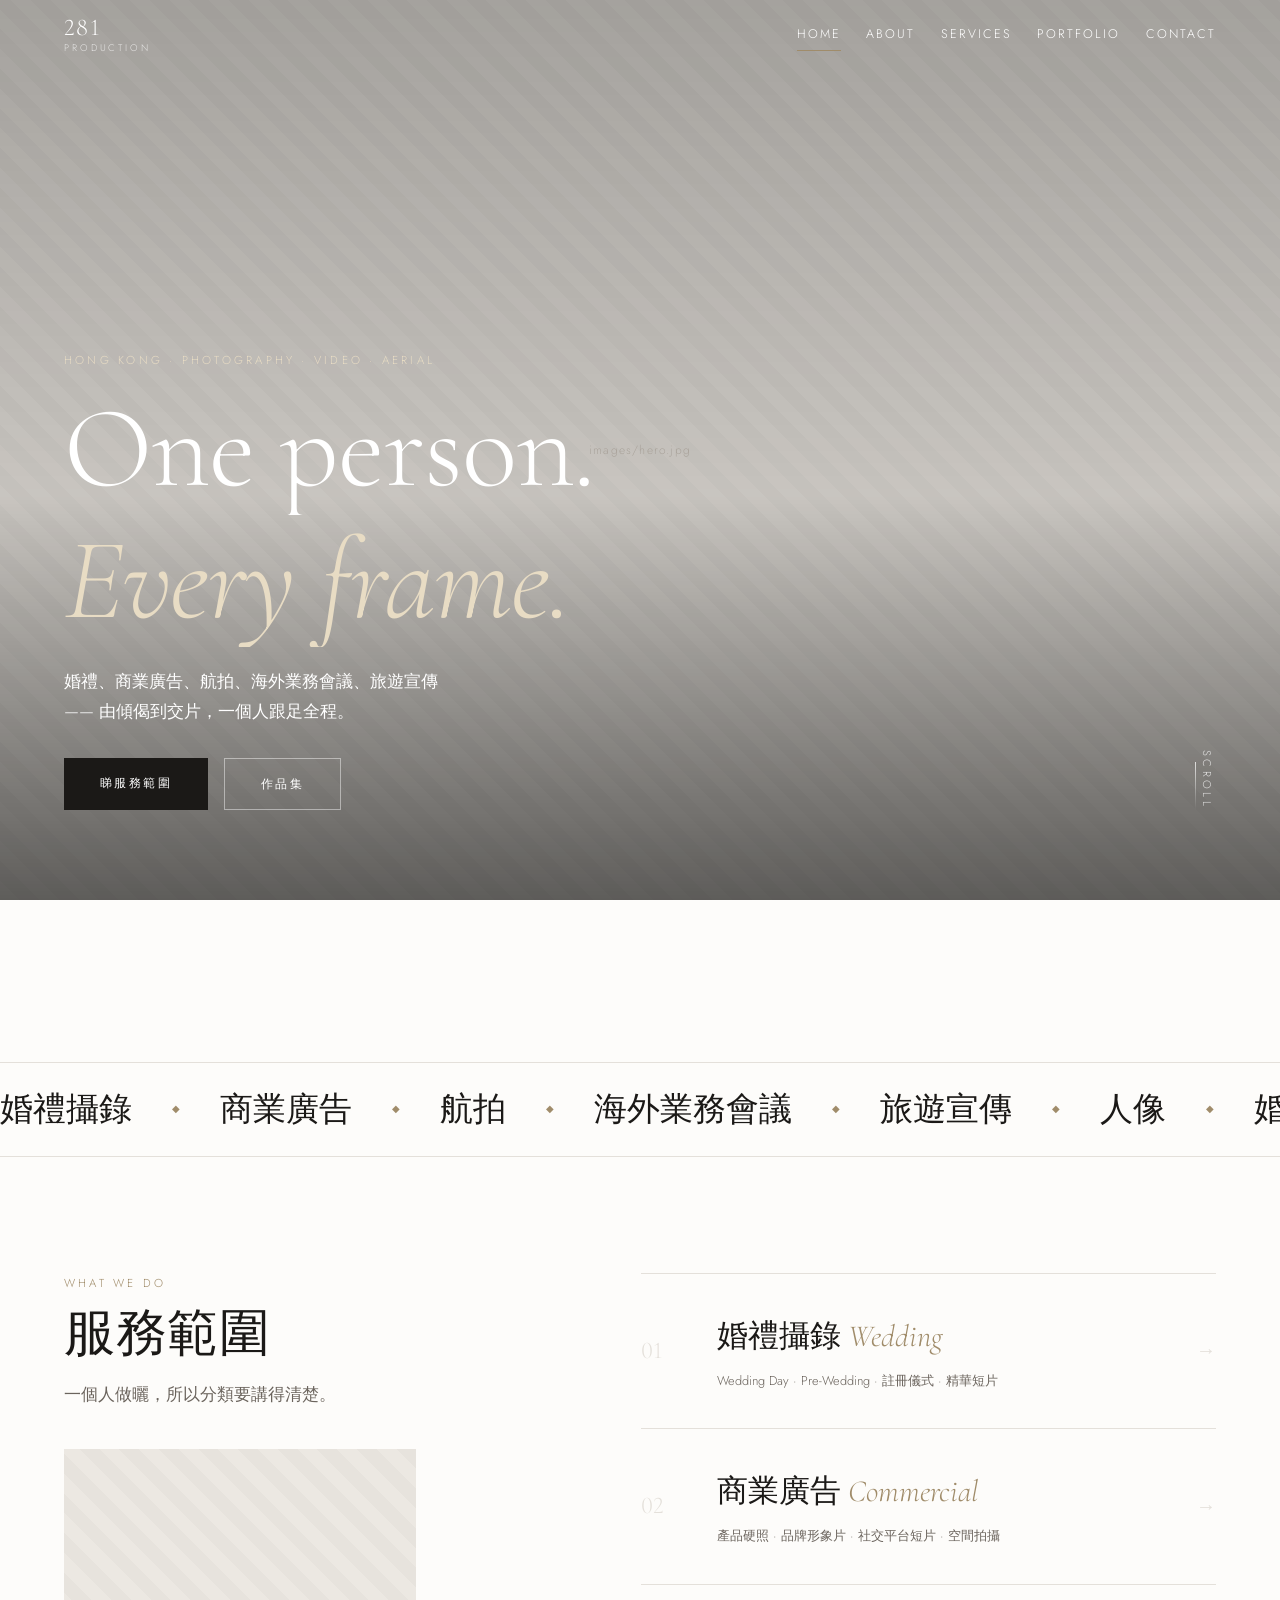
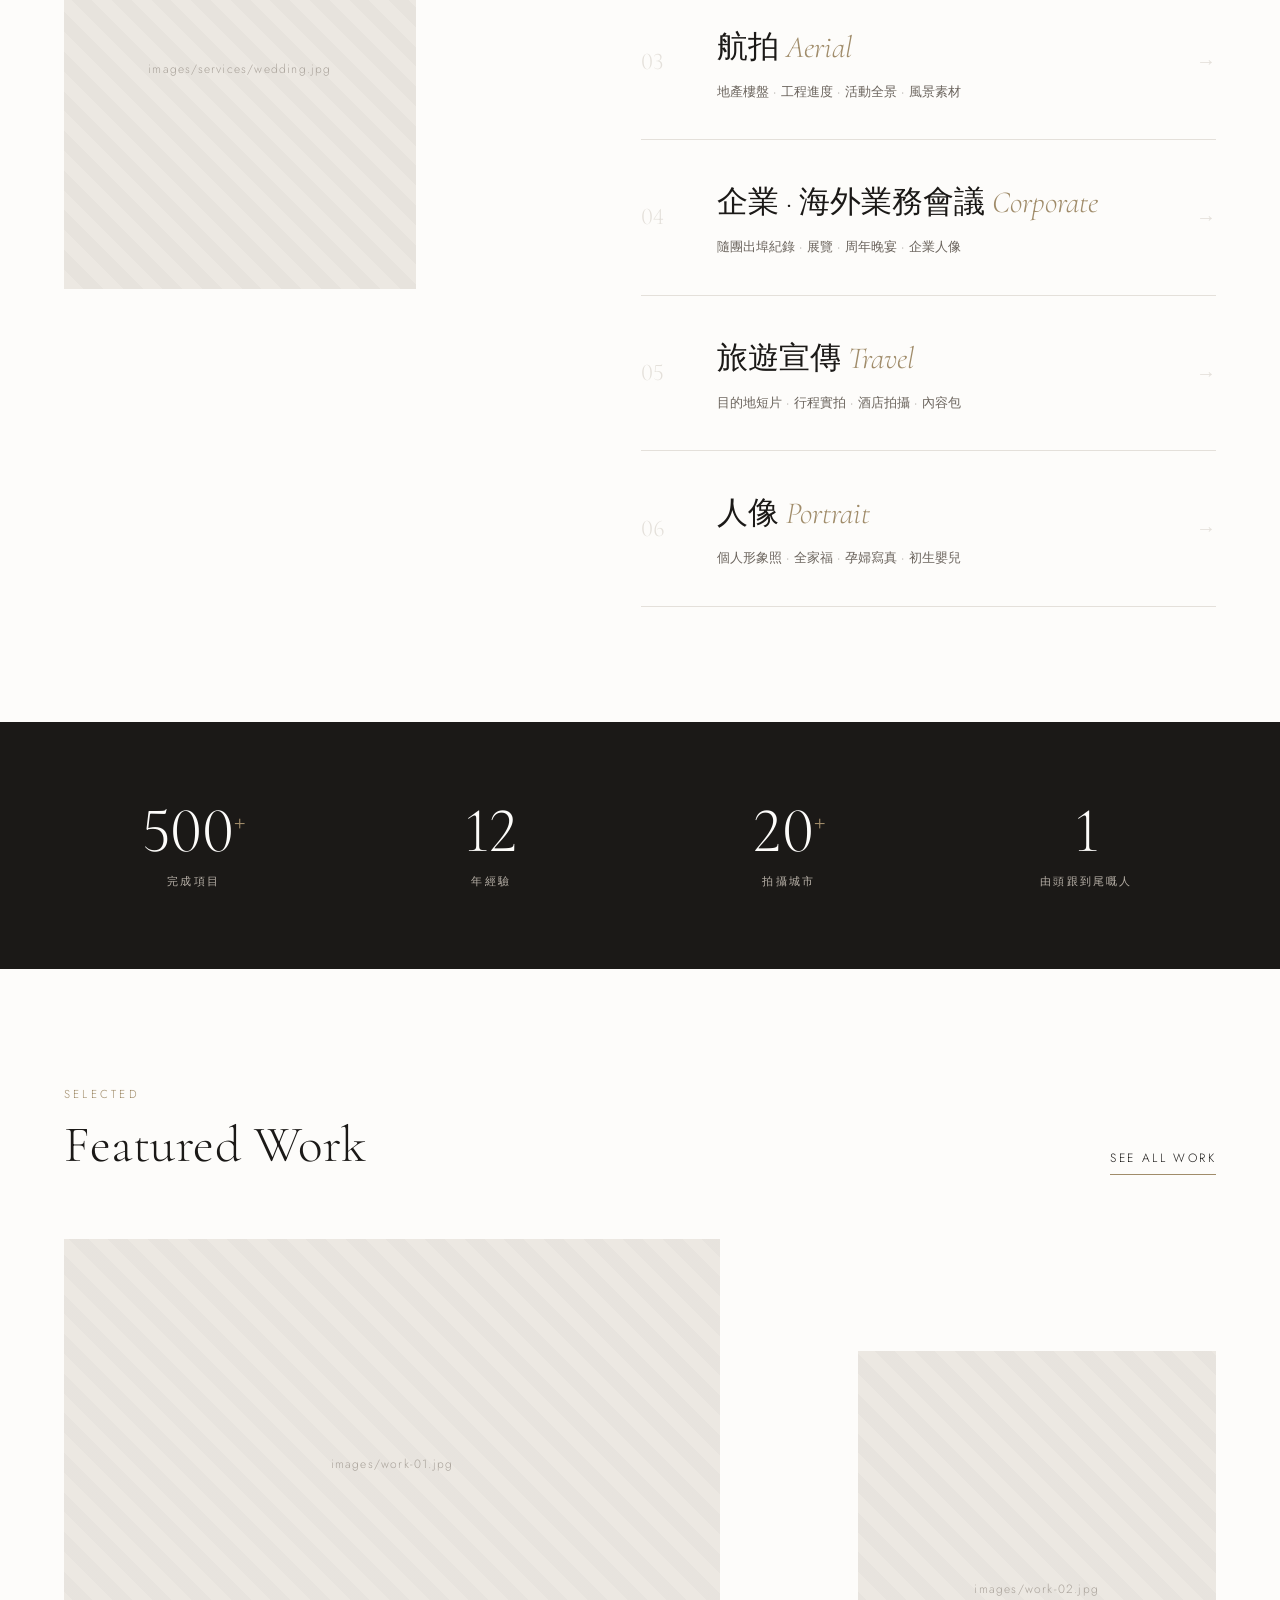
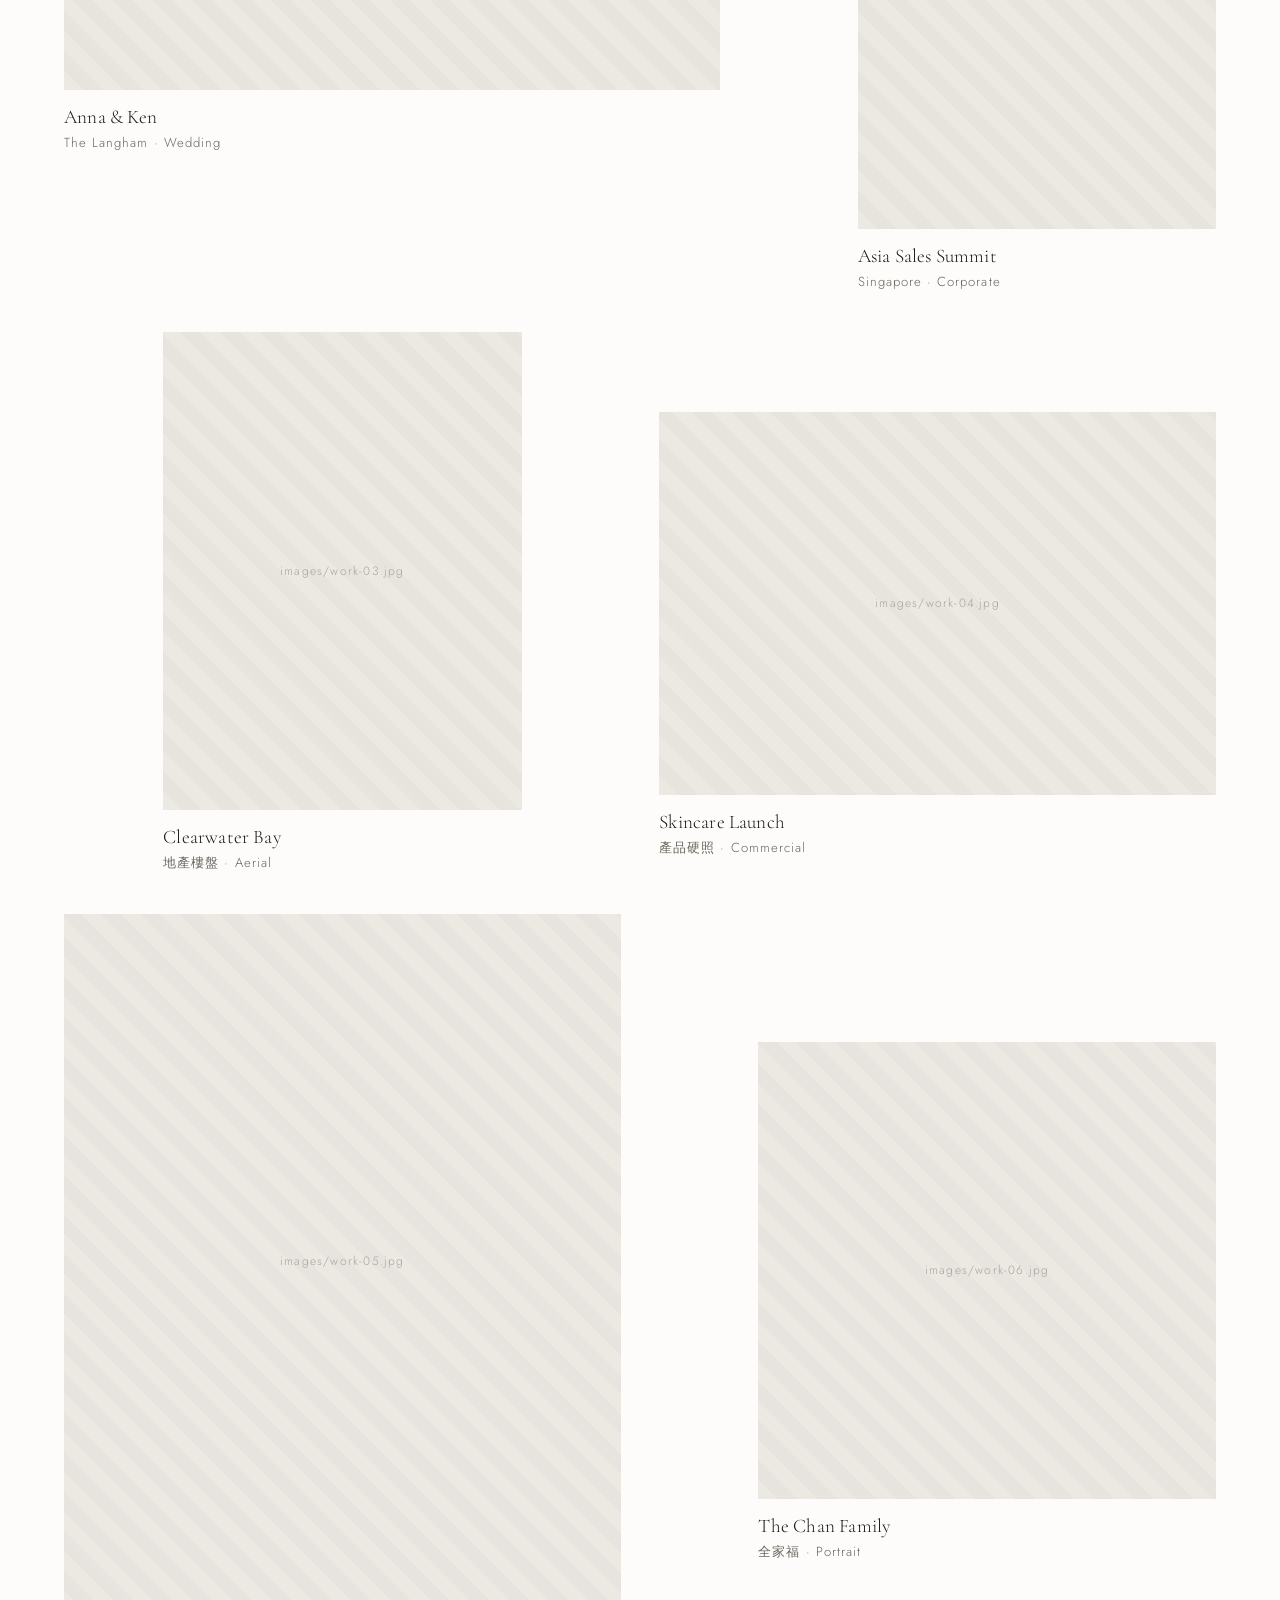
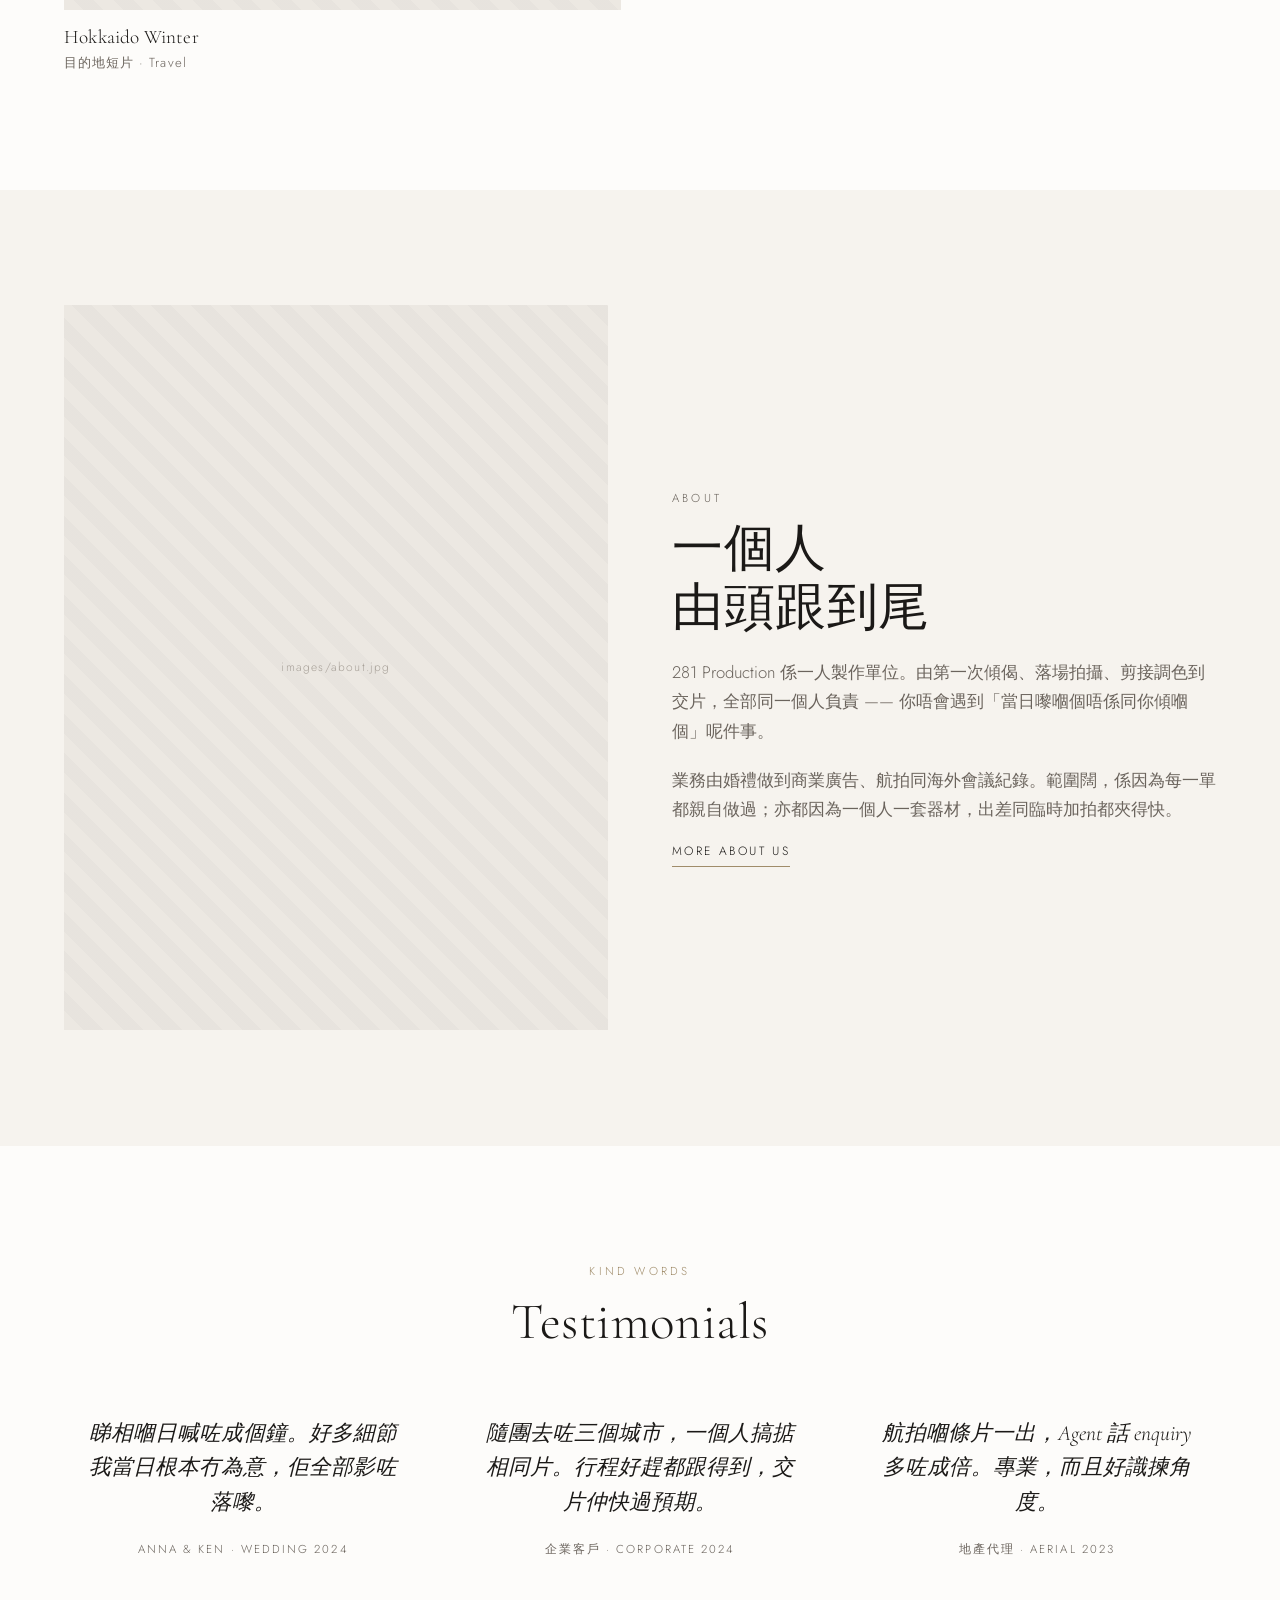
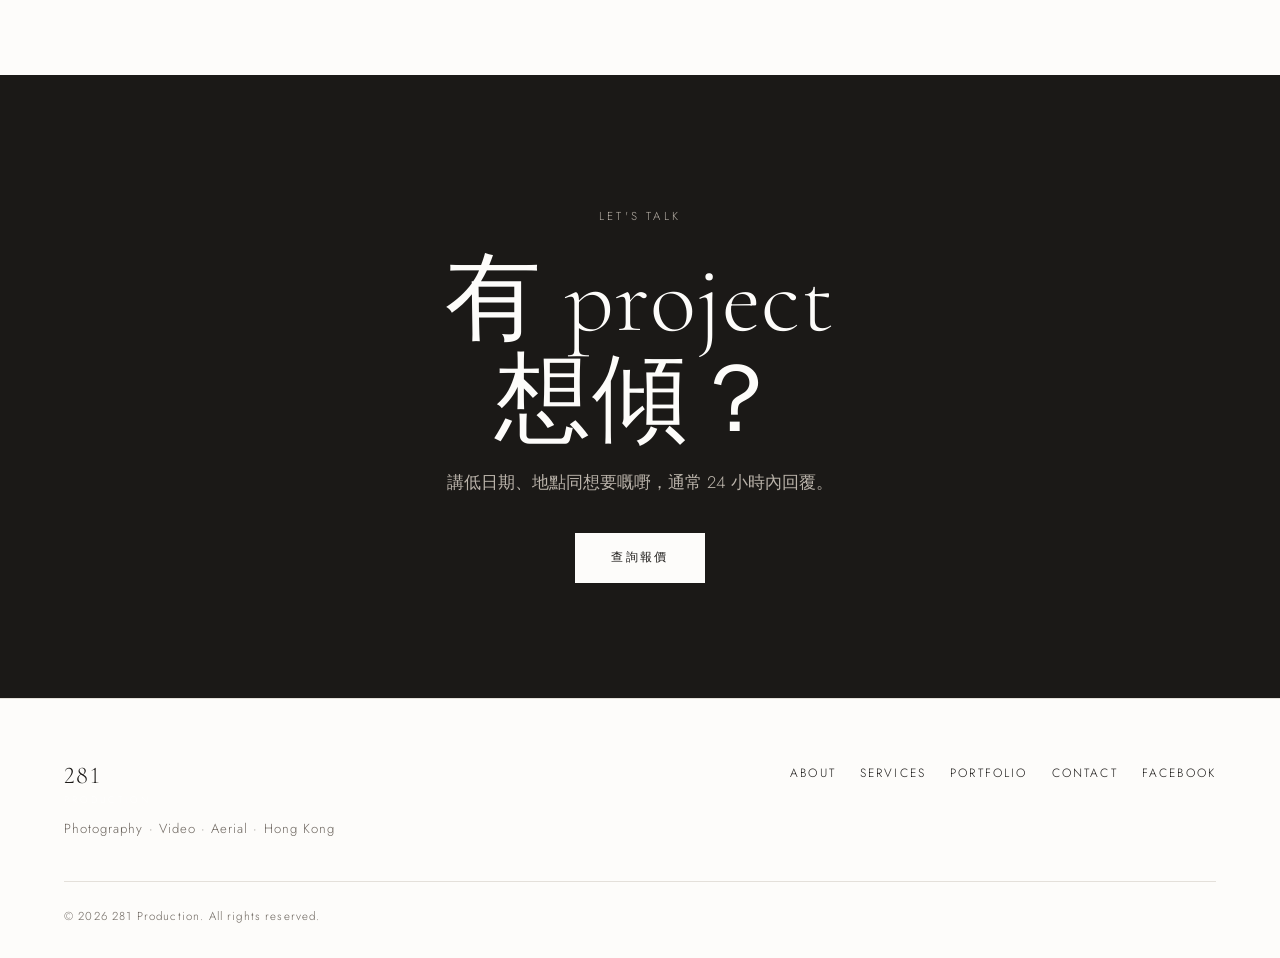
==== index.html @ 63a05c1c "website" ====
<!DOCTYPE html>
<html lang="zh-HK">
<head>
<meta charset="UTF-8">
<meta name="viewport" content="width=device-width, initial-scale=1">
<title>281 Production — 香港攝影 · 錄影 · 航拍</title>
<meta name="description" content="281 Production：香港一人製作單位。婚禮攝錄、商業廣告、航拍、海外業務會議、旅遊宣傳、人像攝影。">
<link rel="preconnect" href="https://fonts.googleapis.com">
<link rel="preconnect" href="https://fonts.gstatic.com" crossorigin>
<link href="https://fonts.googleapis.com/css2?family=Cormorant+Garamond:ital,wght@0,300;0,400;0,500;1,300&family=Jost:wght@300;400;500&display=swap" rel="stylesheet">
<link rel="stylesheet" href="css/style.css">
</head>
<body class="home">

<a class="skip" href="#main">Skip to content</a>

<header class="site-header">
  <div class="bar">
    <a class="logo" href="index.html">281<span>Production</span></a>
    <button class="nav-toggle" aria-expanded="false" aria-controls="nav" aria-label="Menu">
      <span></span><span></span><span></span>
    </button>
    <nav id="nav" class="nav">
      <a href="index.html" aria-current="page">Home</a>
      <a href="about.html">About</a>
      <a href="services.html">Services</a>
      <a href="portfolio.html">Portfolio</a>
      <a href="contact.html">Contact</a>
    </nav>
  </div>
</header>

<main id="main">

  <!-- Hero：圖片 sticky，下一段捲上去蓋住，做出視差 -->
  <section class="hero">
    <div class="hero-media">
      <figure class="frame hero-frame" data-label="images/hero.jpg">
        <img src="images/hero.jpg" alt="281 Production 攝影作品" fetchpriority="high">
      </figure>
      <div class="hero-inner">
        <p class="eyebrow rise" style="--d:0ms">Hong Kong · Photography · Video · Aerial</p>
        <h1>
          <span class="line"><span style="--d:120ms">One person.</span></span>
          <span class="line"><span style="--d:240ms"><em>Every frame.</em></span></span>
        </h1>
        <p class="lede rise" style="--d:420ms">婚禮、商業廣告、航拍、海外業務會議、旅遊宣傳 —— 由傾偈到交片，一個人跟足全程。</p>
        <div class="hero-actions rise" style="--d:540ms">
          <a class="btn" href="services.html">睇服務範圍</a>
          <a class="btn ghost light" href="portfolio.html">作品集</a>
        </div>
      </div>
      <span class="hero-cue" aria-hidden="true">Scroll</span>
    </div>
  </section>

  <!-- 之後所有內容要蓋住 sticky hero -->
  <div class="over">

    <!-- 跑馬燈：一眼睇晒六條業務線 -->
    <div class="marquee" aria-hidden="true">
      <div class="marquee-track">
        <span>婚禮攝錄</span><i>◆</i><span>商業廣告</span><i>◆</i><span>航拍</span><i>◆</i><span>海外業務會議</span><i>◆</i><span>旅遊宣傳</span><i>◆</i><span>人像</span><i>◆</i>
        <span>婚禮攝錄</span><i>◆</i><span>商業廣告</span><i>◆</i><span>航拍</span><i>◆</i><span>海外業務會議</span><i>◆</i><span>旅遊宣傳</span><i>◆</i><span>人像</span><i>◆</i>
      </div>
    </div>

    <!-- Services：左邊 sticky 預覽，右邊分類列表 -->
    <section class="section svc">
      <div class="svc-head">
        <p class="eyebrow">What we do</p>
        <h2>服務範圍</h2>
        <p class="svc-intro">一個人做曬，所以分類要講得清楚。</p>
        <div class="svc-preview" aria-hidden="true">
          <figure class="frame is-active" data-for="wedding" style="--ar:4/5" data-label="images/services/wedding.jpg">
            <img src="images/services/wedding.jpg" alt="" loading="lazy"></figure>
          <figure class="frame" data-for="commercial" style="--ar:4/5" data-label="images/services/commercial.jpg">
            <img src="images/services/commercial.jpg" alt="" loading="lazy"></figure>
          <figure class="frame" data-for="aerial" style="--ar:4/5" data-label="images/services/aerial.jpg">
            <img src="images/services/aerial.jpg" alt="" loading="lazy"></figure>
          <figure class="frame" data-for="corporate" style="--ar:4/5" data-label="images/services/corporate.jpg">
            <img src="images/services/corporate.jpg" alt="" loading="lazy"></figure>
          <figure class="frame" data-for="travel" style="--ar:4/5" data-label="images/services/travel.jpg">
            <img src="images/services/travel.jpg" alt="" loading="lazy"></figure>
          <figure class="frame" data-for="portrait" style="--ar:4/5" data-label="images/services/portrait.jpg">
            <img src="images/services/portrait.jpg" alt="" loading="lazy"></figure>
        </div>
      </div>

      <ol class="svc-list">
        <li><a href="services.html#wedding" data-svc="wedding">
          <span class="svc-num">01</span>
          <span class="svc-body"><span class="svc-title">婚禮攝錄 <em>Wedding</em></span>
          <span class="svc-tags">Wedding Day · Pre-Wedding · 註冊儀式 · 精華短片</span></span>
          <span class="svc-arrow" aria-hidden="true">→</span>
        </a></li>
        <li><a href="services.html#commercial" data-svc="commercial">
          <span class="svc-num">02</span>
          <span class="svc-body"><span class="svc-title">商業廣告 <em>Commercial</em></span>
          <span class="svc-tags">產品硬照 · 品牌形象片 · 社交平台短片 · 空間拍攝</span></span>
          <span class="svc-arrow" aria-hidden="true">→</span>
        </a></li>
        <li><a href="services.html#aerial" data-svc="aerial">
          <span class="svc-num">03</span>
          <span class="svc-body"><span class="svc-title">航拍 <em>Aerial</em></span>
          <span class="svc-tags">地產樓盤 · 工程進度 · 活動全景 · 風景素材</span></span>
          <span class="svc-arrow" aria-hidden="true">→</span>
        </a></li>
        <li><a href="services.html#corporate" data-svc="corporate">
          <span class="svc-num">04</span>
          <span class="svc-body"><span class="svc-title">企業 · 海外業務會議 <em>Corporate</em></span>
          <span class="svc-tags">隨團出埠紀錄 · 展覽 · 周年晚宴 · 企業人像</span></span>
          <span class="svc-arrow" aria-hidden="true">→</span>
        </a></li>
        <li><a href="services.html#travel" data-svc="travel">
          <span class="svc-num">05</span>
          <span class="svc-body"><span class="svc-title">旅遊宣傳 <em>Travel</em></span>
          <span class="svc-tags">目的地短片 · 行程實拍 · 酒店拍攝 · 內容包</span></span>
          <span class="svc-arrow" aria-hidden="true">→</span>
        </a></li>
        <li><a href="services.html#portrait" data-svc="portrait">
          <span class="svc-num">06</span>
          <span class="svc-body"><span class="svc-title">人像 <em>Portrait</em></span>
          <span class="svc-tags">個人形象照 · 全家福 · 孕婦寫真 · 初生嬰兒</span></span>
          <span class="svc-arrow" aria-hidden="true">→</span>
        </a></li>
      </ol>
    </section>

    <!-- 數字帶 -->
    <section class="stats">
      <!-- TODO: 呢四個數字係估算，換返真數 -->
      <div class="stat"><strong>500<sup>+</sup></strong><span>完成項目</span></div>
      <div class="stat"><strong>12</strong><span>年經驗</span></div>
      <div class="stat"><strong>20<sup>+</sup></strong><span>拍攝城市</span></div>
      <div class="stat"><strong>1</strong><span>由頭跟到尾嘅人</span></div>
    </section>

    <!-- Featured work：非對稱編排，唔再係齊口格仔 -->
    <section class="section">
      <header class="section-head split">
        <div>
          <p class="eyebrow">Selected</p>
          <h2>Featured Work</h2>
        </div>
        <a class="link" href="portfolio.html">See all work</a>
      </header>

      <div class="work-grid">
        <a class="work-item" style="--col:1/8; --ar:16/11" href="portfolio.html#wedding">
          <figure class="frame" data-label="images/work-01.jpg">
            <img src="images/work-01.jpg" alt="酒店婚禮攝影" loading="lazy"></figure>
          <div class="work-cap"><h3>Anna &amp; Ken</h3><p class="meta">The Langham · Wedding</p></div>
        </a>

        <a class="work-item" style="--col:9/13; --ar:3/4; --shift:7rem" href="portfolio.html#corporate">
          <figure class="frame" data-label="images/work-02.jpg">
            <img src="images/work-02.jpg" alt="海外業務會議紀錄" loading="lazy"></figure>
          <div class="work-cap"><h3>Asia Sales Summit</h3><p class="meta">Singapore · Corporate</p></div>
        </a>

        <a class="work-item" style="--col:2/6; --ar:3/4" href="portfolio.html#aerial">
          <figure class="frame" data-label="images/work-03.jpg">
            <img src="images/work-03.jpg" alt="樓盤航拍" loading="lazy"></figure>
          <div class="work-cap"><h3>Clearwater Bay</h3><p class="meta">地產樓盤 · Aerial</p></div>
        </a>

        <a class="work-item" style="--col:7/13; --ar:16/11; --shift:5rem" href="portfolio.html#commercial">
          <figure class="frame" data-label="images/work-04.jpg">
            <img src="images/work-04.jpg" alt="產品廣告拍攝" loading="lazy"></figure>
          <div class="work-cap"><h3>Skincare Launch</h3><p class="meta">產品硬照 · Commercial</p></div>
        </a>

        <a class="work-item" style="--col:1/7; --ar:4/5" href="portfolio.html#travel">
          <figure class="frame" data-label="images/work-05.jpg">
            <img src="images/work-05.jpg" alt="旅遊宣傳拍攝" loading="lazy"></figure>
          <div class="work-cap"><h3>Hokkaido Winter</h3><p class="meta">目的地短片 · Travel</p></div>
        </a>

        <a class="work-item" style="--col:8/13; --ar:1/1; --shift:8rem" href="portfolio.html#portrait">
          <figure class="frame" data-label="images/work-06.jpg">
            <img src="images/work-06.jpg" alt="家庭人像" loading="lazy"></figure>
          <div class="work-cap"><h3>The Chan Family</h3><p class="meta">全家福 · Portrait</p></div>
        </a>
      </div>
    </section>

    <!-- About：大字 + 側邊圖 -->
    <section class="section tint">
      <div class="about-grid">
        <figure class="frame" style="--ar:3/4" data-label="images/about.jpg">
          <img src="images/about.jpg" alt="281 Production" loading="lazy">
        </figure>
        <div>
          <p class="eyebrow">About</p>
          <h2>一個人<br>由頭跟到尾</h2>
          <p>281 Production 係一人製作單位。由第一次傾偈、落場拍攝、剪接調色到交片，全部同一個人負責 —— 你唔會遇到「當日嚟嗰個唔係同你傾嗰個」呢件事。</p>
          <p>業務由婚禮做到商業廣告、航拍同海外會議紀錄。範圍闊，係因為每一單都親自做過；亦都因為一個人一套器材，出差同臨時加拍都夾得快。</p>
          <a class="link" href="about.html">More about us</a>
        </div>
      </div>
    </section>

    <!-- Testimonials -->
    <section class="section">
      <header class="section-head">
        <p class="eyebrow">Kind words</p>
        <h2>Testimonials</h2>
      </header>
      <div class="quote-grid">
        <blockquote>
          <p>睇相嗰日喊咗成個鐘。好多細節我當日根本冇為意，佢全部影咗落嚟。</p>
          <cite>Anna &amp; Ken · Wedding 2024</cite>
        </blockquote>
        <blockquote>
          <p>隨團去咗三個城市，一個人搞掂相同片。行程好趕都跟得到，交片仲快過預期。</p>
          <cite>企業客戶 · Corporate 2024</cite>
        </blockquote>
        <blockquote>
          <p>航拍嗰條片一出，Agent 話 enquiry 多咗成倍。專業，而且好識揀角度。</p>
          <cite>地產代理 · Aerial 2023</cite>
        </blockquote>
      </div>
    </section>

    <!-- CTA -->
    <section class="cta big">
      <p class="eyebrow">Let's talk</p>
      <h2>有 project<br>想傾？</h2>
      <p>講低日期、地點同想要嘅嘢，通常 24 小時內回覆。</p>
      <a class="btn" href="contact.html">查詢報價</a>
    </section>

    <footer class="site-footer">
      <div class="foot-grid">
        <div>
          <a class="logo" href="index.html">281<span>Production</span></a>
          <p class="meta">Photography · Video · Aerial · Hong Kong</p>
        </div>
        <nav>
          <a href="about.html">About</a>
          <a href="services.html">Services</a>
          <a href="portfolio.html">Portfolio</a>
          <a href="contact.html">Contact</a>
          <a href="https://www.facebook.com/281Production" target="_blank" rel="noopener">Facebook</a>
        </nav>
      </div>
      <p class="copy">© <span data-year></span> 281 Production. All rights reserved.</p>
    </footer>

  </div><!-- /.over -->

</main>

<script src="js/main.js"></script>
</body>
</html>
---- css/style.css ----
/* 281 Production — 全站樣式 */

:root {
  --ink: #1b1917;
  --ink-soft: #6b645d;
  --line: #e4e0da;
  --bg: #fdfcfa;
  --sand: #a08c6a;
  --ph: #ece8e2;          /* 圖片未放上去時嘅底色 */
  --serif: "Cormorant Garamond", Georgia, "Songti TC", serif;
  --sans: "Jost", -apple-system, "Helvetica Neue", "PingFang HK", sans-serif;
  --pad: clamp(1.25rem, 5vw, 5rem);
  --gap: clamp(1rem, 3vw, 2.5rem);
}

*, *::before, *::after { box-sizing: border-box; }
* { margin: 0; }

html { scroll-behavior: smooth; scroll-padding-top: 5rem; }

body {
  background: var(--bg);
  color: var(--ink);
  font: 300 clamp(0.95rem, 0.9rem + 0.2vw, 1.05rem)/1.75 var(--sans);
  -webkit-font-smoothing: antialiased;
}

img { display: block; width: 100%; height: 100%; object-fit: cover; }
a { color: inherit; }

h1, h2, h3 { font-family: var(--serif); font-weight: 300; line-height: 1.15; letter-spacing: .01em; }
/* Cormorant 預設用舊體數字，「281」會變「28i」。凡有數字嘅地方逼返等高數字。 */
.logo, .stat strong, .num, .svc-num, .copy { font-variant-numeric: lining-nums; }
h1 { font-size: clamp(2.75rem, 7vw, 5.5rem); }
h2 { font-size: clamp(2rem, 4vw, 3.25rem); }
h3 { font-size: clamp(1.25rem, 2vw, 1.6rem); }
em { font-style: italic; color: var(--sand); }

.eyebrow {
  font-size: .72rem; letter-spacing: .28em; text-transform: uppercase;
  color: var(--sand); margin-bottom: .75rem;
}
.meta { font-size: .82rem; letter-spacing: .08em; color: var(--ink-soft); }
.center { text-align: center; }

.skip {
  position: absolute; left: -9999px; top: 0; z-index: 100;
  background: var(--ink); color: #fff; padding: .75rem 1.25rem;
}
.skip:focus { left: 0; }

:focus-visible { outline: 2px solid var(--sand); outline-offset: 3px; }

/* ---------- 圖片框：未有圖時顯示檔名 placeholder ---------- */
.frame {
  position: relative; overflow: hidden; background: var(--ph);
  aspect-ratio: var(--ar, 3/2);
}
.frame::after {
  content: attr(data-label);
  position: absolute; inset: 0; display: grid; place-content: center;
  font-size: .75rem; letter-spacing: .1em; color: #a9a29a;
  background: repeating-linear-gradient(45deg, transparent 0 14px, rgba(0,0,0,.02) 14px 28px);
  opacity: 0; pointer-events: none; z-index: 2;
}
.frame:has(img.missing)::after { opacity: 1; }
.frame img.missing { opacity: 0; }
.frame img { transition: transform .8s cubic-bezier(.2,.7,.2,1); }

/* ---------- Header ---------- */
.site-header {
  position: sticky; top: 0; z-index: 50;
  background: var(--bg); border-bottom: 1px solid var(--line);
  transition: background .4s, border-color .4s, color .4s;
}
/* 首頁 header 浮喺 hero 上面，捲過 hero 先變實色（.nav-solid 由 JS 加） */
.home .site-header {
  position: fixed; inset: 0 0 auto;
  background: transparent; border-color: transparent; color: #fff;
}
.home .logo span { color: rgba(255,255,255,.72); }
.home .nav-toggle span { background: #fff; }
.home.nav-solid .site-header { background: var(--bg); border-color: var(--line); color: var(--ink); }
.home.nav-solid .logo span { color: var(--ink-soft); }
.home.nav-solid .nav-toggle span { background: var(--ink); }
.bar {
  display: flex; align-items: center; justify-content: space-between;
  gap: 1rem; padding: 1rem var(--pad);
}
.logo {
  font-family: var(--serif); font-size: 1.5rem; letter-spacing: .06em;
  text-decoration: none; line-height: 1;
}
.logo span {
  display: block; font-family: var(--sans); font-size: .6rem;
  letter-spacing: .3em; text-transform: uppercase; color: var(--ink-soft);
  margin-top: .25rem;
}
.nav { display: flex; gap: clamp(1rem, 2vw, 2rem); }
.nav a {
  text-decoration: none; font-size: .78rem; letter-spacing: .16em;
  text-transform: uppercase; padding: .35rem 0; position: relative;
}
.nav a::after {
  content: ""; position: absolute; left: 0; right: 100%; bottom: 0;
  height: 1px; background: var(--sand); transition: right .3s;
}
.nav a:hover::after, .nav a[aria-current]::after { right: 0; }

.nav-toggle {
  display: none; background: none; border: 0; cursor: pointer;
  width: 2rem; height: 1.5rem; padding: 0; position: relative;
}
.nav-toggle span {
  position: absolute; left: 0; width: 100%; height: 1px; background: var(--ink);
  transition: transform .3s, opacity .2s;
}
.nav-toggle span:nth-child(1) { top: 2px; }
.nav-toggle span:nth-child(2) { top: 50%; }
.nav-toggle span:nth-child(3) { bottom: 2px; }
.nav-toggle[aria-expanded="true"] span:nth-child(1) { top: 50%; transform: rotate(45deg); }
.nav-toggle[aria-expanded="true"] span:nth-child(2) { opacity: 0; }
.nav-toggle[aria-expanded="true"] span:nth-child(3) { bottom: auto; top: 50%; transform: rotate(-45deg); }

@media (max-width: 860px) {
  .nav-toggle { display: block; }
  .nav {
    position: fixed; inset: 4.5rem 0 auto; background: var(--bg);
    flex-direction: column; gap: 0; padding: 1rem var(--pad) 2rem;
    border-bottom: 1px solid var(--line);
    transform: translateY(-120%); transition: transform .35s cubic-bezier(.2,.7,.2,1);
  }
  .nav.open { transform: none; }
  .nav a { padding: .85rem 0; border-bottom: 1px solid var(--line); }
}

/* ---------- Hero：sticky 圖 + 內容捲上嚟蓋住，純 CSS 視差 ---------- */
.hero { position: relative; height: 118svh; }
.hero-media {
  position: sticky; top: 0; height: 100svh; overflow: hidden;
  display: grid; align-items: end;
}
.hero-frame { --ar: auto; position: absolute; inset: 0; height: 100%; }
.hero-frame img { animation: slow-zoom 14s ease-out forwards; }
.hero-frame::before {
  content: ""; position: absolute; inset: 0; z-index: 1;
  background: linear-gradient(to top, rgba(0,0,0,.6), rgba(0,0,0,.15) 45%, rgba(0,0,0,.3));
}
.hero-inner {
  position: relative; z-index: 2; padding: var(--pad);
  padding-bottom: clamp(4rem, 10vh, 8rem); color: #fff; max-width: 52rem;
}
.hero-inner .eyebrow { color: #e8dcc4; }
.hero-inner em { color: #e8dcc4; }
.hero h1 { font-size: clamp(3rem, 9vw, 7.5rem); letter-spacing: -.01em; }
.hero-actions { display: flex; flex-wrap: wrap; gap: 1rem; }
.hero-cue {
  position: absolute; z-index: 2; right: var(--pad); bottom: clamp(4rem, 10vh, 8rem);
  color: #fff; font-size: .7rem; letter-spacing: .3em; text-transform: uppercase;
  writing-mode: vertical-rl; opacity: .75;
}
.hero-cue::after {
  content: ""; display: block; width: 1px; height: 3rem; margin: .75rem auto 0;
  background: linear-gradient(#fff, transparent);
}
@media (max-width: 700px) { .hero-cue { display: none; } }

/* 內容區蓋過 sticky hero */
.over { position: relative; z-index: 3; background: var(--bg); }

.lede { font-size: 1.05rem; margin: 1.25rem 0 2rem; max-width: 38ch; }

/* 開場：整行由下面升上嚟 */
.line { display: block; overflow: hidden; }
.line > span { display: block; animation: rise .95s cubic-bezier(.22,1,.36,1) var(--d, 0ms) both; }
.rise { animation: fade-up .8s cubic-bezier(.22,1,.36,1) var(--d, 0ms) both; }
@keyframes rise { from { transform: translateY(110%); } }
@keyframes fade-up { from { opacity: 0; transform: translateY(1.25rem); } }
@keyframes slow-zoom { from { transform: scale(1.08); } to { transform: scale(1); } }

/* ---------- 跑馬燈 ---------- */
.marquee {
  overflow: hidden; border-block: 1px solid var(--line);
  padding: 1.1rem 0; background: var(--bg);
}
.marquee-track {
  display: flex; align-items: center; gap: 2.5rem; width: max-content;
  animation: marquee 32s linear infinite;
}
.marquee-track span {
  font-family: var(--serif); font-size: clamp(1.4rem, 2.6vw, 2.2rem); white-space: nowrap;
}
.marquee-track i { color: var(--sand); font-style: normal; font-size: .6rem; }
@keyframes marquee { to { transform: translateX(-50%); } }

/* ---------- Buttons / links ---------- */
.btn {
  display: inline-block; padding: .9rem 2.25rem; background: var(--ink); color: #fff;
  text-decoration: none; font-size: .75rem; letter-spacing: .2em; text-transform: uppercase;
  transition: background .3s;
}
.btn:hover { background: var(--sand); }
.btn.ghost { background: none; color: var(--ink); border: 1px solid var(--line); }
.btn.ghost:hover { background: var(--ink); color: #fff; border-color: var(--ink); }
.btn.ghost.light { color: #fff; border-color: rgba(255,255,255,.45); }
.btn.ghost.light:hover { background: #fff; color: var(--ink); border-color: #fff; }

.link {
  display: inline-block; margin-top: 1rem; text-decoration: none;
  font-size: .75rem; letter-spacing: .2em; text-transform: uppercase;
  border-bottom: 1px solid var(--sand); padding-bottom: .3rem;
}
.link:hover { color: var(--sand); }

/* ---------- Sections ---------- */
.section { padding: clamp(4rem, 9vw, 8rem) var(--pad); }
.section-head { text-align: center; margin-bottom: clamp(2.5rem, 5vw, 4.5rem); }
.section-head .lede { margin: 1.25rem auto 0; max-width: 46ch; color: var(--ink-soft); }

/* Services */
.service {
  display: grid; grid-template-columns: 5rem 1fr 1fr; gap: var(--gap);
  align-items: center; max-width: 76rem; margin: 0 auto clamp(3rem, 6vw, 6rem);
}
/* 單數/雙數對調左右，做出交錯排版。用 nth-of-type 唔計 section-head。 */
.service:nth-of-type(even) .service-copy { order: -1; text-align: right; }
.service:nth-of-type(even) .num { order: -2; }
.num {
  font-family: var(--serif); font-size: clamp(2rem, 4vw, 3.5rem);
  color: var(--line); line-height: 1;
}
.service-copy h2 { font-size: clamp(1.5rem, 2.6vw, 2.1rem); }
.service-copy p { margin-top: 1rem; color: var(--ink-soft); max-width: 36ch; }

/* 每項服務下面嘅細項清單 */
.tags { list-style: none; padding: 0; margin: 1.25rem 0 0; max-width: 36ch; }
.tags li {
  font-size: .85rem; color: var(--ink-soft);
  padding: .4rem 0; border-bottom: 1px solid var(--line);
}
.service:nth-of-type(even) .tags { margin-left: auto; }
.service:nth-of-type(even) .tags li { text-align: right; }
.note { font-size: .82rem; color: var(--ink-soft); font-style: italic; }
.service:nth-of-type(even) .service-copy p { margin-left: auto; }
@media (max-width: 820px) {
  .service { grid-template-columns: 1fr; gap: 1.5rem; }
  .service:nth-of-type(even) .service-copy { order: 0; text-align: left; }
  .service:nth-of-type(even) .num { order: 0; }
  .service:nth-of-type(even) .service-copy p { margin-left: 0; }
}

/* 間隔用嘅淺色底 */
.tint { background: #f6f3ee; }

/* About */
.about-grid {
  display: grid; grid-template-columns: 1fr 1fr; gap: clamp(2rem, 5vw, 5rem);
  align-items: center; max-width: 72rem; margin: 0 auto;
}
.about-grid p { margin-top: 1.25rem; color: var(--ink-soft); }
@media (max-width: 820px) { .about-grid { grid-template-columns: 1fr; } }

/* Grid of work */
.grid {
  display: grid; gap: var(--gap);
  grid-template-columns: repeat(auto-fill, minmax(min(100%, 24rem), 1fr));
  max-width: 84rem; margin: 0 auto;
}
.card { text-decoration: none; display: block; }
/* 兩種 card（服務卡 = 圖+meta+標題+描述，作品卡 = 圖+標題+meta）共用同一組間距 */
.card > * + * { margin-top: .4rem; }
.card > .frame + * { margin-top: 1rem; }
.card h3 { font-size: 1.15rem; }
.card .desc { font-size: .88rem; color: var(--ink-soft); }
.card:hover .frame img { transform: scale(1.05); }

/* ---------- 首頁 Services：左 sticky 預覽 + 右分類列表 ---------- */
.svc {
  display: grid; grid-template-columns: 1fr 1.15fr; gap: clamp(2rem, 6vw, 6rem);
  align-items: start; max-width: 84rem; margin-inline: auto;
}
.svc-head { position: sticky; top: 7rem; }
.svc-intro { margin-top: 1rem; color: var(--ink-soft); max-width: 28ch; }
.svc-preview { position: relative; aspect-ratio: 4/5; max-width: 22rem; margin-top: 2.5rem; }
.svc-preview .frame { position: absolute; inset: 0; opacity: 0; transition: opacity .5s; }
.svc-preview .frame.is-active { opacity: 1; }

.svc-list { list-style: none; margin: 0; padding: 0; border-top: 1px solid var(--line); }
.svc-list li { border-bottom: 1px solid var(--line); }
.svc-list a {
  display: grid; grid-template-columns: 3.5rem 1fr auto; gap: 1.25rem; align-items: center;
  padding: clamp(1.4rem, 3vw, 2.25rem) 0; text-decoration: none;
  transition: padding-left .4s cubic-bezier(.22,1,.36,1);
}
.svc-list a:hover, .svc-list a:focus-visible { padding-left: 1rem; }
.svc-num { font-family: var(--serif); font-size: 1.5rem; color: var(--line); transition: color .3s; }
.svc-list a:hover .svc-num { color: var(--sand); }
.svc-title { display: block; font-family: var(--serif); font-size: clamp(1.3rem, 2.4vw, 2rem); }
.svc-tags { display: block; margin-top: .4rem; font-size: .8rem; color: var(--ink-soft); }
.svc-arrow { font-size: 1.25rem; color: var(--line); transition: transform .35s, color .3s; }
.svc-list a:hover .svc-arrow { color: var(--ink); transform: translateX(.4rem); }
@media (max-width: 900px) {
  .svc { grid-template-columns: 1fr; }
  .svc-head { position: static; }
  .svc-preview { display: none; }
  .svc-list a { grid-template-columns: 2.5rem 1fr auto; }
}

/* ---------- 數字帶 ---------- */
.stats {
  display: grid; grid-template-columns: repeat(auto-fit, minmax(min(100%, 11rem), 1fr));
  gap: 2rem var(--gap); background: var(--ink); color: #fdfcfa;
  padding: clamp(3rem, 6vw, 5rem) var(--pad);
}
.stat { text-align: center; }
.stat strong {
  display: block; font-family: var(--serif); font-weight: 300;
  font-size: clamp(2.5rem, 5vw, 4rem); line-height: 1;
}
.stat sup { font-size: .45em; color: var(--sand); }
.stat span {
  display: block; margin-top: .6rem; font-size: .7rem;
  letter-spacing: .2em; text-transform: uppercase; color: #b9b2a9;
}

/* ---------- 非對稱作品排版 ---------- */
.work-grid {
  display: grid; grid-template-columns: repeat(12, 1fr); gap: var(--gap);
  max-width: 84rem; margin-inline: auto;
}
.work-item { grid-column: var(--col); margin-top: var(--shift, 0); text-decoration: none; }
.work-item .frame { aspect-ratio: var(--ar, 3/4); }
.work-cap { margin-top: 1rem; }
.work-cap h3 { font-size: 1.2rem; }
.work-cap .meta { margin-top: .25rem; }
.work-item:hover .frame img { transform: scale(1.05); }
@media (max-width: 820px) {
  .work-grid { grid-template-columns: 1fr; }
  .work-item { grid-column: 1 / -1; margin-top: 0; }
}

.section-head.split {
  display: flex; flex-wrap: wrap; justify-content: space-between; align-items: flex-end;
  gap: 1rem; text-align: left; max-width: 84rem; margin-inline: auto;
}
.section-head.split .link { margin-top: 0; }

/* Testimonials（亦用嚟做賣點 tile） */
.quote-grid {
  display: grid; gap: var(--gap); max-width: 76rem; margin: 0 auto;
  grid-template-columns: repeat(auto-fit, minmax(min(100%, 14rem), 1fr));
}
blockquote { text-align: center; padding: 0 1rem; }
blockquote p {
  font-family: var(--serif); font-size: 1.35rem; font-style: italic; line-height: 1.6;
}
blockquote cite {
  display: block; margin-top: 1.25rem; font-style: normal;
  font-size: .72rem; letter-spacing: .18em; text-transform: uppercase; color: var(--ink-soft);
}

/* CTA */
.cta {
  text-align: center; padding: clamp(4rem, 9vw, 8rem) var(--pad);
  background: var(--ink); color: #fdfcfa;
}
.cta p { margin: 1rem auto 2.25rem; color: #b9b2a9; max-width: 40ch; }
.cta.big h2 { font-size: clamp(2.75rem, 8vw, 6rem); line-height: 1.05; }
.cta.big .eyebrow { margin-bottom: 1.5rem; }
.cta .btn { background: #fdfcfa; color: var(--ink); }
.cta .btn:hover { background: var(--sand); color: #fff; }

/* ---------- Page header (內頁) ---------- */
.page-head { padding: clamp(3.5rem, 8vw, 6.5rem) var(--pad) clamp(2rem, 4vw, 3.5rem); text-align: center; }
.page-head p.lede { margin: 1.25rem auto 0; max-width: 46ch; color: var(--ink-soft); }

/* ---------- Portfolio filter ---------- */
.filters {
  display: flex; flex-wrap: wrap; justify-content: center; gap: .5rem 1.75rem;
  padding: 0 var(--pad) clamp(2rem, 4vw, 3rem);
}
.filters button {
  background: none; border: 0; cursor: pointer; color: var(--ink-soft);
  font: inherit; font-size: .75rem; letter-spacing: .2em; text-transform: uppercase;
  padding: .4rem 0; border-bottom: 1px solid transparent;
}
.filters button[aria-pressed="true"] { color: var(--ink); border-color: var(--sand); }
.card[hidden] { display: none; }
/* services.html 用 <a> 做分類目錄，同 filter 掣一個樣 */
.filters a {
  text-decoration: none; color: var(--ink-soft);
  font-size: .75rem; letter-spacing: .2em; text-transform: uppercase;
  padding: .4rem 0; border-bottom: 1px solid transparent;
}
.filters a:hover { color: var(--ink); border-color: var(--sand); }

/* ---------- Contact ---------- */
.contact-grid {
  display: grid; grid-template-columns: 1fr 1fr; gap: clamp(2rem, 6vw, 5rem);
  max-width: 72rem; margin: 0 auto;
}
@media (max-width: 820px) { .contact-grid { grid-template-columns: 1fr; } }
.info dt { font-size: .72rem; letter-spacing: .2em; text-transform: uppercase; color: var(--sand); }
.info dd { margin: .35rem 0 1.75rem; font-size: 1.05rem; }
.info a { text-decoration: none; border-bottom: 1px solid var(--line); }
.info a:hover { border-color: var(--sand); }

form label { display: block; margin-bottom: 1.25rem; }
form span {
  display: block; font-size: .72rem; letter-spacing: .18em;
  text-transform: uppercase; color: var(--ink-soft); margin-bottom: .5rem;
}
form input, form select, form textarea {
  width: 100%; padding: .75rem .9rem; font: inherit; color: var(--ink);
  background: #fff; border: 1px solid var(--line); border-radius: 0;
}
form textarea { min-height: 9rem; resize: vertical; }
form input:focus, form select:focus, form textarea:focus { border-color: var(--sand); outline: none; }
form button[type="submit"] { border: 0; cursor: pointer; font: inherit; }

/* ---------- Footer ---------- */
.site-footer { border-top: 1px solid var(--line); padding: clamp(2.5rem, 5vw, 4rem) var(--pad) 2rem; }
.foot-grid {
  display: flex; flex-wrap: wrap; gap: 2rem; justify-content: space-between;
  align-items: flex-start; max-width: 84rem; margin: 0 auto;
}
.foot-grid nav { display: flex; flex-wrap: wrap; gap: 1.5rem; }
.foot-grid nav a {
  text-decoration: none; font-size: .75rem; letter-spacing: .18em; text-transform: uppercase;
}
.foot-grid nav a:hover { color: var(--sand); }
.foot-grid .meta { margin-top: .75rem; }
.copy {
  max-width: 84rem; margin: 2.5rem auto 0; padding-top: 1.5rem;
  border-top: 1px solid var(--line); font-size: .72rem; letter-spacing: .1em; color: var(--ink-soft);
}

/* ---------- 進場動畫 ---------- */
.reveal {
  opacity: 0; transform: translateY(1.75rem);
  transition: opacity .9s cubic-bezier(.22,1,.36,1), transform .9s cubic-bezier(.22,1,.36,1);
  transition-delay: calc(var(--i, 0) * 70ms);
}
.reveal.in { opacity: 1; transform: none; }
@media (prefers-reduced-motion: reduce) {
  * { animation: none !important; transition: none !important; }
  .reveal { opacity: 1; transform: none; }
  html { scroll-behavior: auto; }
}
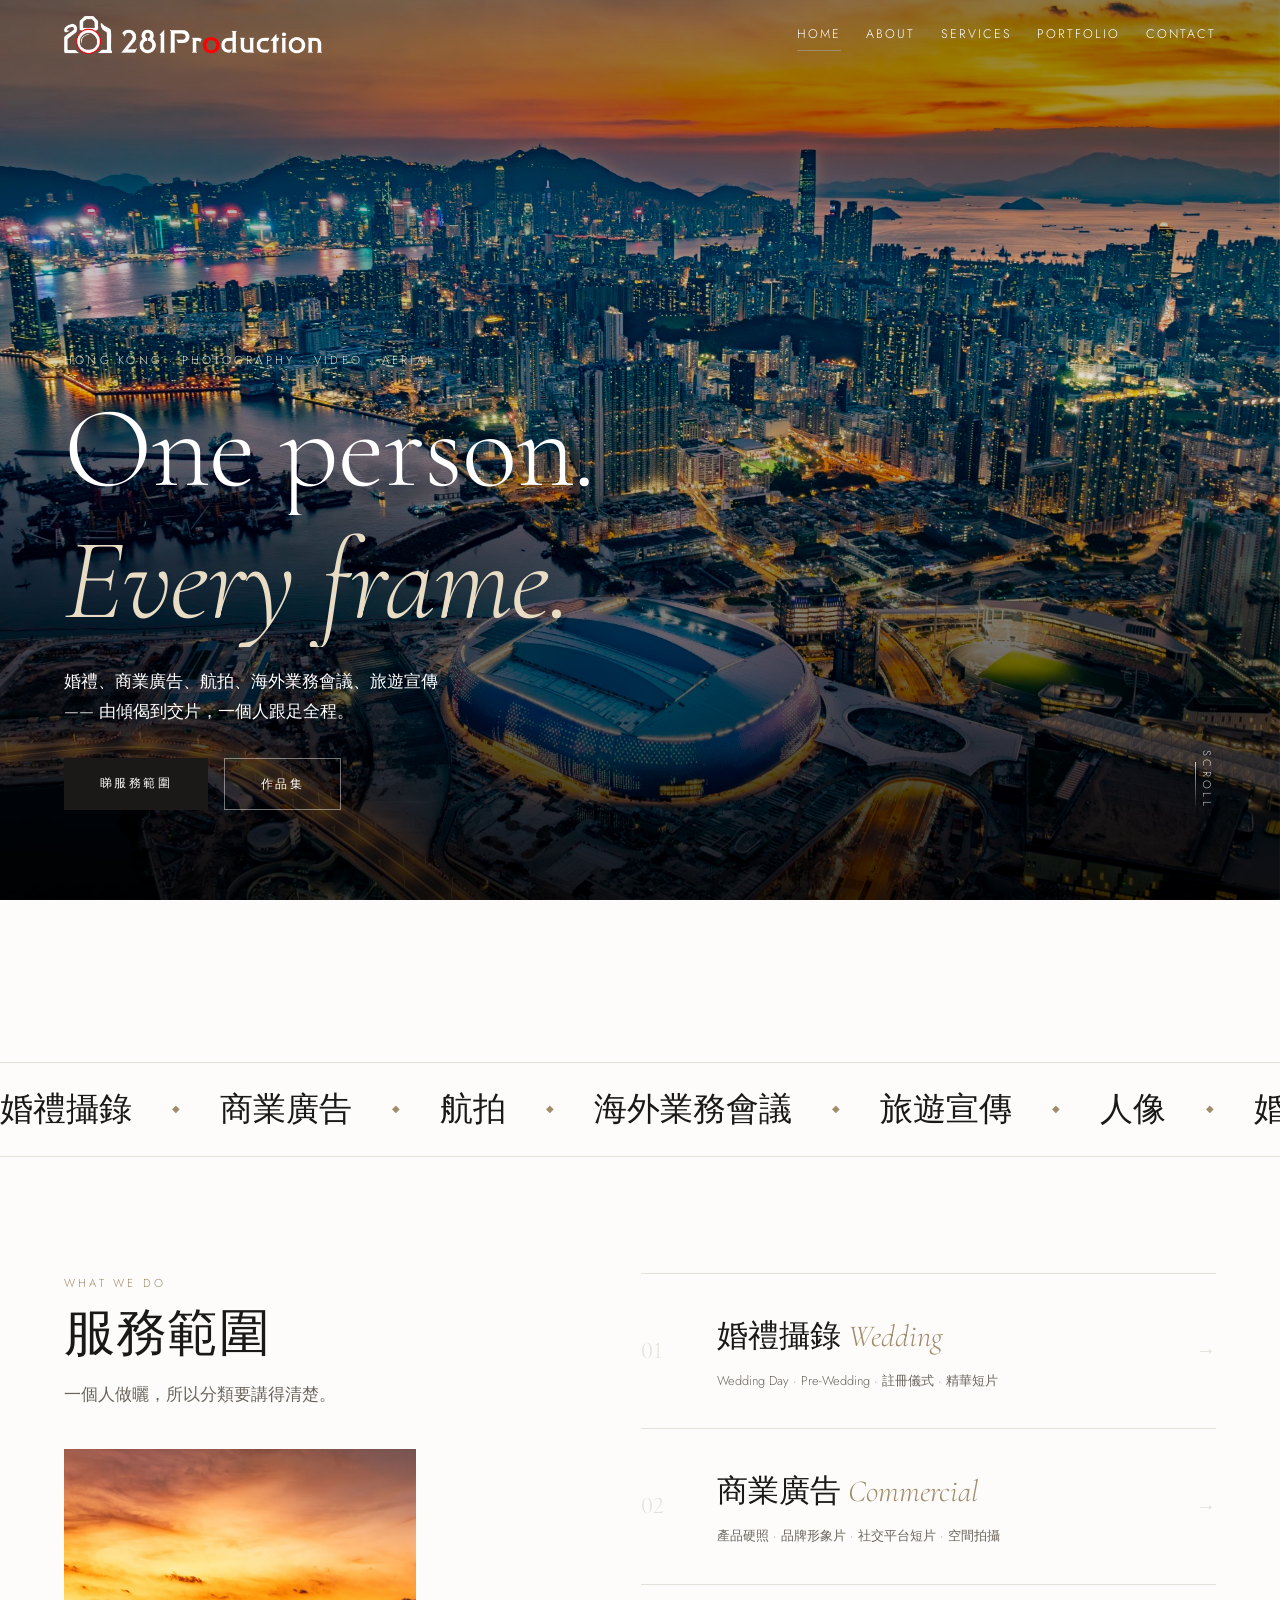
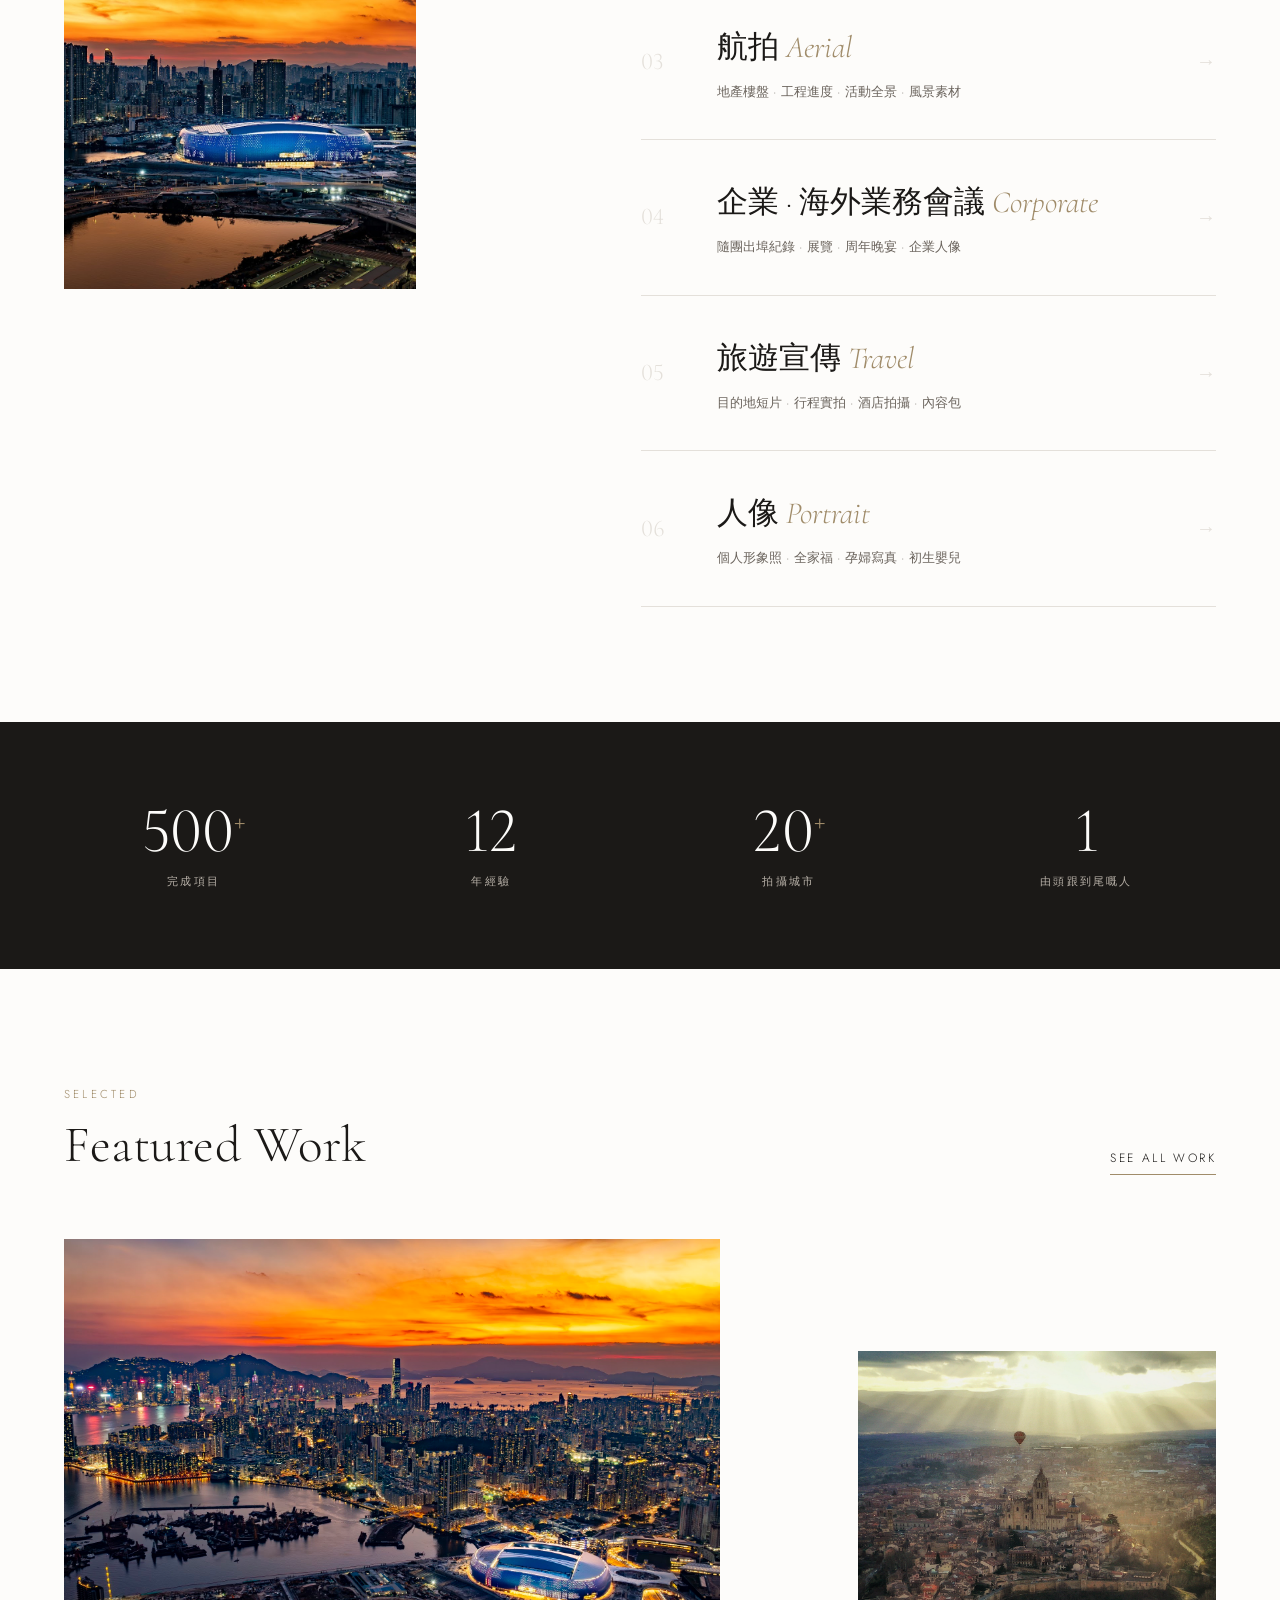
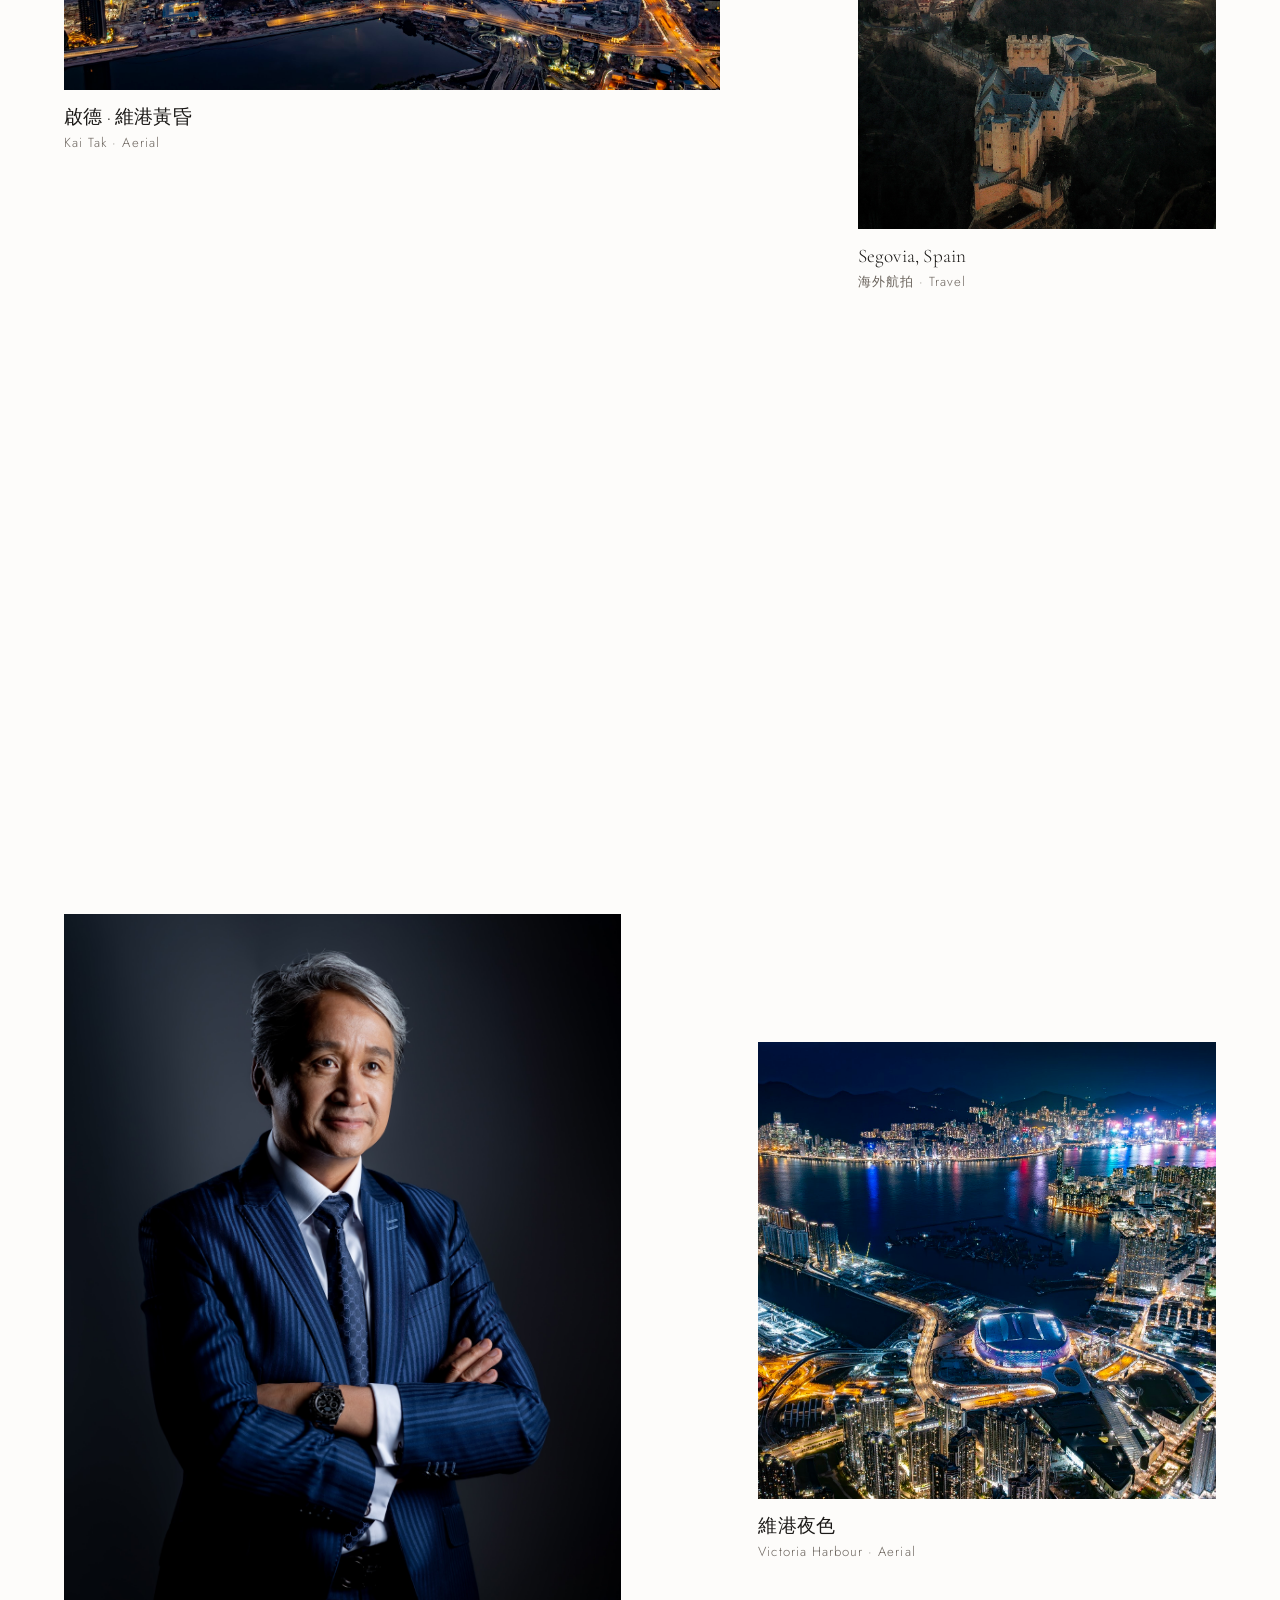
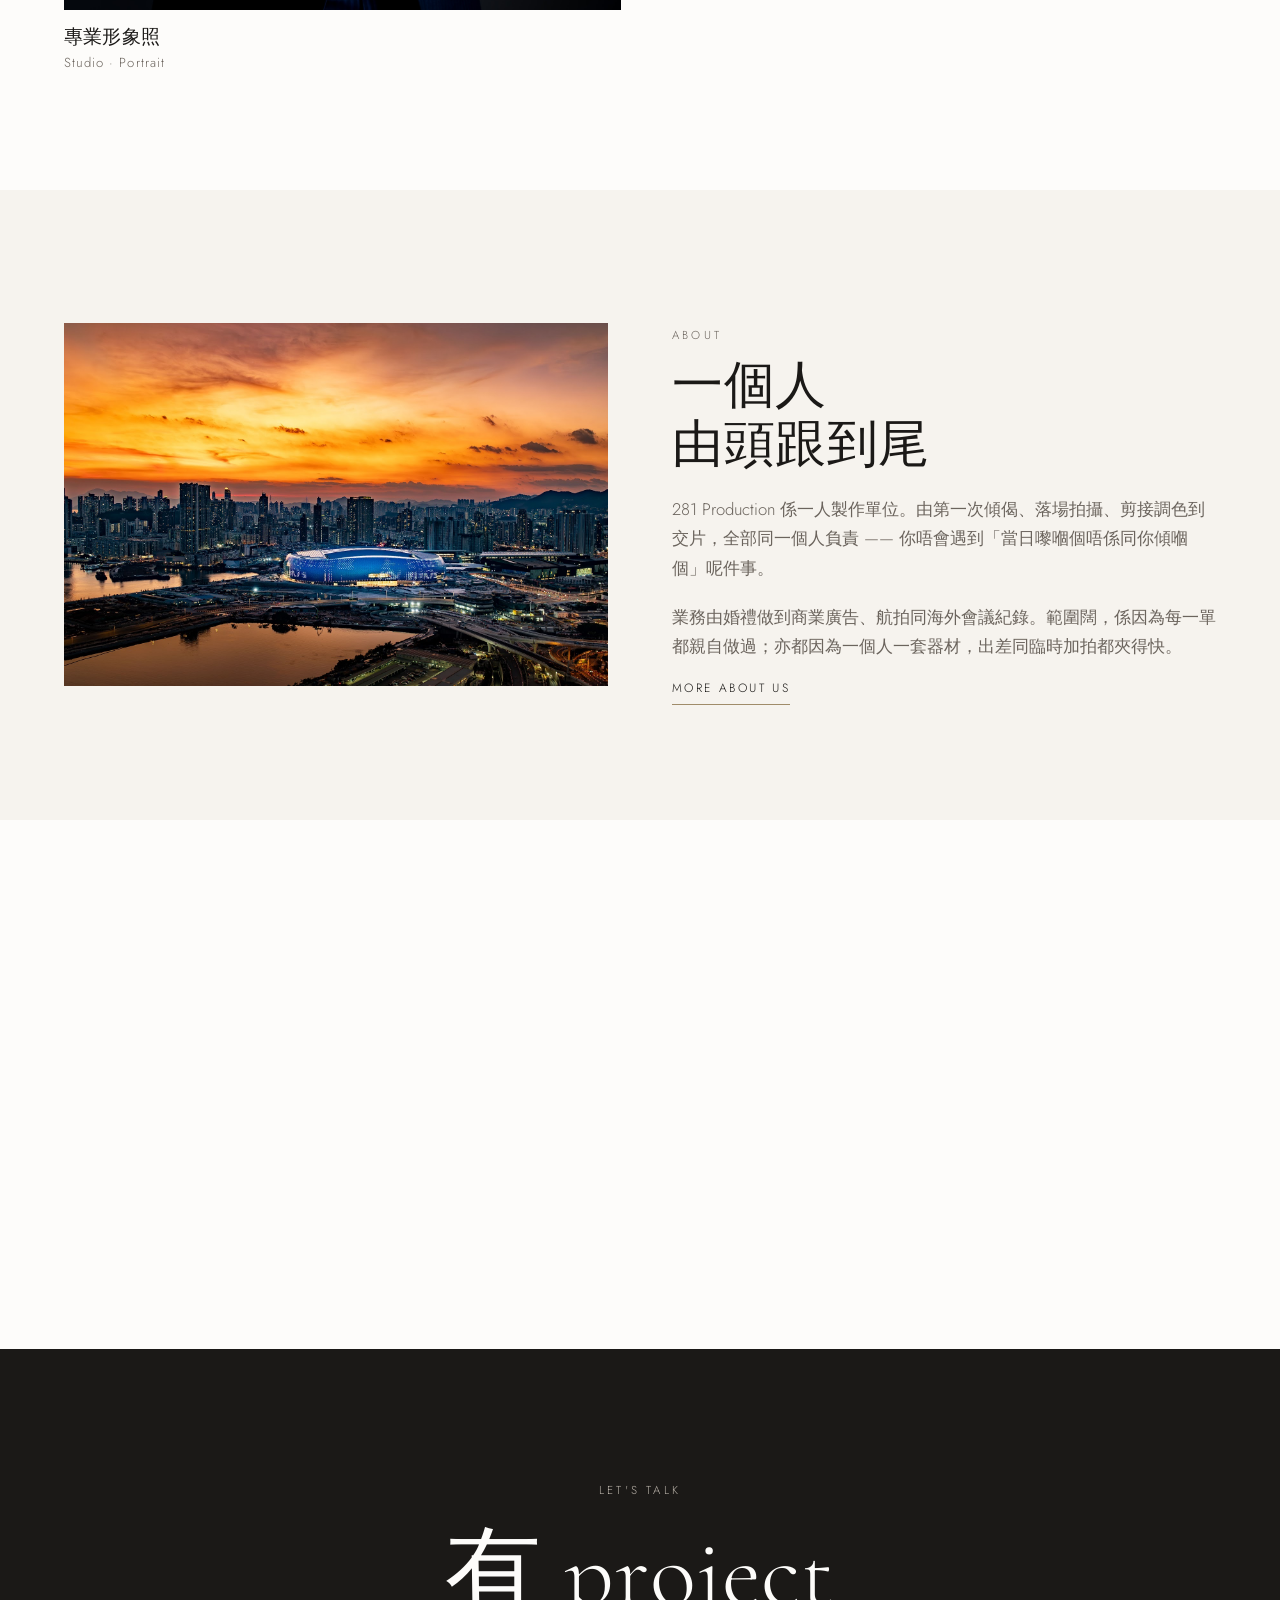
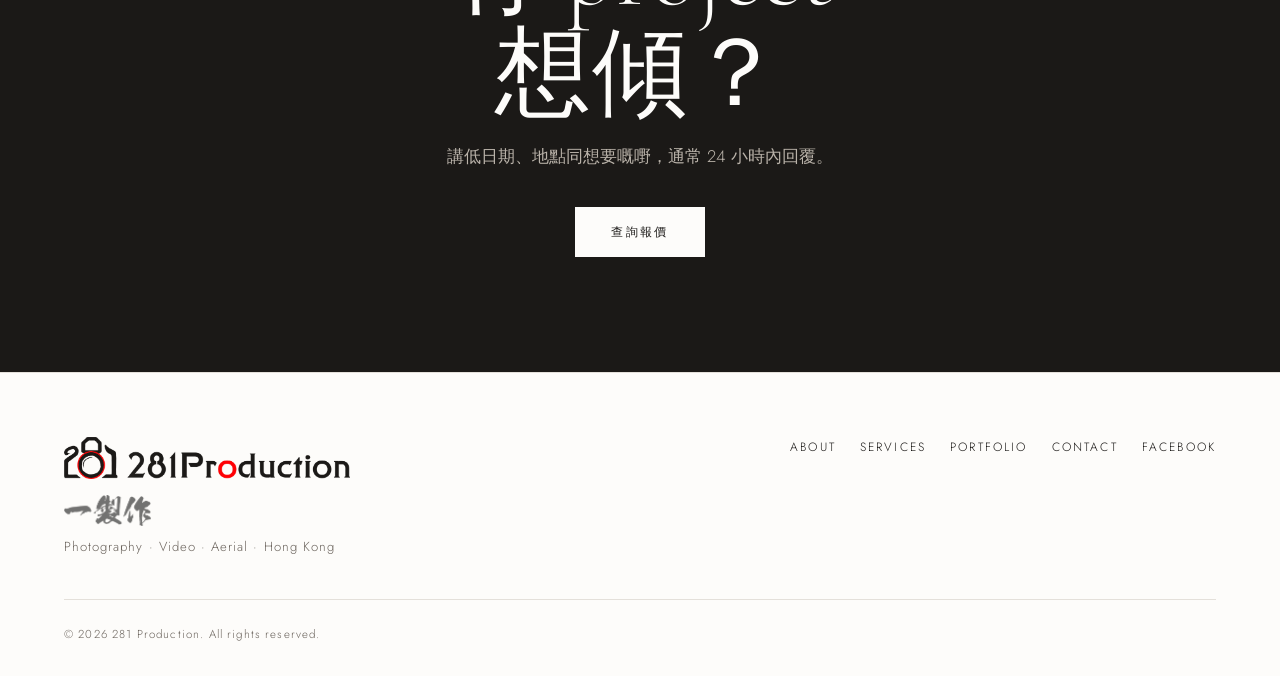
==== commit e709a865: "add photo" ====
--- a/index.html
+++ b/index.html
@@ -8,6 +8,8 @@
 <link rel="preconnect" href="https://fonts.googleapis.com">
 <link rel="preconnect" href="https://fonts.gstatic.com" crossorigin>
 <link href="https://fonts.googleapis.com/css2?family=Cormorant+Garamond:ital,wght@0,300;0,400;0,500;1,300&family=Jost:wght@300;400;500&display=swap" rel="stylesheet">
+<link rel="icon" href="images/logo-mark-512.png" type="image/png">
+<link rel="apple-touch-icon" href="images/logo-mark-180.png">
 <link rel="stylesheet" href="css/style.css">
 </head>
 <body class="home">
@@ -16,7 +18,10 @@
 
 <header class="site-header">
   <div class="bar">
-    <a class="logo" href="index.html">281<span>Production</span></a>
+    <a class="logo" href="index.html" aria-label="281 Production">
+      <img src="images/logo-lockup-dark.png" alt="281 Production" width="900" height="131">
+      <img class="alt" src="images/logo-lockup-light.png" alt="" aria-hidden="true" width="900" height="131">
+    </a>
     <button class="nav-toggle" aria-expanded="false" aria-controls="nav" aria-label="Menu">
       <span></span><span></span><span></span>
     </button>
@@ -35,8 +40,8 @@
   <!-- Hero：圖片 sticky，下一段捲上去蓋住，做出視差 -->
   <section class="hero">
     <div class="hero-media">
-      <figure class="frame hero-frame" data-label="images/hero.jpg">
-        <img src="images/hero.jpg" alt="281 Production 攝影作品" fetchpriority="high">
+      <figure class="frame hero-frame" data-label="images/aerial-02.jpg">
+        <img src="images/aerial-02.jpg" alt="啟德體育園與維港日落航拍" fetchpriority="high">
       </figure>
       <div class="hero-inner">
         <p class="eyebrow rise" style="--d:0ms">Hong Kong · Photography · Video · Aerial</p>
@@ -71,19 +76,21 @@
         <p class="eyebrow">What we do</p>
         <h2>服務範圍</h2>
         <p class="svc-intro">一個人做曬，所以分類要講得清楚。</p>
+        <!-- 未有相嘅分類會顯示灰框加檔名，擺返張相入去就自動出返 -->
         <div class="svc-preview" aria-hidden="true">
-          <figure class="frame is-active" data-for="wedding" style="--ar:4/5" data-label="images/services/wedding.jpg">
-            <img src="images/services/wedding.jpg" alt="" loading="lazy"></figure>
-          <figure class="frame" data-for="commercial" style="--ar:4/5" data-label="images/services/commercial.jpg">
-            <img src="images/services/commercial.jpg" alt="" loading="lazy"></figure>
-          <figure class="frame" data-for="aerial" style="--ar:4/5" data-label="images/services/aerial.jpg">
-            <img src="images/services/aerial.jpg" alt="" loading="lazy"></figure>
-          <figure class="frame" data-for="corporate" style="--ar:4/5" data-label="images/services/corporate.jpg">
-            <img src="images/services/corporate.jpg" alt="" loading="lazy"></figure>
-          <figure class="frame" data-for="travel" style="--ar:4/5" data-label="images/services/travel.jpg">
-            <img src="images/services/travel.jpg" alt="" loading="lazy"></figure>
-          <figure class="frame" data-for="portrait" style="--ar:4/5" data-label="images/services/portrait.jpg">
-            <img src="images/services/portrait.jpg" alt="" loading="lazy"></figure>
+          <figure class="frame" data-for="wedding" style="--ar:4/5" data-label="images/wedding-01.jpg">
+            <img src="images/wedding-01.jpg" alt="" loading="lazy"></figure>
+          <figure class="frame" data-for="commercial" style="--ar:4/5" data-label="images/commercial-01.jpg">
+            <img src="images/commercial-01.jpg" alt="" loading="lazy"></figure>
+          <!-- 預設顯示航拍：wedding 未有相，一入嚟唔想見住個灰框 -->
+          <figure class="frame is-active" data-for="aerial" style="--ar:4/5" data-label="images/aerial-01.jpg">
+            <img src="images/aerial-01.jpg" alt="" loading="lazy"></figure>
+          <figure class="frame" data-for="corporate" style="--ar:4/5" data-label="images/corporate-01.jpg">
+            <img src="images/corporate-01.jpg" alt="" loading="lazy"></figure>
+          <figure class="frame" data-for="travel" style="--ar:4/5" data-label="images/travel-01.jpg">
+            <img src="images/travel-01.jpg" alt="" loading="lazy"></figure>
+          <figure class="frame" data-for="portrait" style="--ar:4/5" data-label="images/portrait-04.jpg">
+            <img src="images/portrait-04.jpg" alt="" loading="lazy"></figure>
         </div>
       </div>
 
@@ -147,40 +154,40 @@
       </header>
 
       <div class="work-grid">
-        <a class="work-item" style="--col:1/8; --ar:16/11" href="portfolio.html#wedding">
-          <figure class="frame" data-label="images/work-01.jpg">
-            <img src="images/work-01.jpg" alt="酒店婚禮攝影" loading="lazy"></figure>
-          <div class="work-cap"><h3>Anna &amp; Ken</h3><p class="meta">The Langham · Wedding</p></div>
-        </a>
-
-        <a class="work-item" style="--col:9/13; --ar:3/4; --shift:7rem" href="portfolio.html#corporate">
-          <figure class="frame" data-label="images/work-02.jpg">
-            <img src="images/work-02.jpg" alt="海外業務會議紀錄" loading="lazy"></figure>
-          <div class="work-cap"><h3>Asia Sales Summit</h3><p class="meta">Singapore · Corporate</p></div>
-        </a>
-
-        <a class="work-item" style="--col:2/6; --ar:3/4" href="portfolio.html#aerial">
-          <figure class="frame" data-label="images/work-03.jpg">
-            <img src="images/work-03.jpg" alt="樓盤航拍" loading="lazy"></figure>
-          <div class="work-cap"><h3>Clearwater Bay</h3><p class="meta">地產樓盤 · Aerial</p></div>
-        </a>
-
-        <a class="work-item" style="--col:7/13; --ar:16/11; --shift:5rem" href="portfolio.html#commercial">
-          <figure class="frame" data-label="images/work-04.jpg">
-            <img src="images/work-04.jpg" alt="產品廣告拍攝" loading="lazy"></figure>
-          <div class="work-cap"><h3>Skincare Launch</h3><p class="meta">產品硬照 · Commercial</p></div>
-        </a>
-
-        <a class="work-item" style="--col:1/7; --ar:4/5" href="portfolio.html#travel">
-          <figure class="frame" data-label="images/work-05.jpg">
-            <img src="images/work-05.jpg" alt="旅遊宣傳拍攝" loading="lazy"></figure>
-          <div class="work-cap"><h3>Hokkaido Winter</h3><p class="meta">目的地短片 · Travel</p></div>
-        </a>
-
-        <a class="work-item" style="--col:8/13; --ar:1/1; --shift:8rem" href="portfolio.html#portrait">
-          <figure class="frame" data-label="images/work-06.jpg">
-            <img src="images/work-06.jpg" alt="家庭人像" loading="lazy"></figure>
-          <div class="work-cap"><h3>The Chan Family</h3><p class="meta">全家福 · Portrait</p></div>
+        <a class="work-item" style="--col:1/8; --ar:16/11" href="portfolio.html#aerial">
+          <figure class="frame" data-label="images/aerial-03.jpg">
+            <img src="images/aerial-03.jpg" alt="啟德與維港黃昏航拍" loading="lazy"></figure>
+          <div class="work-cap"><h3>啟德 · 維港黃昏</h3><p class="meta">Kai Tak · Aerial</p></div>
+        </a>
+
+        <a class="work-item" style="--col:9/13; --ar:3/4; --shift:7rem" href="portfolio.html#travel">
+          <figure class="frame" data-label="images/travel-01.jpg">
+            <img src="images/travel-01.jpg" alt="西班牙 Segovia 城堡航拍" loading="lazy"></figure>
+          <div class="work-cap"><h3>Segovia, Spain</h3><p class="meta">海外航拍 · Travel</p></div>
+        </a>
+
+        <a class="work-item" style="--col:2/6; --ar:3/4" href="portfolio.html#portrait">
+          <figure class="frame" data-label="images/portrait-03.jpg">
+            <img src="images/portrait-03.jpg" alt="百葉窗光影人像" loading="lazy"></figure>
+          <div class="work-cap"><h3>光影人像</h3><p class="meta">Studio · Portrait</p></div>
+        </a>
+
+        <a class="work-item" style="--col:7/13; --ar:16/11; --shift:5rem" href="portfolio.html#aerial">
+          <figure class="frame" data-label="images/aerial-04.jpg">
+            <img src="images/aerial-04.jpg" alt="啟德體育園夜景航拍" loading="lazy"></figure>
+          <div class="work-cap"><h3>啟德體育園</h3><p class="meta">Kai Tak Sports Park · Aerial</p></div>
+        </a>
+
+        <a class="work-item" style="--col:1/7; --ar:4/5" href="portfolio.html#portrait">
+          <figure class="frame" data-label="images/portrait-01.jpg">
+            <img src="images/portrait-01.jpg" alt="專業商務形象照" loading="lazy"></figure>
+          <div class="work-cap"><h3>專業形象照</h3><p class="meta">Studio · Portrait</p></div>
+        </a>
+
+        <a class="work-item" style="--col:8/13; --ar:1/1; --shift:8rem" href="portfolio.html#aerial">
+          <figure class="frame" data-label="images/aerial-05.jpg">
+            <img src="images/aerial-05.jpg" alt="維港夜色高空俯瞰" loading="lazy"></figure>
+          <div class="work-cap"><h3>維港夜色</h3><p class="meta">Victoria Harbour · Aerial</p></div>
         </a>
       </div>
     </section>
@@ -188,8 +195,8 @@
     <!-- About：大字 + 側邊圖 -->
     <section class="section tint">
       <div class="about-grid">
-        <figure class="frame" style="--ar:3/4" data-label="images/about.jpg">
-          <img src="images/about.jpg" alt="281 Production" loading="lazy">
+        <figure class="frame" style="--ar:3/2" data-label="images/aerial-01.jpg">
+          <img src="images/aerial-01.jpg" alt="啟德體育園日落航拍" loading="lazy">
         </figure>
         <div>
           <p class="eyebrow">About</p>
@@ -234,7 +241,10 @@
     <footer class="site-footer">
       <div class="foot-grid">
         <div>
-          <a class="logo" href="index.html">281<span>Production</span></a>
+          <a class="logo" href="index.html" aria-label="281 Production">
+            <img src="images/logo-lockup-dark.png" alt="281 Production" width="900" height="131">
+          </a>
+          <img class="yatjai" src="images/logo-yatjai.png" alt="一製作" width="700" height="251">
           <p class="meta">Photography · Video · Aerial · Hong Kong</p>
         </div>
         <nav>
--- a/css/style.css
+++ b/css/style.css
@@ -30,7 +30,7 @@
 
 h1, h2, h3 { font-family: var(--serif); font-weight: 300; line-height: 1.15; letter-spacing: .01em; }
 /* Cormorant 預設用舊體數字，「281」會變「28i」。凡有數字嘅地方逼返等高數字。 */
-.logo, .stat strong, .num, .svc-num, .copy { font-variant-numeric: lining-nums; }
+.stat strong, .num, .svc-num, .copy { font-variant-numeric: lining-nums; }
 h1 { font-size: clamp(2.75rem, 7vw, 5.5rem); }
 h2 { font-size: clamp(2rem, 4vw, 3.25rem); }
 h3 { font-size: clamp(1.25rem, 2vw, 1.6rem); }
@@ -87,15 +87,12 @@
   display: flex; align-items: center; justify-content: space-between;
   gap: 1rem; padding: 1rem var(--pad);
 }
-.logo {
-  font-family: var(--serif); font-size: 1.5rem; letter-spacing: .06em;
-  text-decoration: none; line-height: 1;
-}
-.logo span {
-  display: block; font-family: var(--sans); font-size: .6rem;
-  letter-spacing: .3em; text-transform: uppercase; color: var(--ink-soft);
-  margin-top: .25rem;
-}
+.logo { display: block; line-height: 0; text-decoration: none; }
+.logo img { width: auto; height: clamp(1.9rem, 3.4vw, 2.35rem); }
+.logo .alt { display: none; }
+/* 首頁 header 未變實色時浮喺深色相上，改用白色版 logo */
+.home:not(.nav-solid) .site-header .logo img { display: none; }
+.home:not(.nav-solid) .site-header .logo .alt { display: block; }
 .nav { display: flex; gap: clamp(1rem, 2vw, 2rem); }
 .nav a {
   text-decoration: none; font-size: .78rem; letter-spacing: .16em;
@@ -144,7 +141,9 @@
 .hero-frame img { animation: slow-zoom 14s ease-out forwards; }
 .hero-frame::before {
   content: ""; position: absolute; inset: 0; z-index: 1;
-  background: linear-gradient(to top, rgba(0,0,0,.6), rgba(0,0,0,.15) 45%, rgba(0,0,0,.3));
+  /* 相好光，字要夠對比先睇得清 */
+  background: linear-gradient(to top,
+    rgba(0,0,0,.82) 0%, rgba(0,0,0,.55) 28%, rgba(0,0,0,.12) 58%, rgba(0,0,0,.45) 100%);
 }
 .hero-inner {
   position: relative; z-index: 2; padding: var(--pad);
@@ -262,7 +261,7 @@
 
 /* Grid of work */
 .grid {
-  display: grid; gap: var(--gap);
+  display: grid; gap: var(--gap); align-items: start;
   grid-template-columns: repeat(auto-fill, minmax(min(100%, 24rem), 1fr));
   max-width: 84rem; margin: 0 auto;
 }
@@ -429,7 +428,10 @@
   text-decoration: none; font-size: .75rem; letter-spacing: .18em; text-transform: uppercase;
 }
 .foot-grid nav a:hover { color: var(--sand); }
-.foot-grid .meta { margin-top: .75rem; }
+.site-footer .logo img { height: 2.6rem; }
+/* 「一製作」書法：公司中文名，做 footer 點綴 */
+.yatjai { width: auto; height: 1.95rem; margin-top: 1rem; opacity: .55; }
+.foot-grid .meta { margin-top: .6rem; }
 .copy {
   max-width: 84rem; margin: 2.5rem auto 0; padding-top: 1.5rem;
   border-top: 1px solid var(--line); font-size: .72rem; letter-spacing: .1em; color: var(--ink-soft);
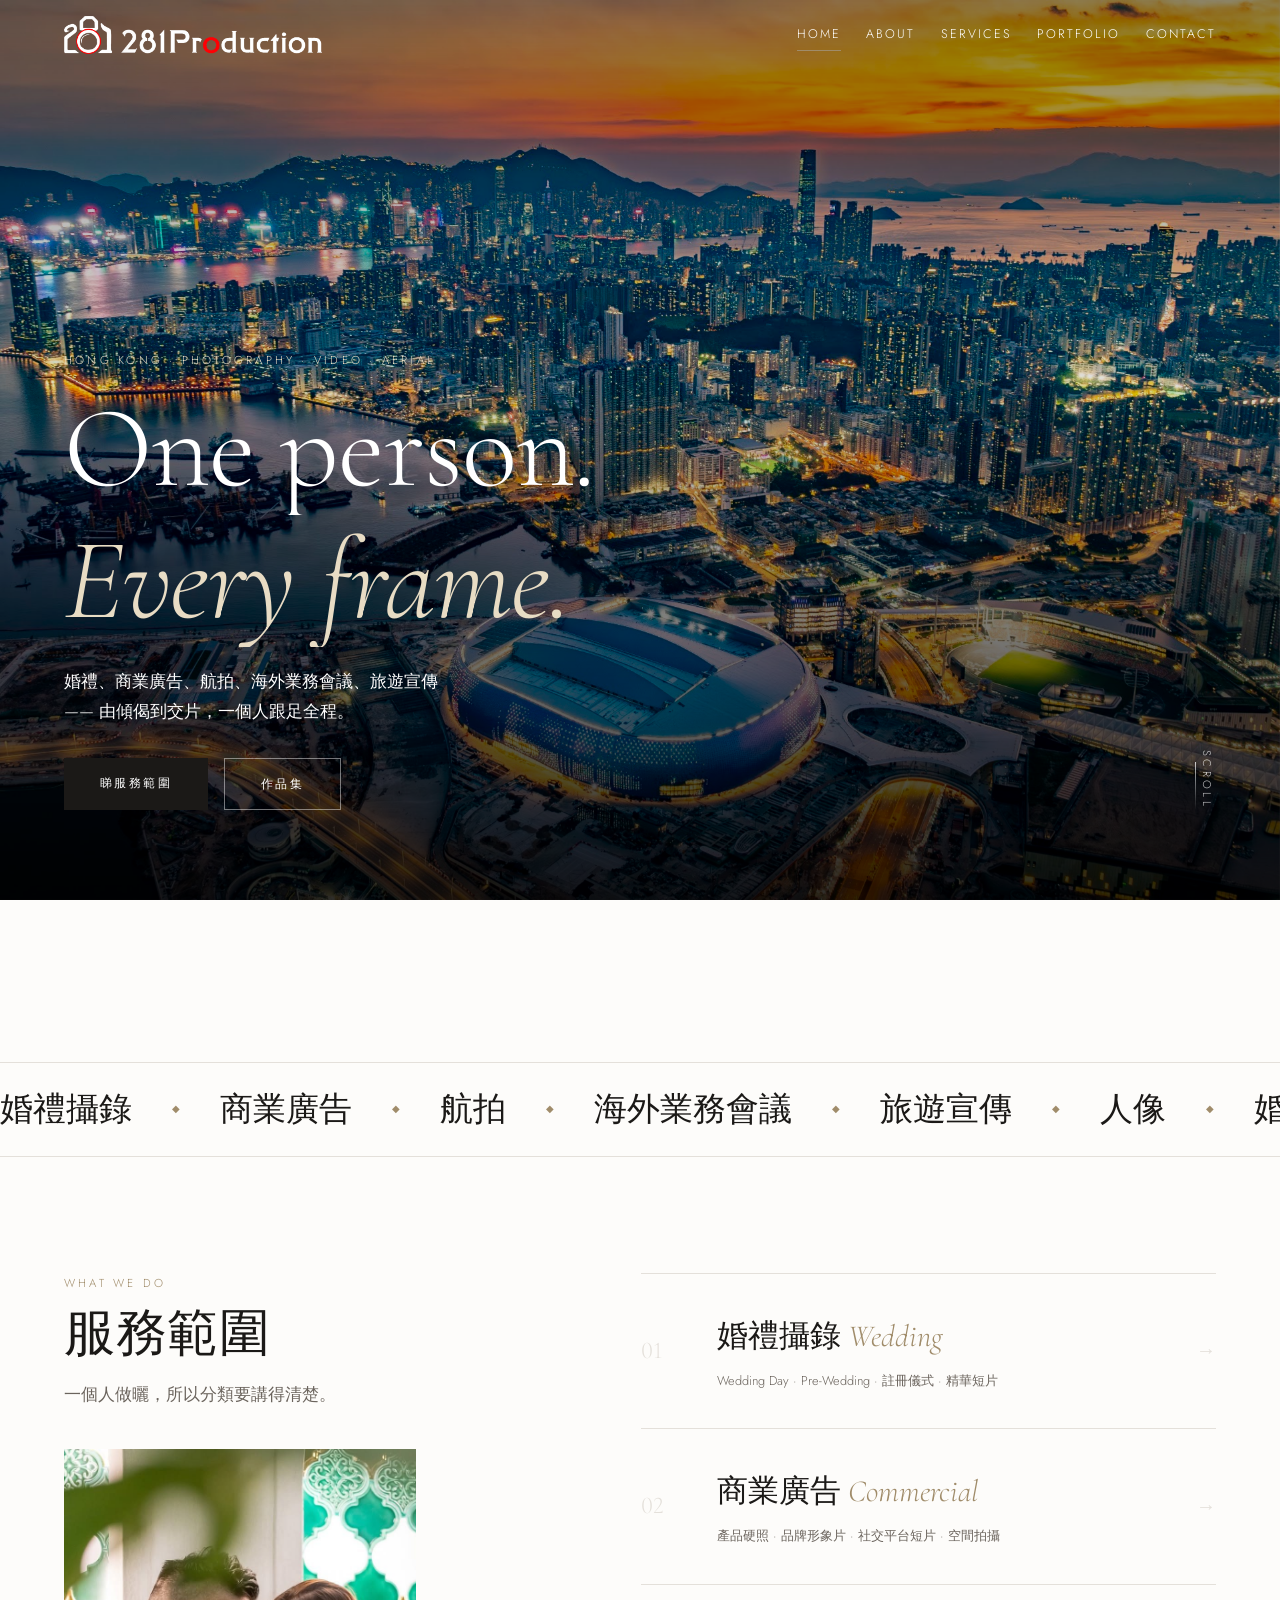
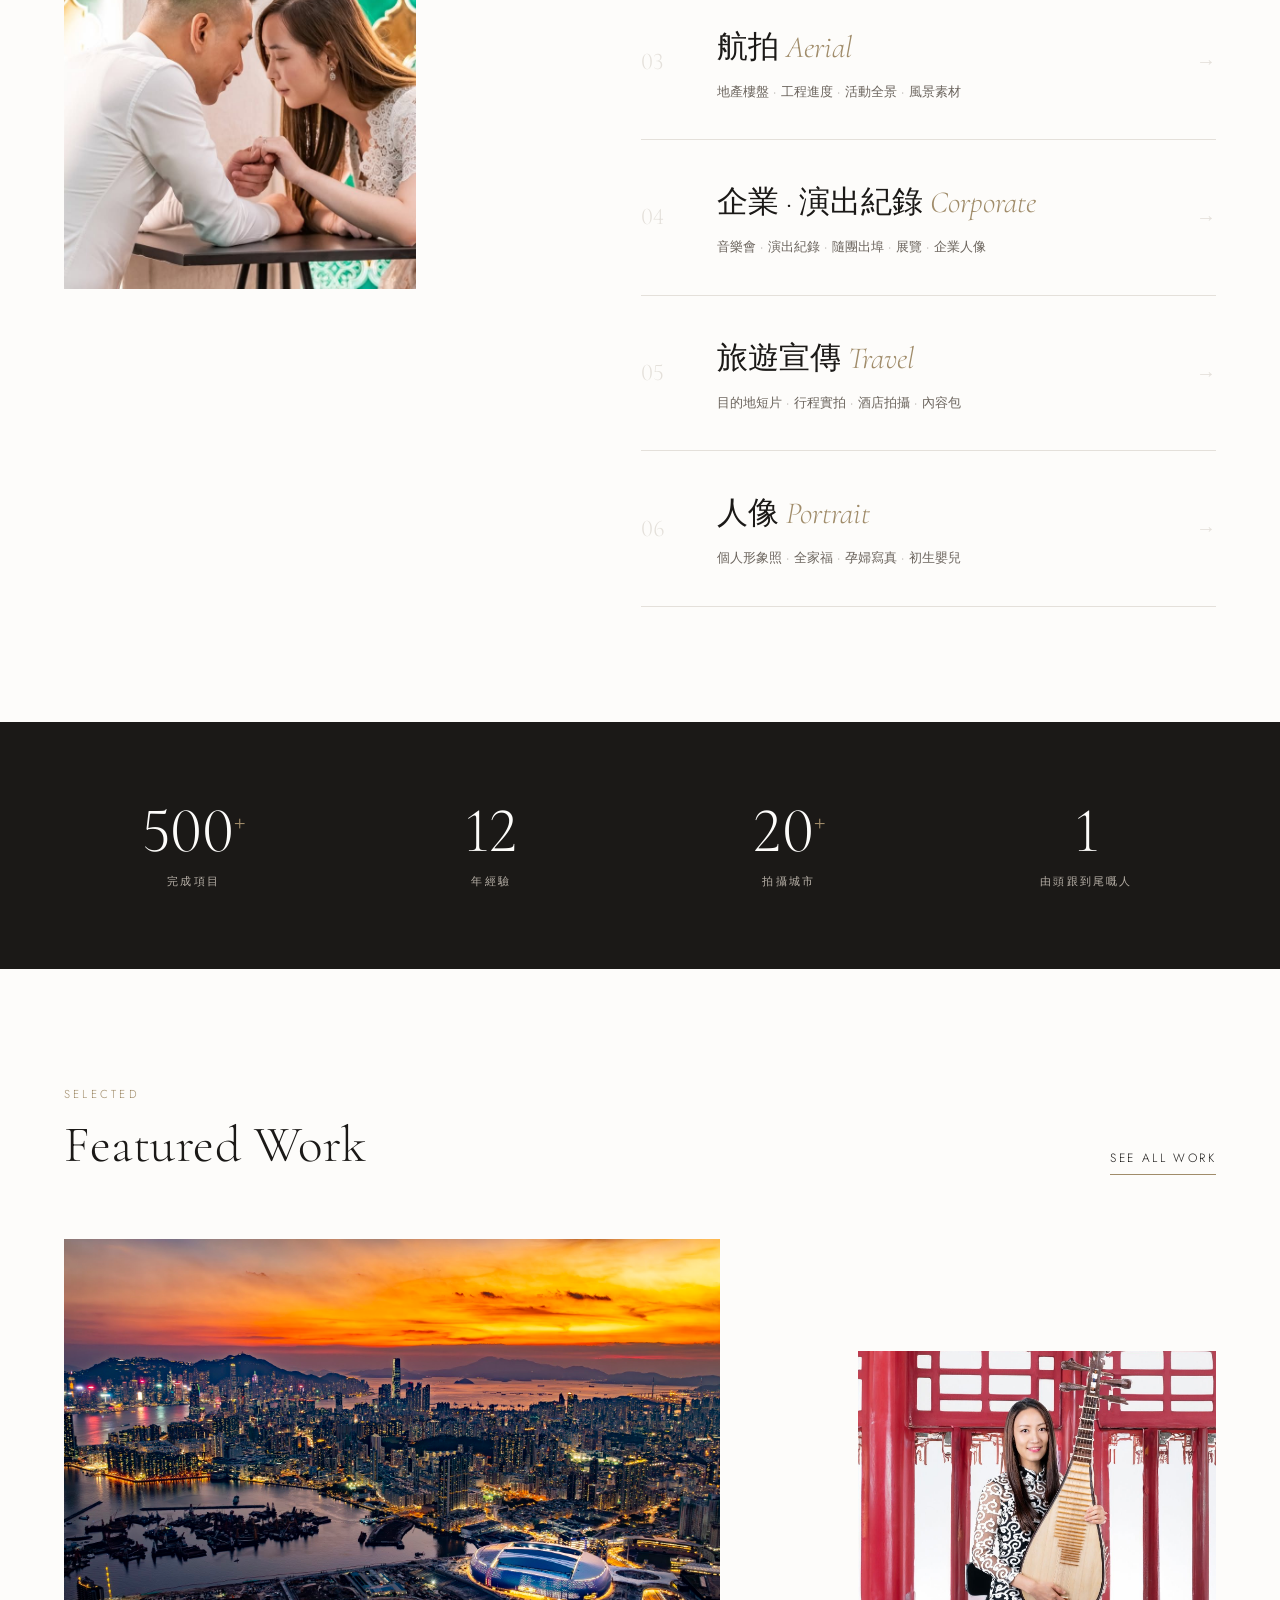
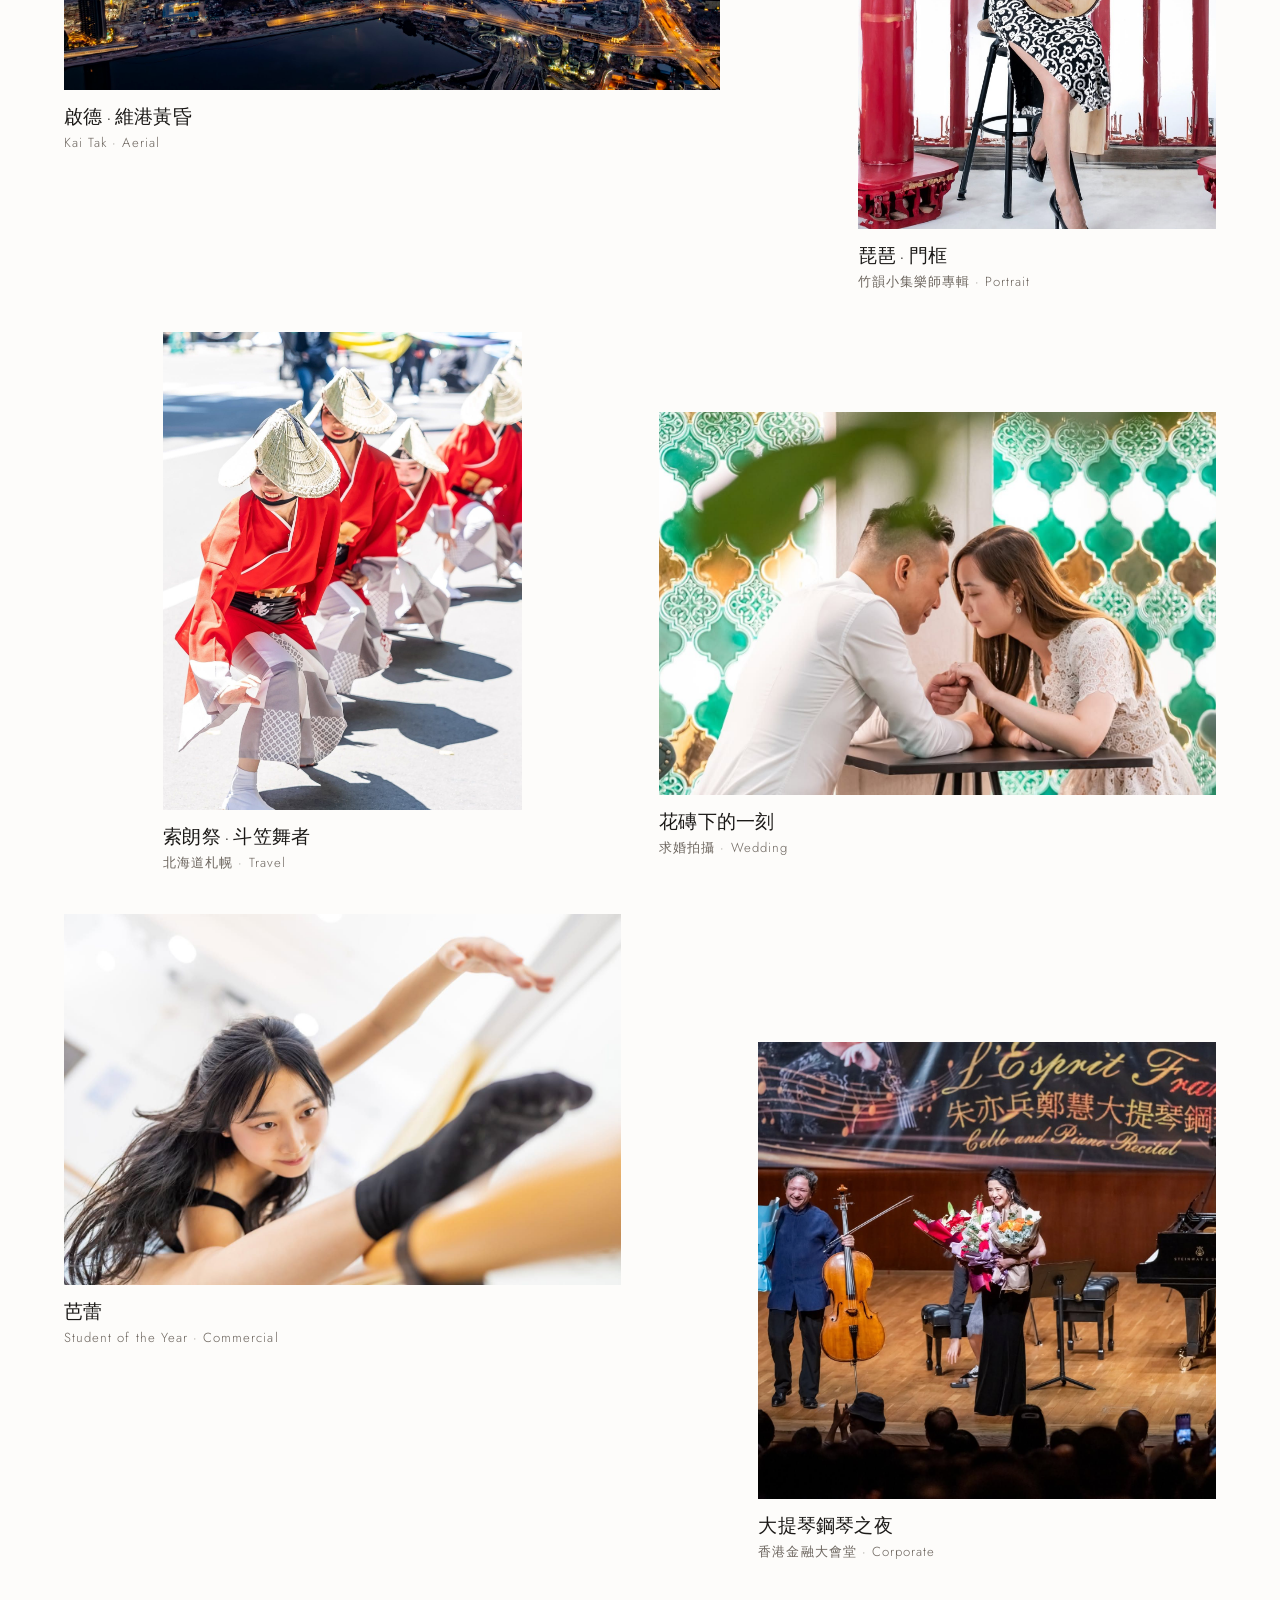
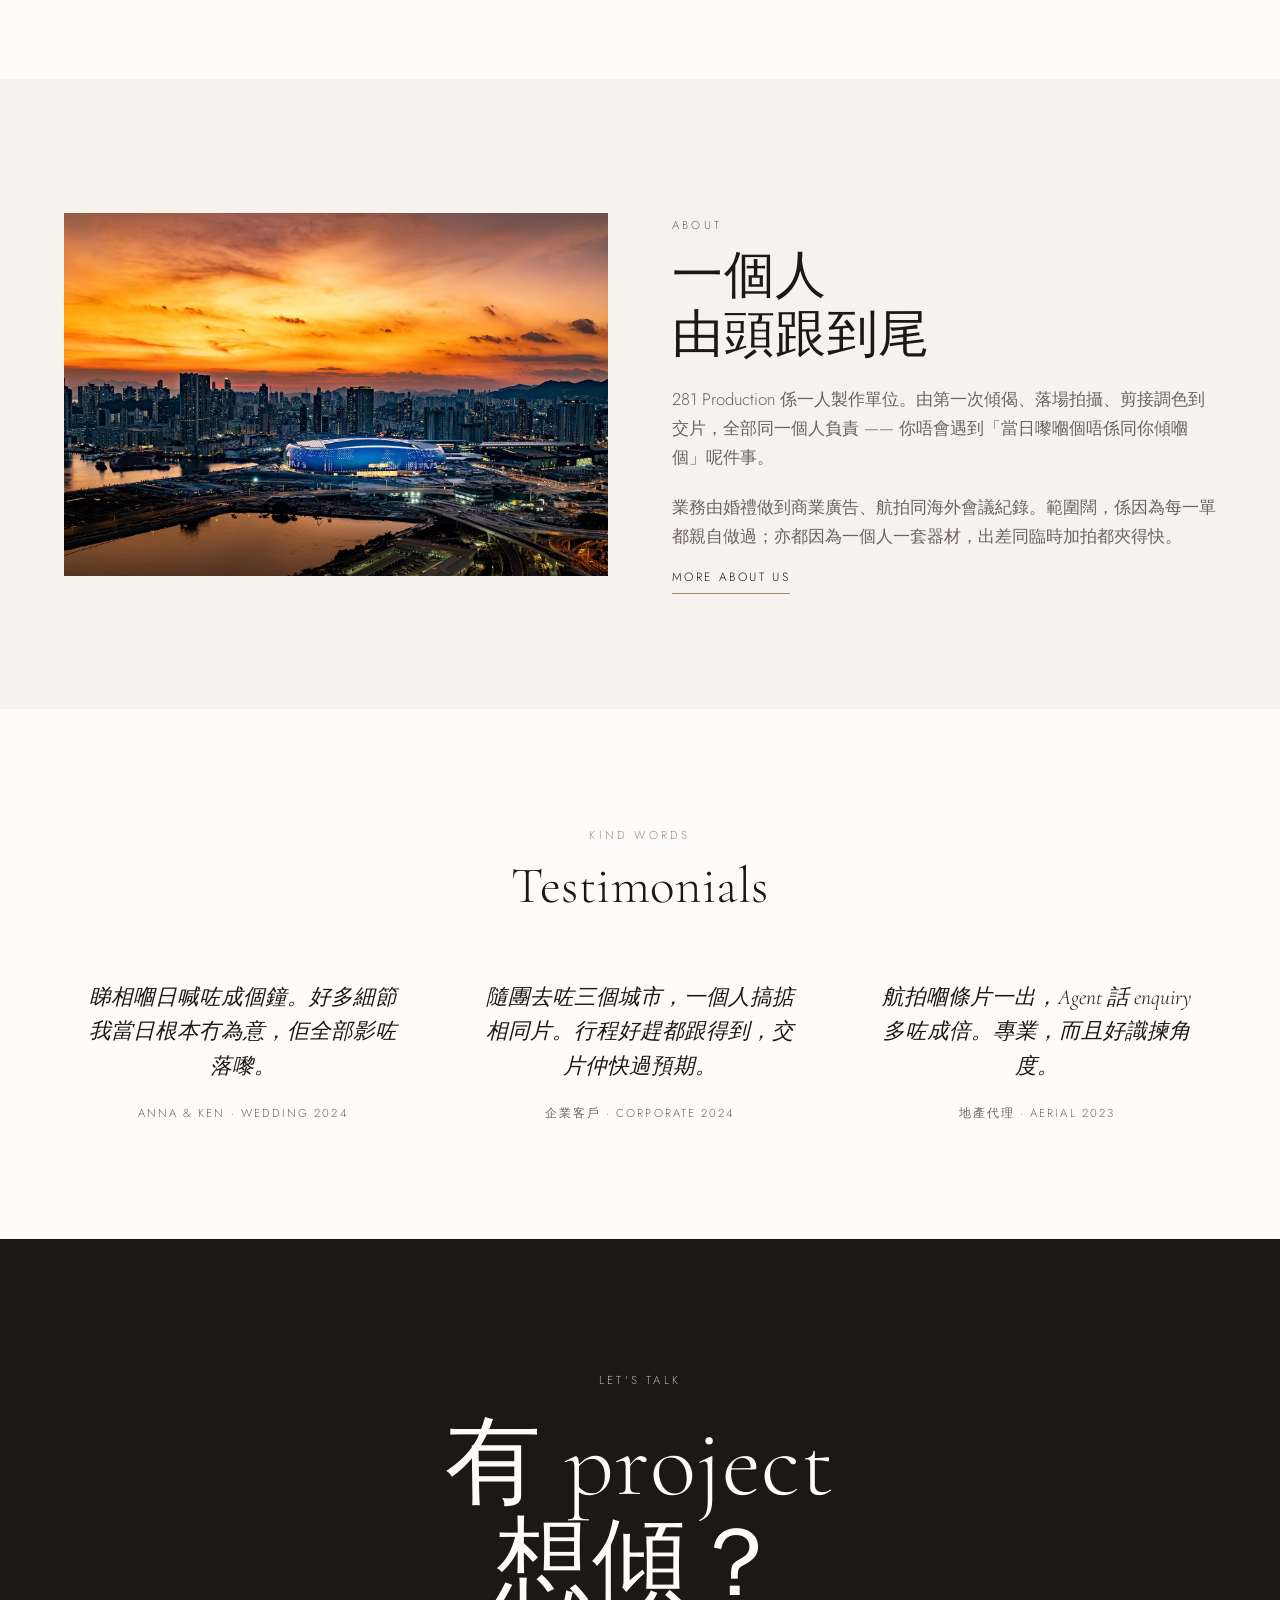
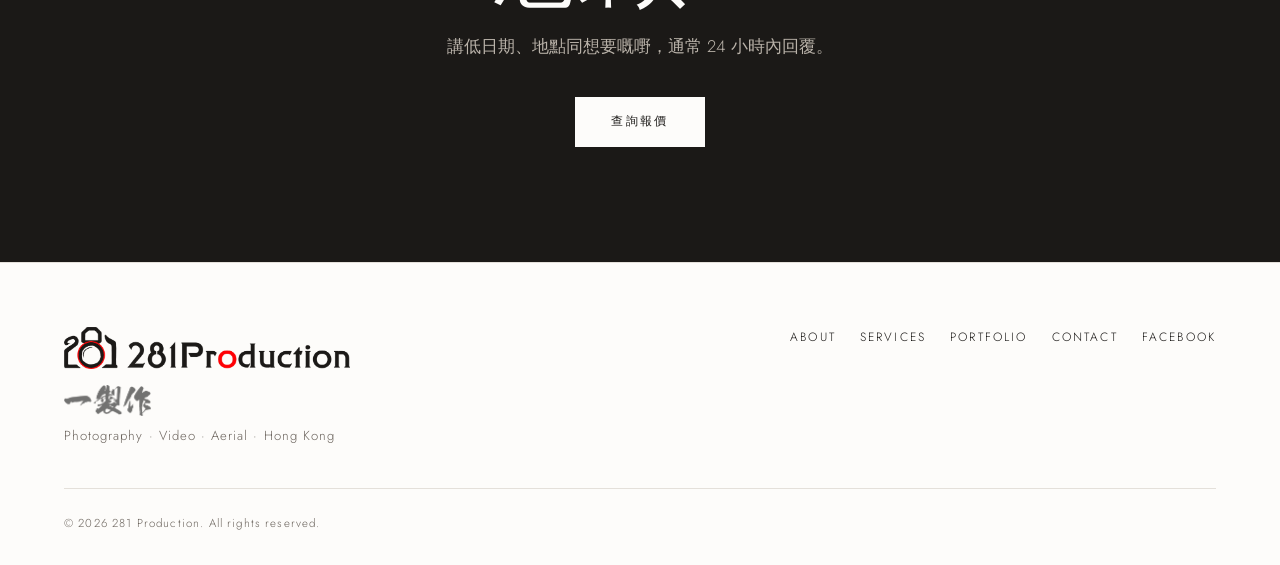
==== commit 702e01be: "update fb photo" ====
--- a/index.html
+++ b/index.html
@@ -76,19 +76,18 @@
         <p class="eyebrow">What we do</p>
         <h2>服務範圍</h2>
         <p class="svc-intro">一個人做曬，所以分類要講得清楚。</p>
-        <!-- 未有相嘅分類會顯示灰框加檔名，擺返張相入去就自動出返 -->
+        <!-- 六個分類各一張代表作。換相只需改 src / data-label -->
         <div class="svc-preview" aria-hidden="true">
-          <figure class="frame" data-for="wedding" style="--ar:4/5" data-label="images/wedding-01.jpg">
+          <figure class="frame is-active" data-for="wedding" style="--ar:4/5" data-label="images/wedding-01.jpg">
             <img src="images/wedding-01.jpg" alt="" loading="lazy"></figure>
           <figure class="frame" data-for="commercial" style="--ar:4/5" data-label="images/commercial-01.jpg">
             <img src="images/commercial-01.jpg" alt="" loading="lazy"></figure>
-          <!-- 預設顯示航拍：wedding 未有相，一入嚟唔想見住個灰框 -->
-          <figure class="frame is-active" data-for="aerial" style="--ar:4/5" data-label="images/aerial-01.jpg">
+          <figure class="frame" data-for="aerial" style="--ar:4/5" data-label="images/aerial-01.jpg">
             <img src="images/aerial-01.jpg" alt="" loading="lazy"></figure>
           <figure class="frame" data-for="corporate" style="--ar:4/5" data-label="images/corporate-01.jpg">
             <img src="images/corporate-01.jpg" alt="" loading="lazy"></figure>
-          <figure class="frame" data-for="travel" style="--ar:4/5" data-label="images/travel-01.jpg">
-            <img src="images/travel-01.jpg" alt="" loading="lazy"></figure>
+          <figure class="frame" data-for="travel" style="--ar:4/5" data-label="images/travel-05.jpg">
+            <img src="images/travel-05.jpg" alt="" loading="lazy"></figure>
           <figure class="frame" data-for="portrait" style="--ar:4/5" data-label="images/portrait-04.jpg">
             <img src="images/portrait-04.jpg" alt="" loading="lazy"></figure>
         </div>
@@ -115,8 +114,8 @@
         </a></li>
         <li><a href="services.html#corporate" data-svc="corporate">
           <span class="svc-num">04</span>
-          <span class="svc-body"><span class="svc-title">企業 · 海外業務會議 <em>Corporate</em></span>
-          <span class="svc-tags">隨團出埠紀錄 · 展覽 · 周年晚宴 · 企業人像</span></span>
+          <span class="svc-body"><span class="svc-title">企業 · 演出紀錄 <em>Corporate</em></span>
+          <span class="svc-tags">音樂會 · 演出紀錄 · 隨團出埠 · 展覽 · 企業人像</span></span>
           <span class="svc-arrow" aria-hidden="true">→</span>
         </a></li>
         <li><a href="services.html#travel" data-svc="travel">
@@ -160,34 +159,34 @@
           <div class="work-cap"><h3>啟德 · 維港黃昏</h3><p class="meta">Kai Tak · Aerial</p></div>
         </a>
 
-        <a class="work-item" style="--col:9/13; --ar:3/4; --shift:7rem" href="portfolio.html#travel">
-          <figure class="frame" data-label="images/travel-01.jpg">
-            <img src="images/travel-01.jpg" alt="西班牙 Segovia 城堡航拍" loading="lazy"></figure>
-          <div class="work-cap"><h3>Segovia, Spain</h3><p class="meta">海外航拍 · Travel</p></div>
-        </a>
-
-        <a class="work-item" style="--col:2/6; --ar:3/4" href="portfolio.html#portrait">
-          <figure class="frame" data-label="images/portrait-03.jpg">
-            <img src="images/portrait-03.jpg" alt="百葉窗光影人像" loading="lazy"></figure>
-          <div class="work-cap"><h3>光影人像</h3><p class="meta">Studio · Portrait</p></div>
-        </a>
-
-        <a class="work-item" style="--col:7/13; --ar:16/11; --shift:5rem" href="portfolio.html#aerial">
-          <figure class="frame" data-label="images/aerial-04.jpg">
-            <img src="images/aerial-04.jpg" alt="啟德體育園夜景航拍" loading="lazy"></figure>
-          <div class="work-cap"><h3>啟德體育園</h3><p class="meta">Kai Tak Sports Park · Aerial</p></div>
-        </a>
-
-        <a class="work-item" style="--col:1/7; --ar:4/5" href="portfolio.html#portrait">
-          <figure class="frame" data-label="images/portrait-01.jpg">
-            <img src="images/portrait-01.jpg" alt="專業商務形象照" loading="lazy"></figure>
-          <div class="work-cap"><h3>專業形象照</h3><p class="meta">Studio · Portrait</p></div>
-        </a>
-
-        <a class="work-item" style="--col:8/13; --ar:1/1; --shift:8rem" href="portfolio.html#aerial">
-          <figure class="frame" data-label="images/aerial-05.jpg">
-            <img src="images/aerial-05.jpg" alt="維港夜色高空俯瞰" loading="lazy"></figure>
-          <div class="work-cap"><h3>維港夜色</h3><p class="meta">Victoria Harbour · Aerial</p></div>
+        <a class="work-item" style="--col:9/13; --ar:3/4; --shift:7rem" href="portfolio.html#portrait">
+          <figure class="frame" data-label="images/portrait-07.jpg">
+            <img src="images/portrait-07.jpg" alt="竹韻小集琵琶樂師，中式門框場景" loading="lazy"></figure>
+          <div class="work-cap"><h3>琵琶 · 門框</h3><p class="meta">竹韻小集樂師專輯 · Portrait</p></div>
+        </a>
+
+        <a class="work-item" style="--col:2/6; --ar:3/4" href="portfolio.html#travel">
+          <figure class="frame" data-label="images/travel-05.jpg">
+            <img src="images/travel-05.jpg" alt="札幌索朗祭紅衣斗笠舞者" loading="lazy"></figure>
+          <div class="work-cap"><h3>索朗祭 · 斗笠舞者</h3><p class="meta">北海道札幌 · Travel</p></div>
+        </a>
+
+        <a class="work-item" style="--col:7/13; --ar:16/11; --shift:5rem" href="portfolio.html#wedding">
+          <figure class="frame" data-label="images/wedding-01.jpg">
+            <img src="images/wedding-01.jpg" alt="摩洛哥花磚背景情侶對望" loading="lazy"></figure>
+          <div class="work-cap"><h3>花磚下的一刻</h3><p class="meta">求婚拍攝 · Wedding</p></div>
+        </a>
+
+        <a class="work-item" style="--col:1/7; --ar:3/2" href="portfolio.html#commercial">
+          <figure class="frame" data-label="images/commercial-01.jpg">
+            <img src="images/commercial-01.jpg" alt="芭蕾舞排練，Student of the Year 拍攝" loading="lazy"></figure>
+          <div class="work-cap"><h3>芭蕾</h3><p class="meta">Student of the Year · Commercial</p></div>
+        </a>
+
+        <a class="work-item" style="--col:8/13; --ar:1/1; --shift:8rem" href="portfolio.html#corporate">
+          <figure class="frame" data-label="images/corporate-01.jpg">
+            <img src="images/corporate-01.jpg" alt="朱亦兵鄭慧大提琴鋼琴之夜謝幕" loading="lazy"></figure>
+          <div class="work-cap"><h3>大提琴鋼琴之夜</h3><p class="meta">香港金融大會堂 · Corporate</p></div>
         </a>
       </div>
     </section>
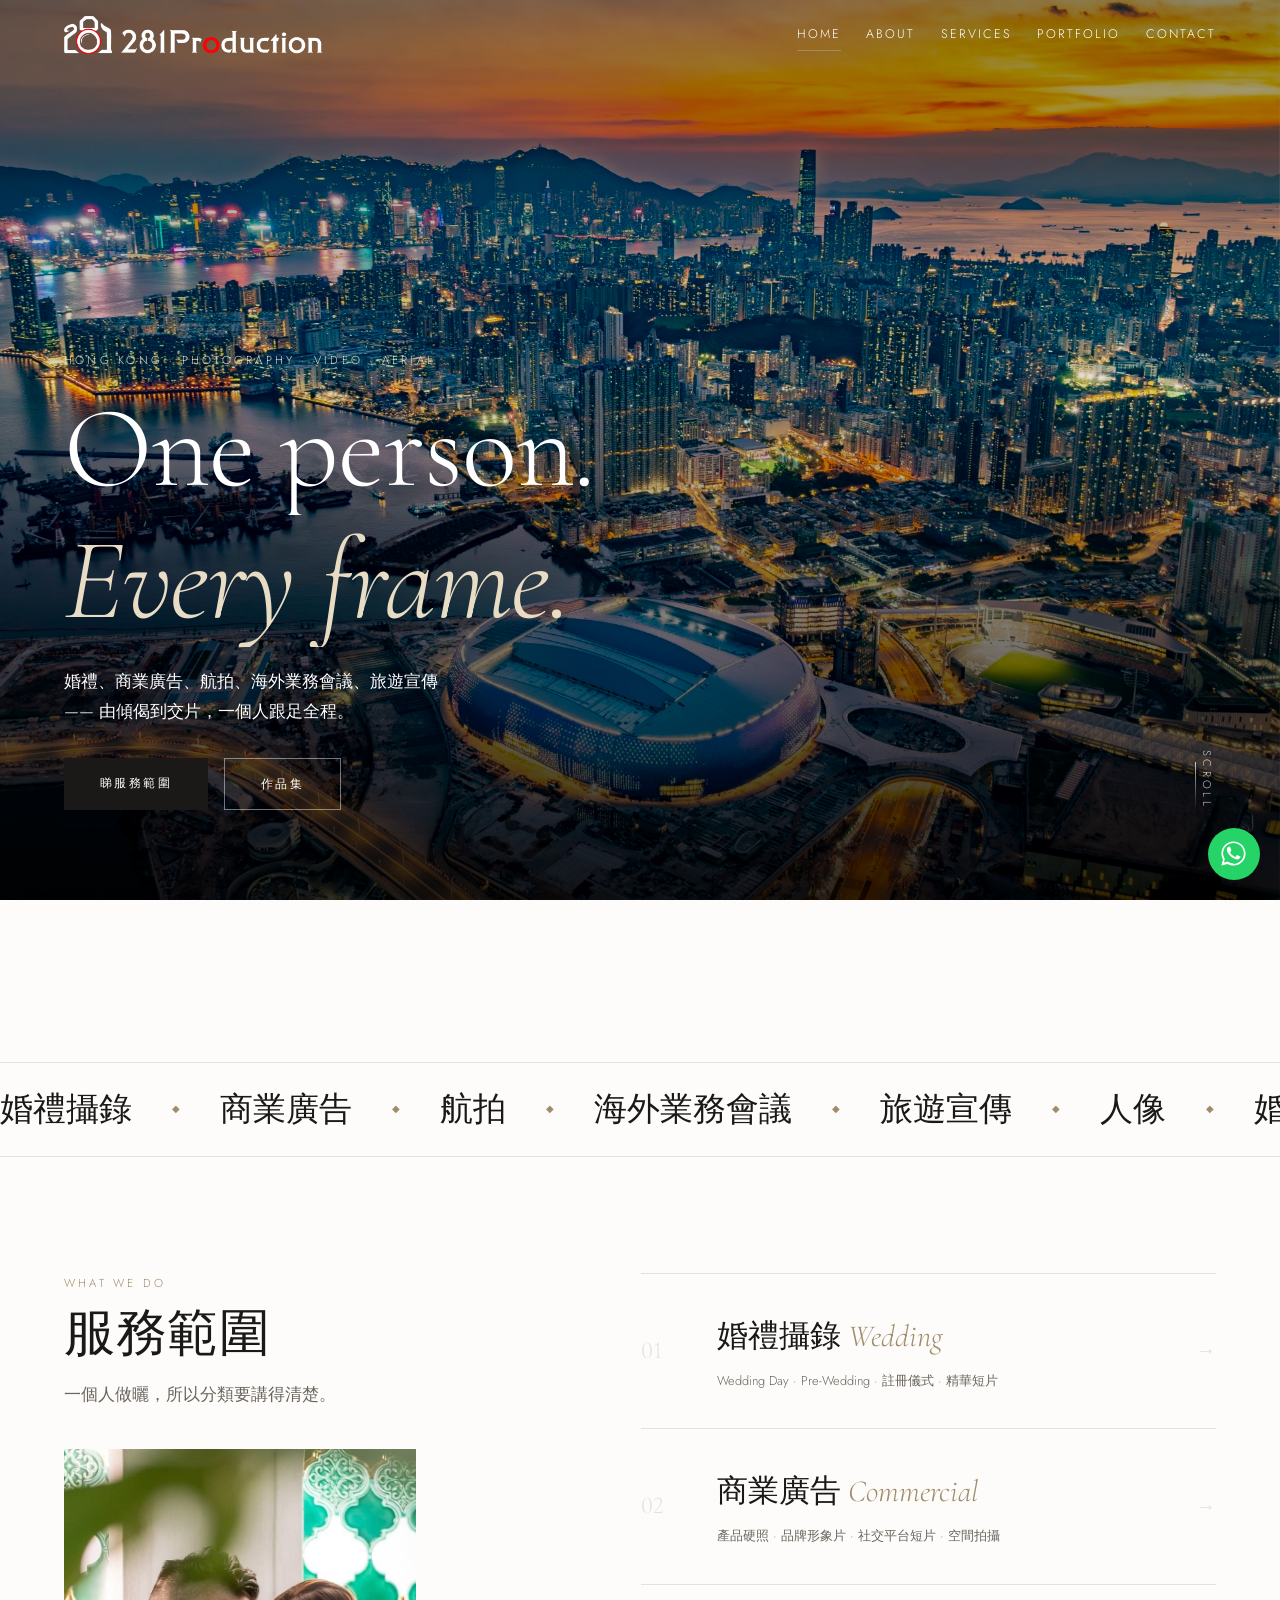
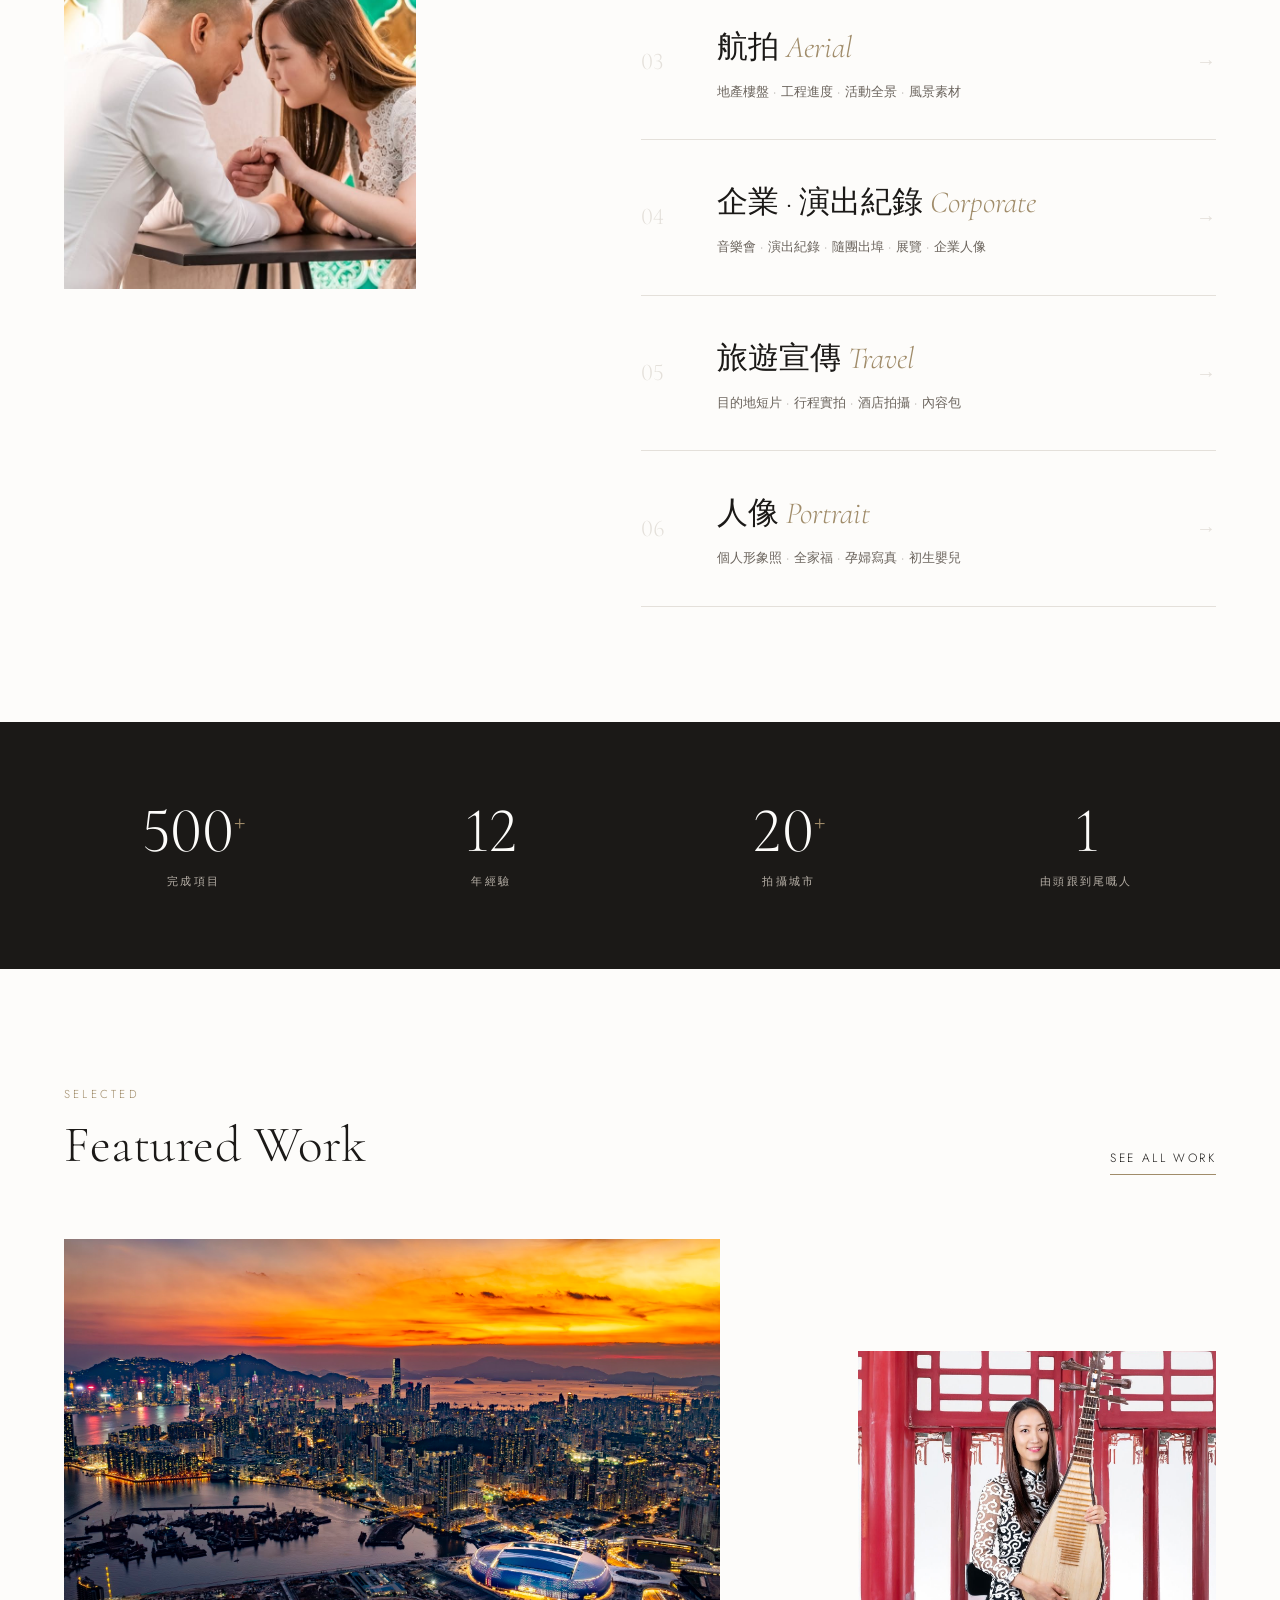
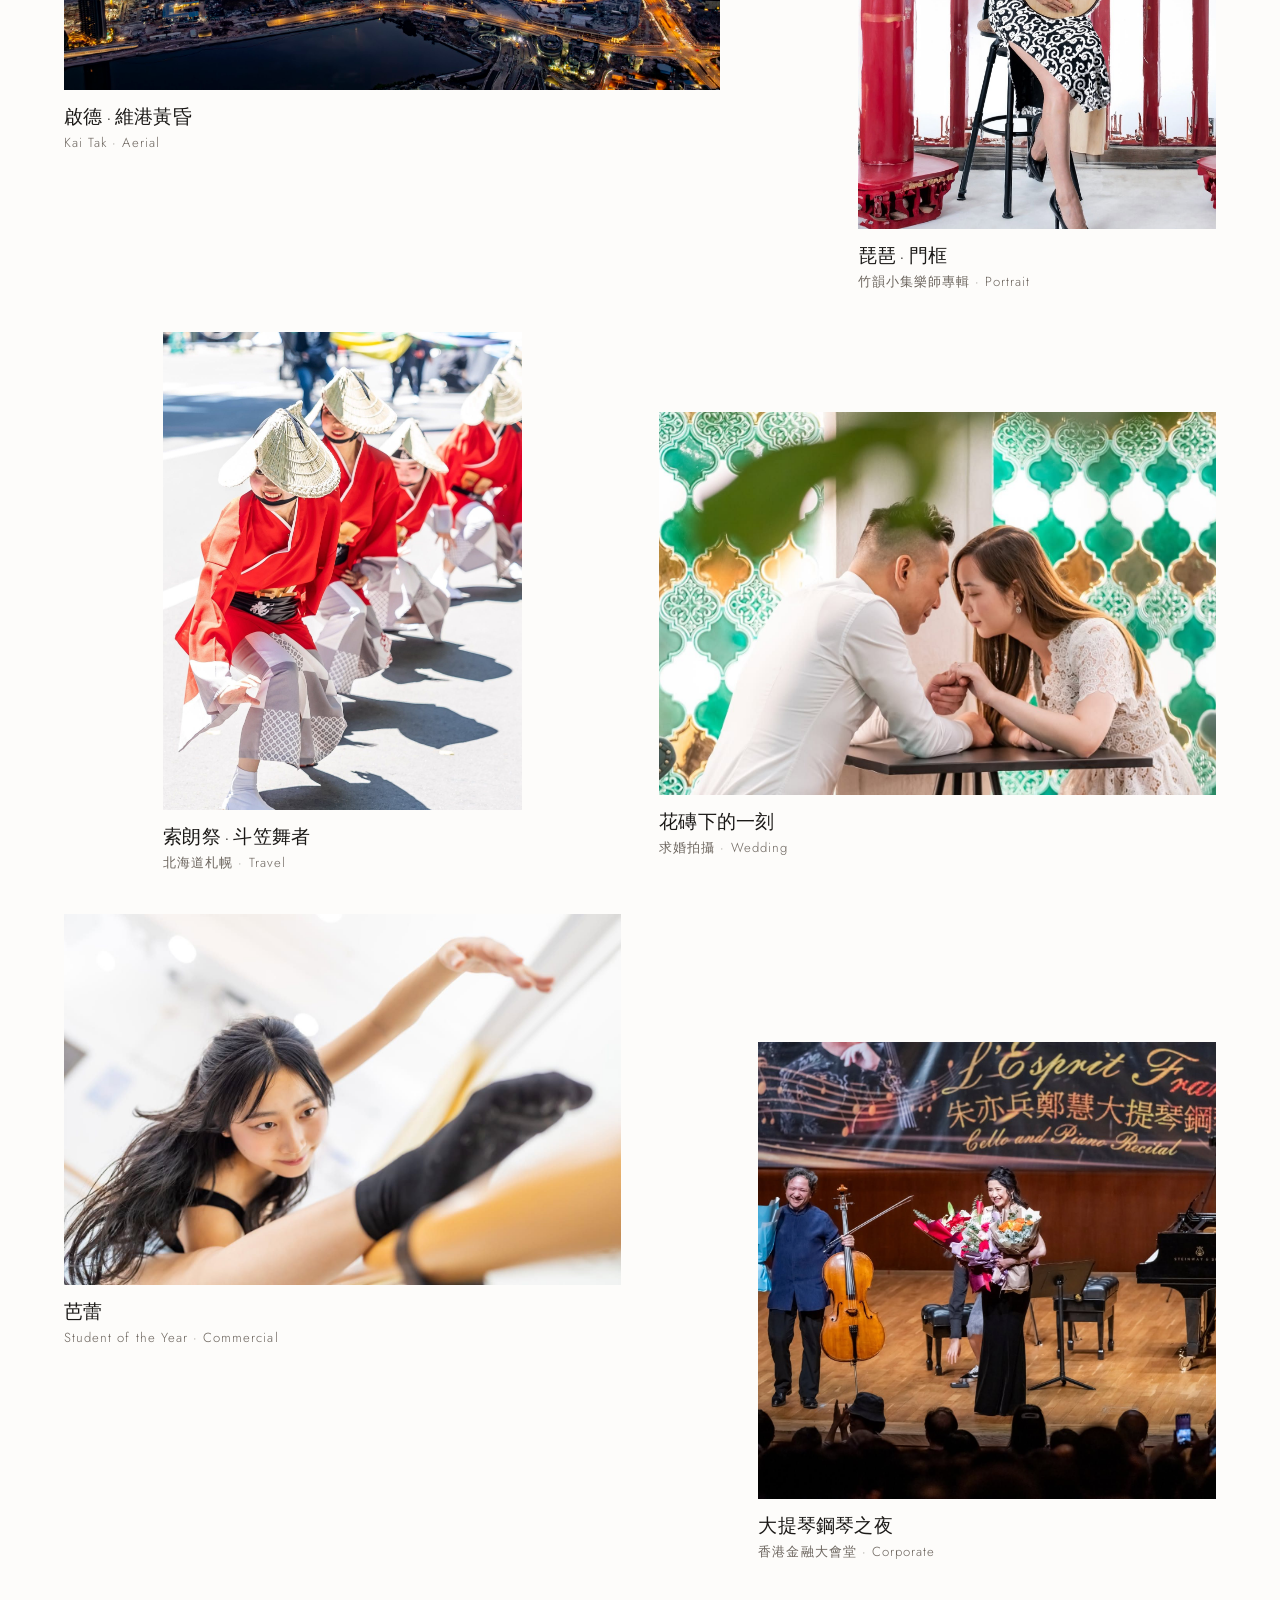
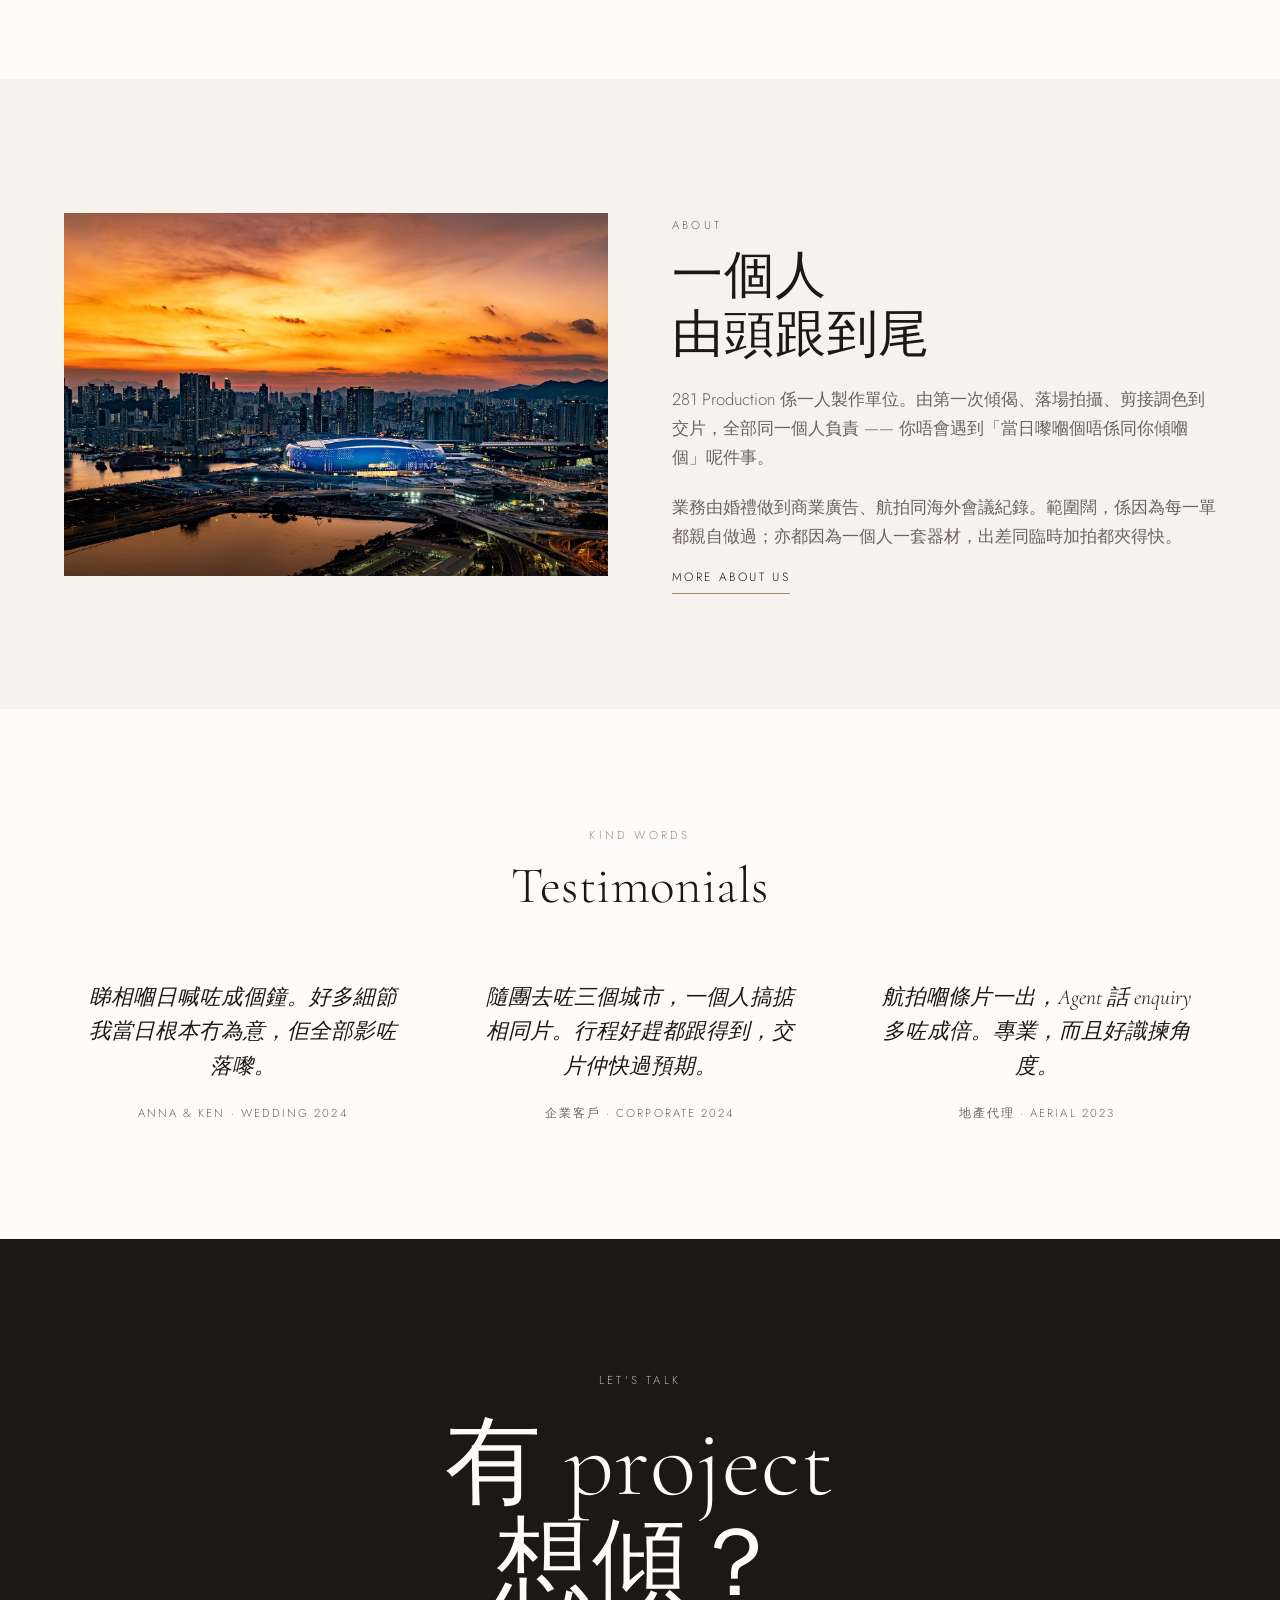
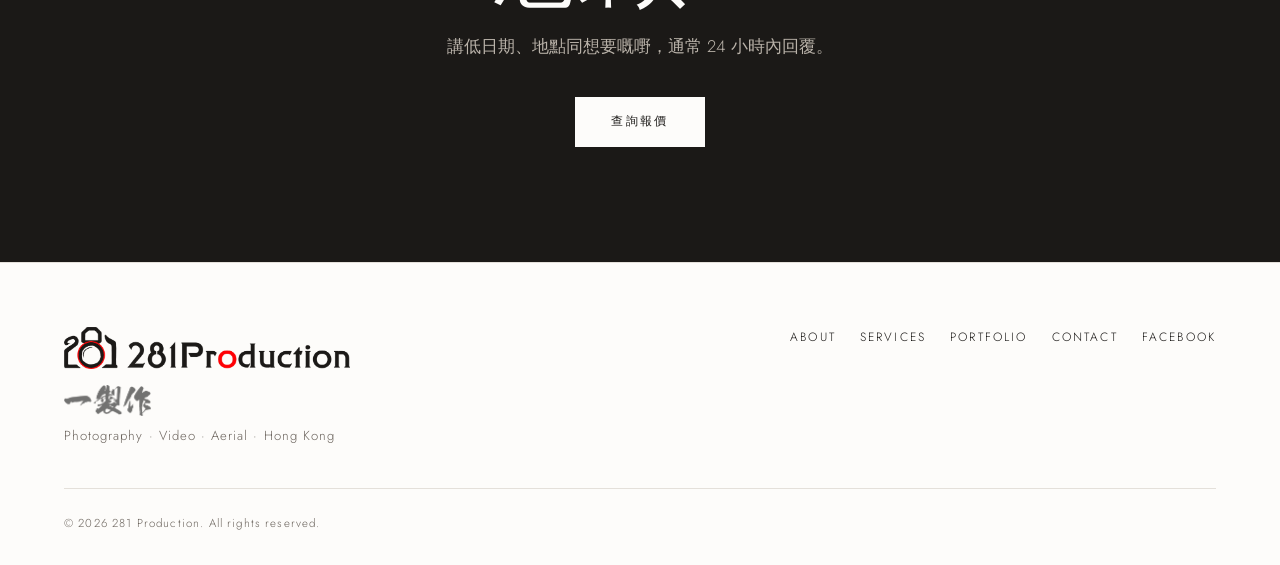
==== commit 30e50785: "add contact and wts" ====
--- a/index.html
+++ b/index.html
@@ -261,6 +261,10 @@
 
 </main>
 
+<!-- 浮動 WhatsApp 按鈕。換真號碼：sed -i '' 's/85200000000/852你嘅8位數字/g' *.html -->
+<a class="wa" href="https://wa.me/85200000000?text=%E4%BD%A0%E5%A5%BD%EF%BC%8C%E6%88%91%E6%83%B3%E6%9F%A5%E8%A9%A2%E6%94%9D%E5%BD%B1%E6%9C%8D%E5%8B%99"
+   target="_blank" rel="noopener" aria-label="WhatsApp 查詢 281 Production"></a>
+
 <script src="js/main.js"></script>
 </body>
 </html>
--- a/css/style.css
+++ b/css/style.css
@@ -437,6 +437,31 @@
   border-top: 1px solid var(--line); font-size: .72rem; letter-spacing: .1em; color: var(--ink-soft);
 }
 
+/* ---------- 浮動 WhatsApp 按鈕（全站） ---------- */
+.wa {
+  position: fixed; right: 1.25rem; bottom: 1.25rem; z-index: 60;
+  width: 3.25rem; height: 3.25rem; border-radius: 50%;
+  background: #25d366 center/56% no-repeat
+    url("data:image/svg+xml,%3Csvg xmlns='http://www.w3.org/2000/svg' viewBox='0 0 24 24' fill='white'%3E%3Cpath d='M17.5 14.4c-.3-.2-1.8-.9-2.1-1-.3-.1-.5-.1-.7.1-.2.3-.7.9-.9 1.1-.2.2-.3.2-.6.1-.3-.1-1.2-.5-2.3-1.4-.8-.8-1.4-1.7-1.6-2-.1-.3 0-.4.1-.6.1-.1.3-.4.5-.6.1-.2.2-.3.3-.5.1-.2 0-.4 0-.5 0-.1-.7-1.6-.9-2.2-.2-.5-.4-.5-.6-.5h-.5c-.2 0-.5.1-.7.3-.3.3-1 1-1 2.4 0 1.4 1 2.7 1.2 2.9.1.2 1.9 3 4.7 4.1 2.3 1 2.8.8 3.3.7.5 0 1.6-.6 1.8-1.3.2-.6.2-1.2.2-1.3-.1-.2-.2-.2-.4-.3z'/%3E%3Cpath d='M12 2C6.5 2 2 6.5 2 12c0 1.8.5 3.4 1.3 4.9L2 22l5.2-1.3c1.4.8 3.1 1.3 4.8 1.3 5.5 0 10-4.5 10-10S17.5 2 12 2zm0 18.2c-1.6 0-3.1-.5-4.4-1.3l-.3-.2-3.2.8.8-3.1-.2-.3C3.9 14.9 3.4 13.5 3.4 12 3.4 7.3 7.3 3.4 12 3.4S20.6 7.3 20.6 12 16.7 20.6 12 20.6z'/%3E%3C/svg%3E");
+  box-shadow: 0 .35rem 1.25rem rgba(0,0,0,.25);
+  transition: transform .3s, box-shadow .3s;
+}
+.wa:hover, .wa:focus-visible { transform: scale(1.08); box-shadow: 0 .5rem 1.75rem rgba(0,0,0,.32); }
+@media print { .wa { display: none; } }
+
+/* ---------- 表單提示 ---------- */
+.notice {
+  padding: 1rem 1.25rem; margin-bottom: 1.75rem; font-size: .92rem;
+  border-left: 3px solid var(--sand); background: #f6f3ee;
+}
+.notice.bad { border-color: #c0503f; }
+/* honeypot：真人睇唔到，bot 會填 —— 唔可以用 display:none，有啲 bot 識跳過 */
+.hp { position: absolute; left: -9999px; width: 1px; height: 1px; overflow: hidden; }
+
+/* WhatsApp 主 CTA（Contact 頁） */
+.btn.wa-btn { background: #25d366; color: #fff; }
+.btn.wa-btn:hover { background: #1da851; }
+
 /* ---------- 進場動畫 ---------- */
 .reveal {
   opacity: 0; transform: translateY(1.75rem);
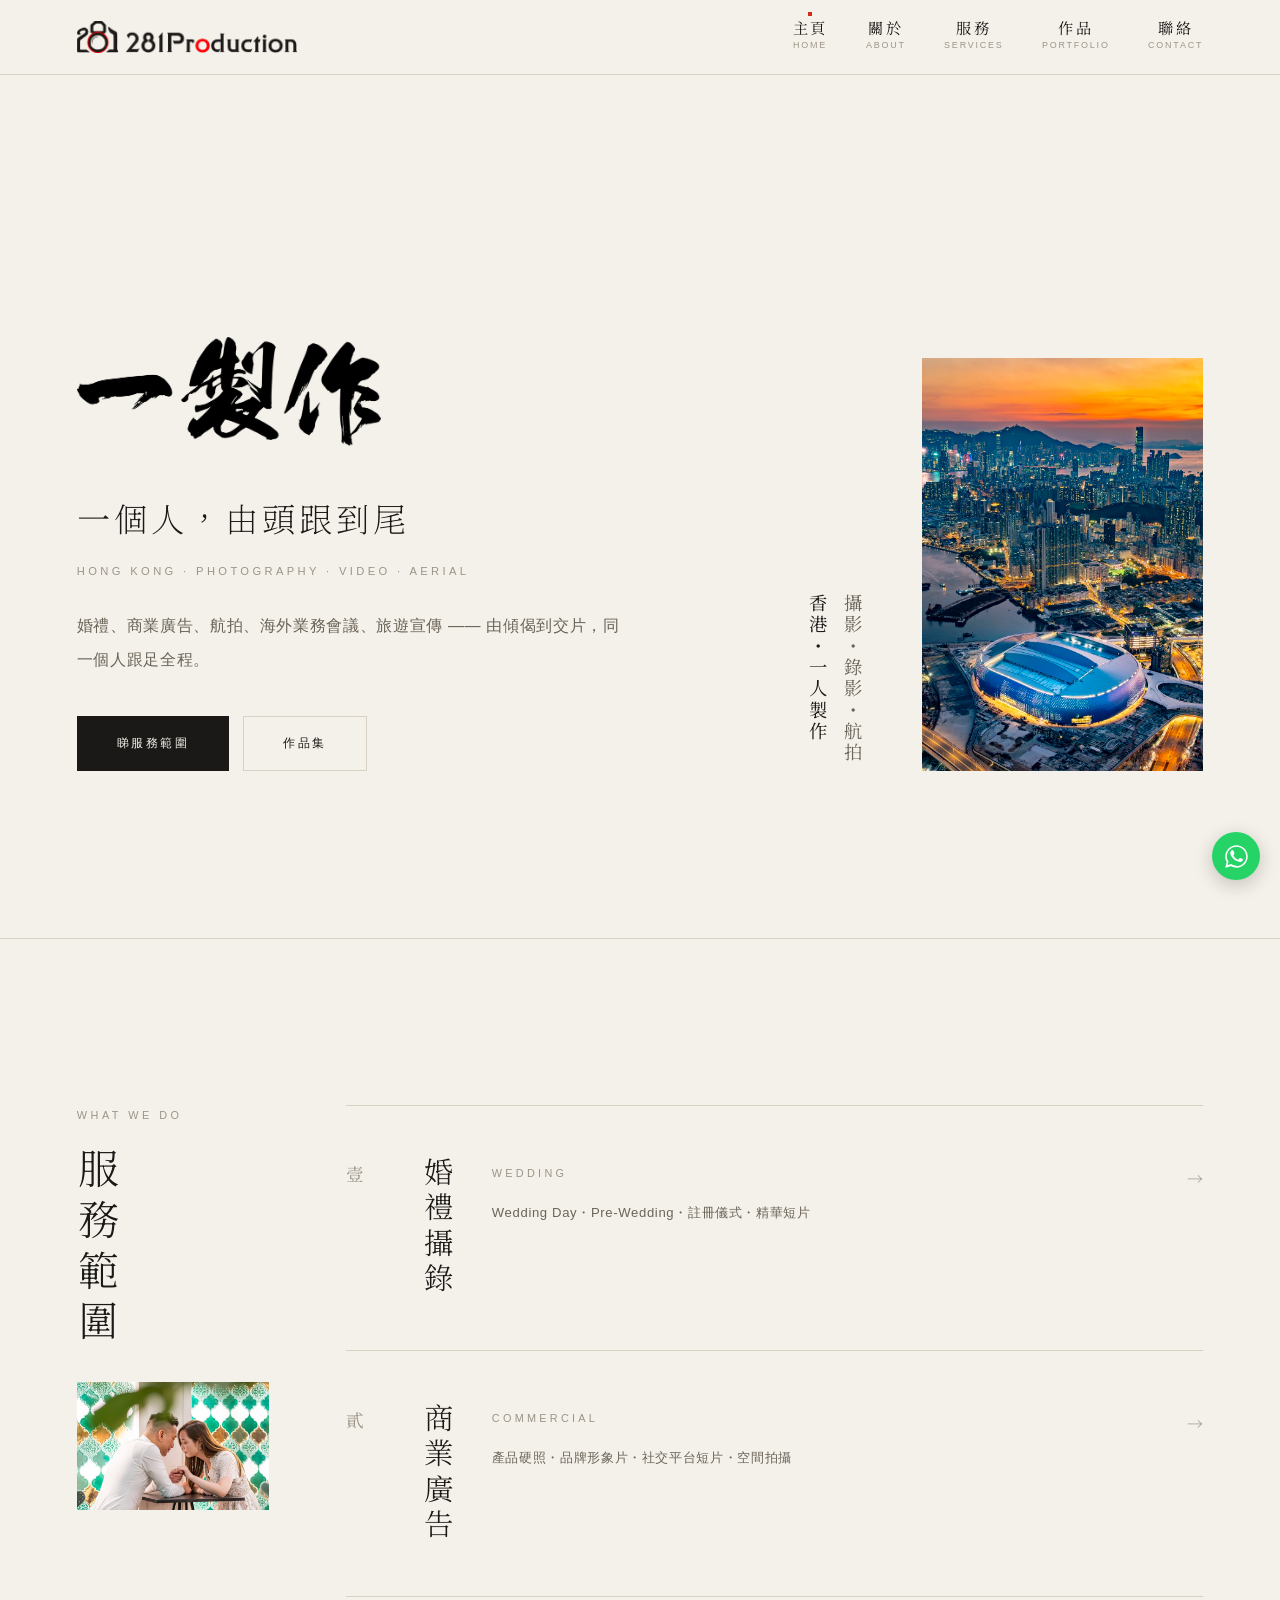
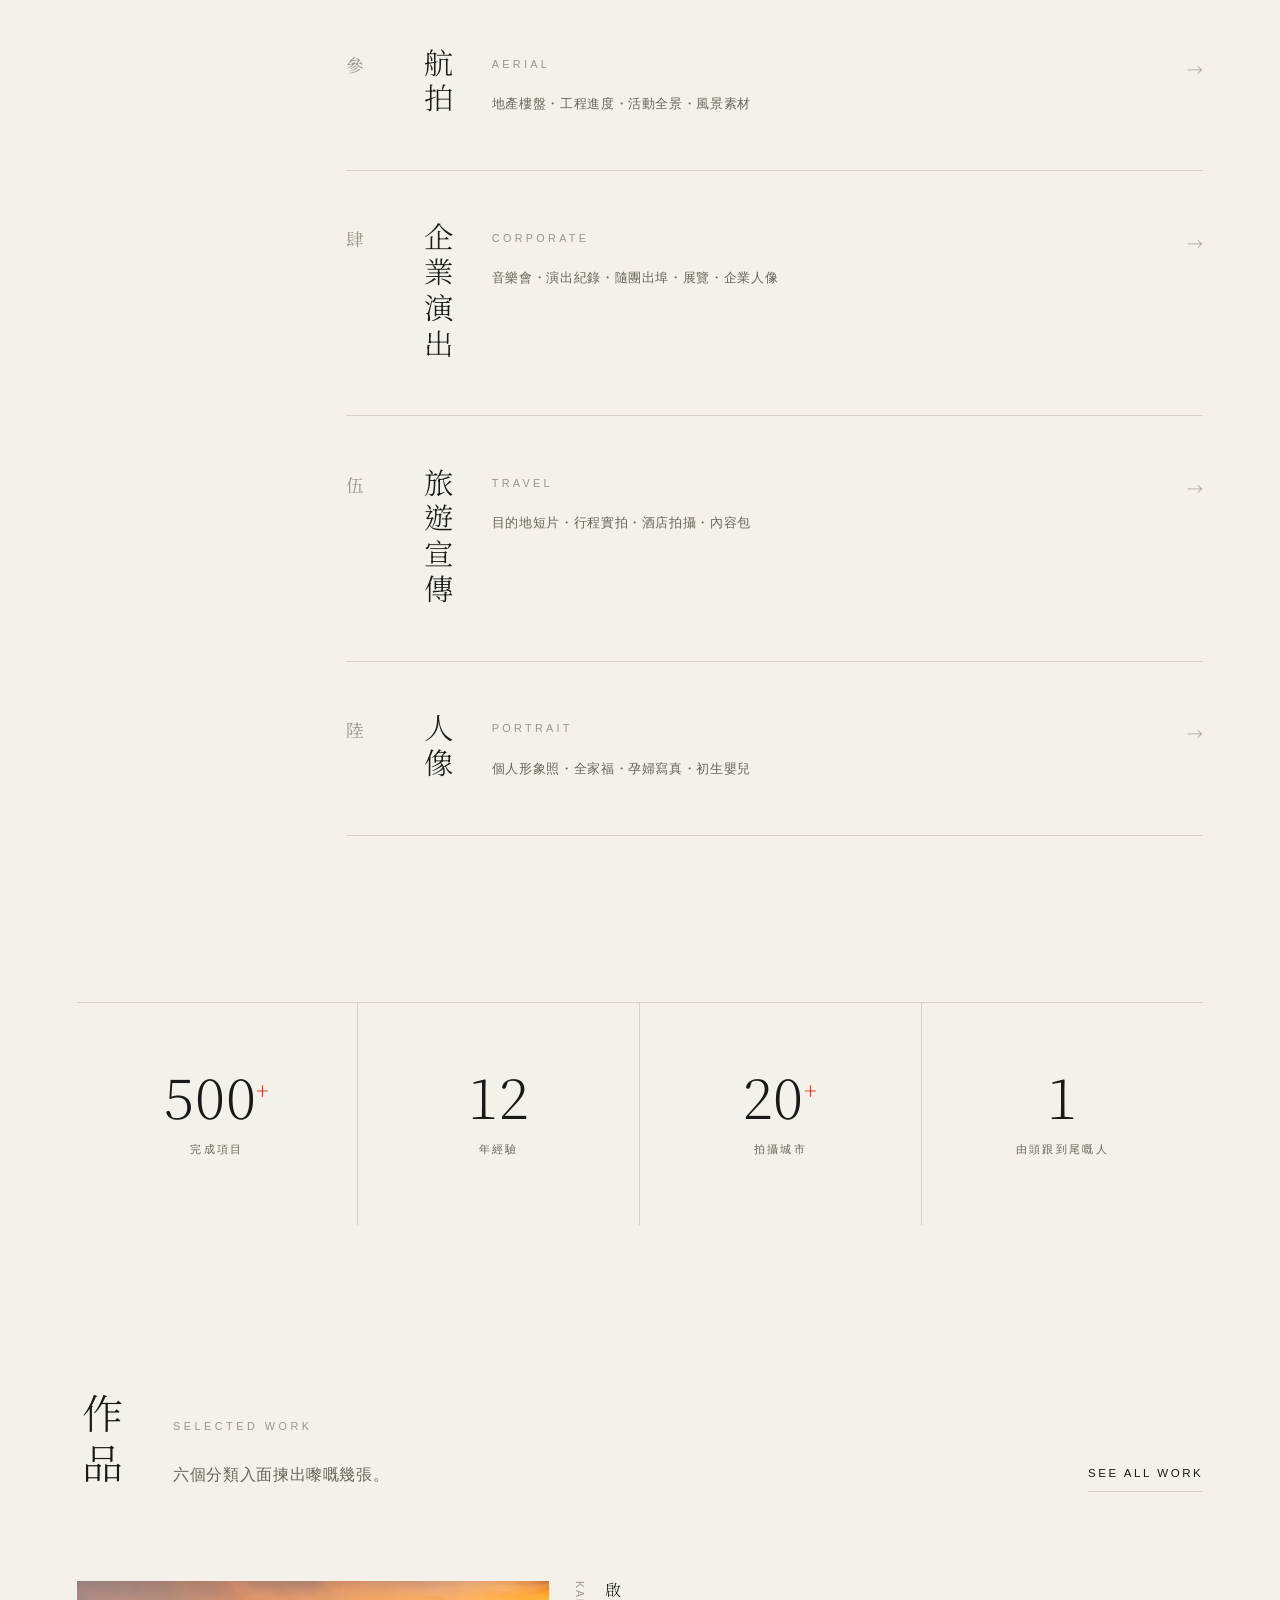
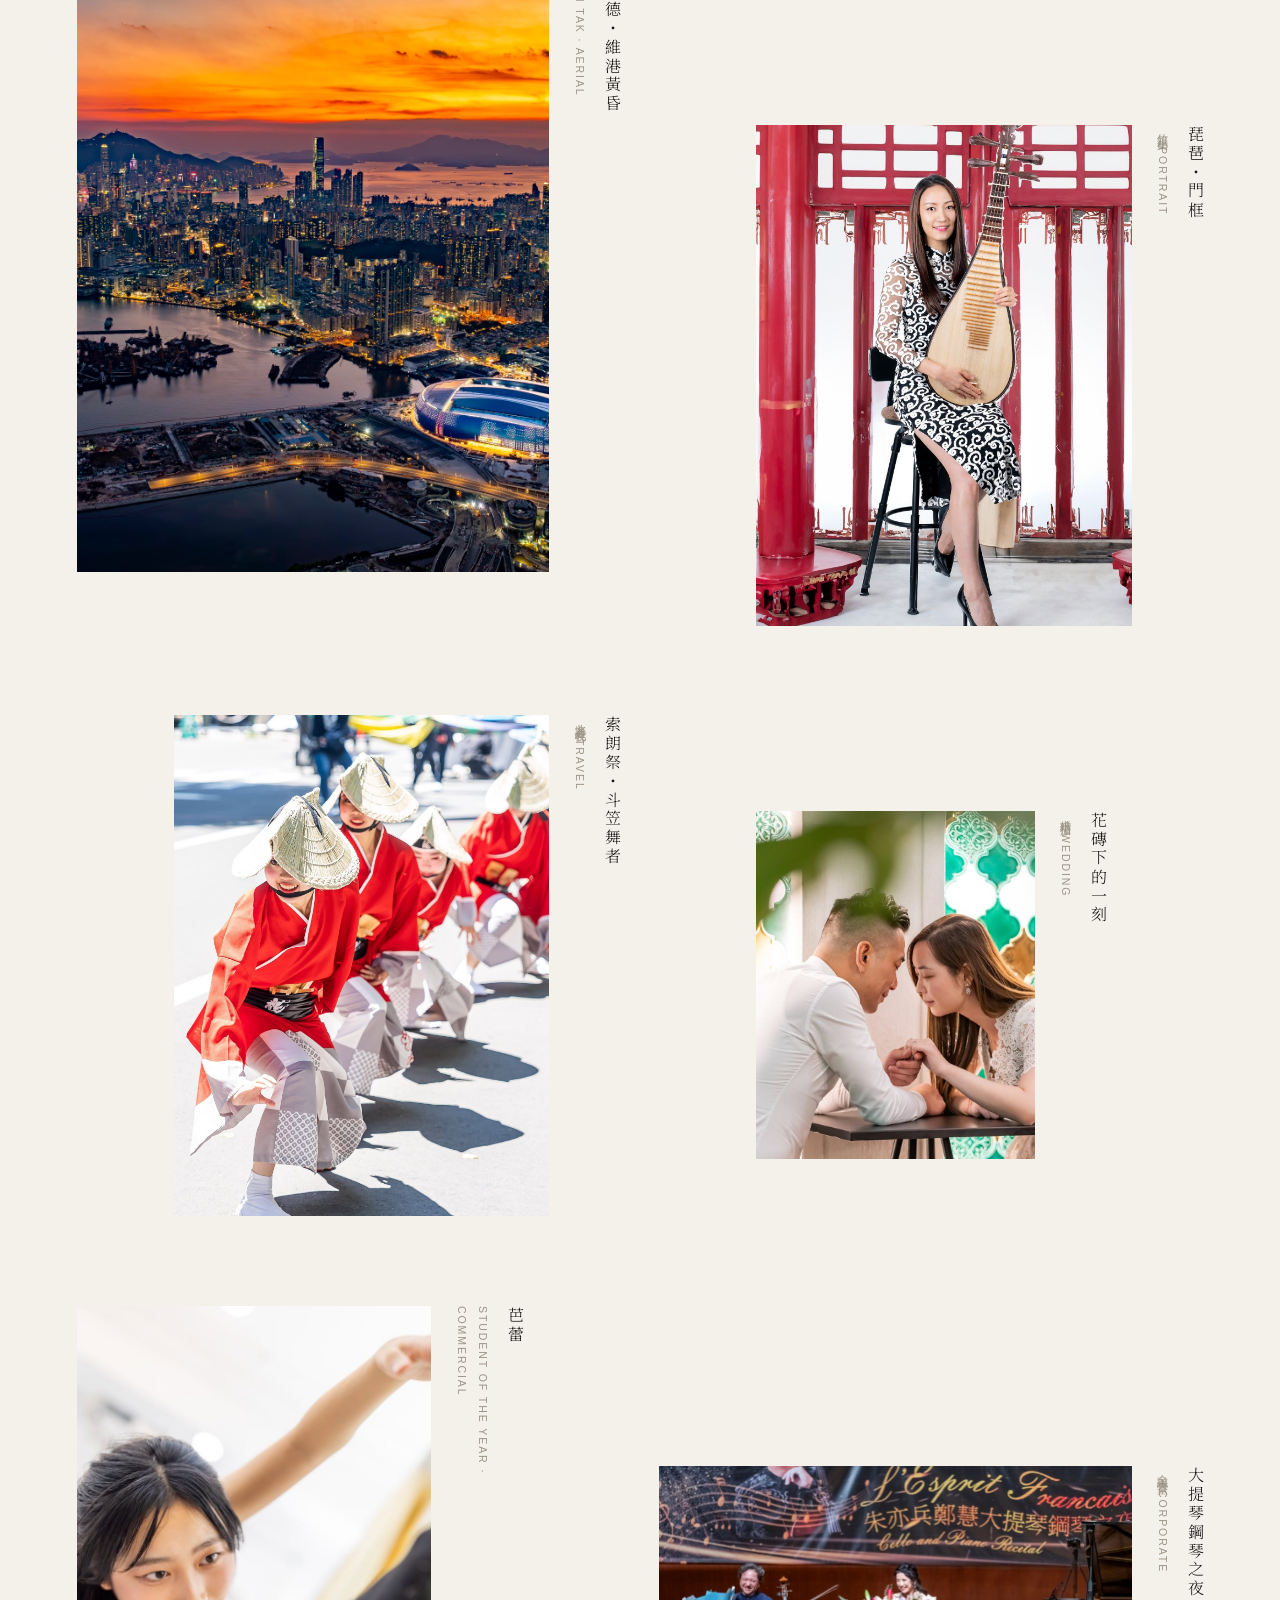
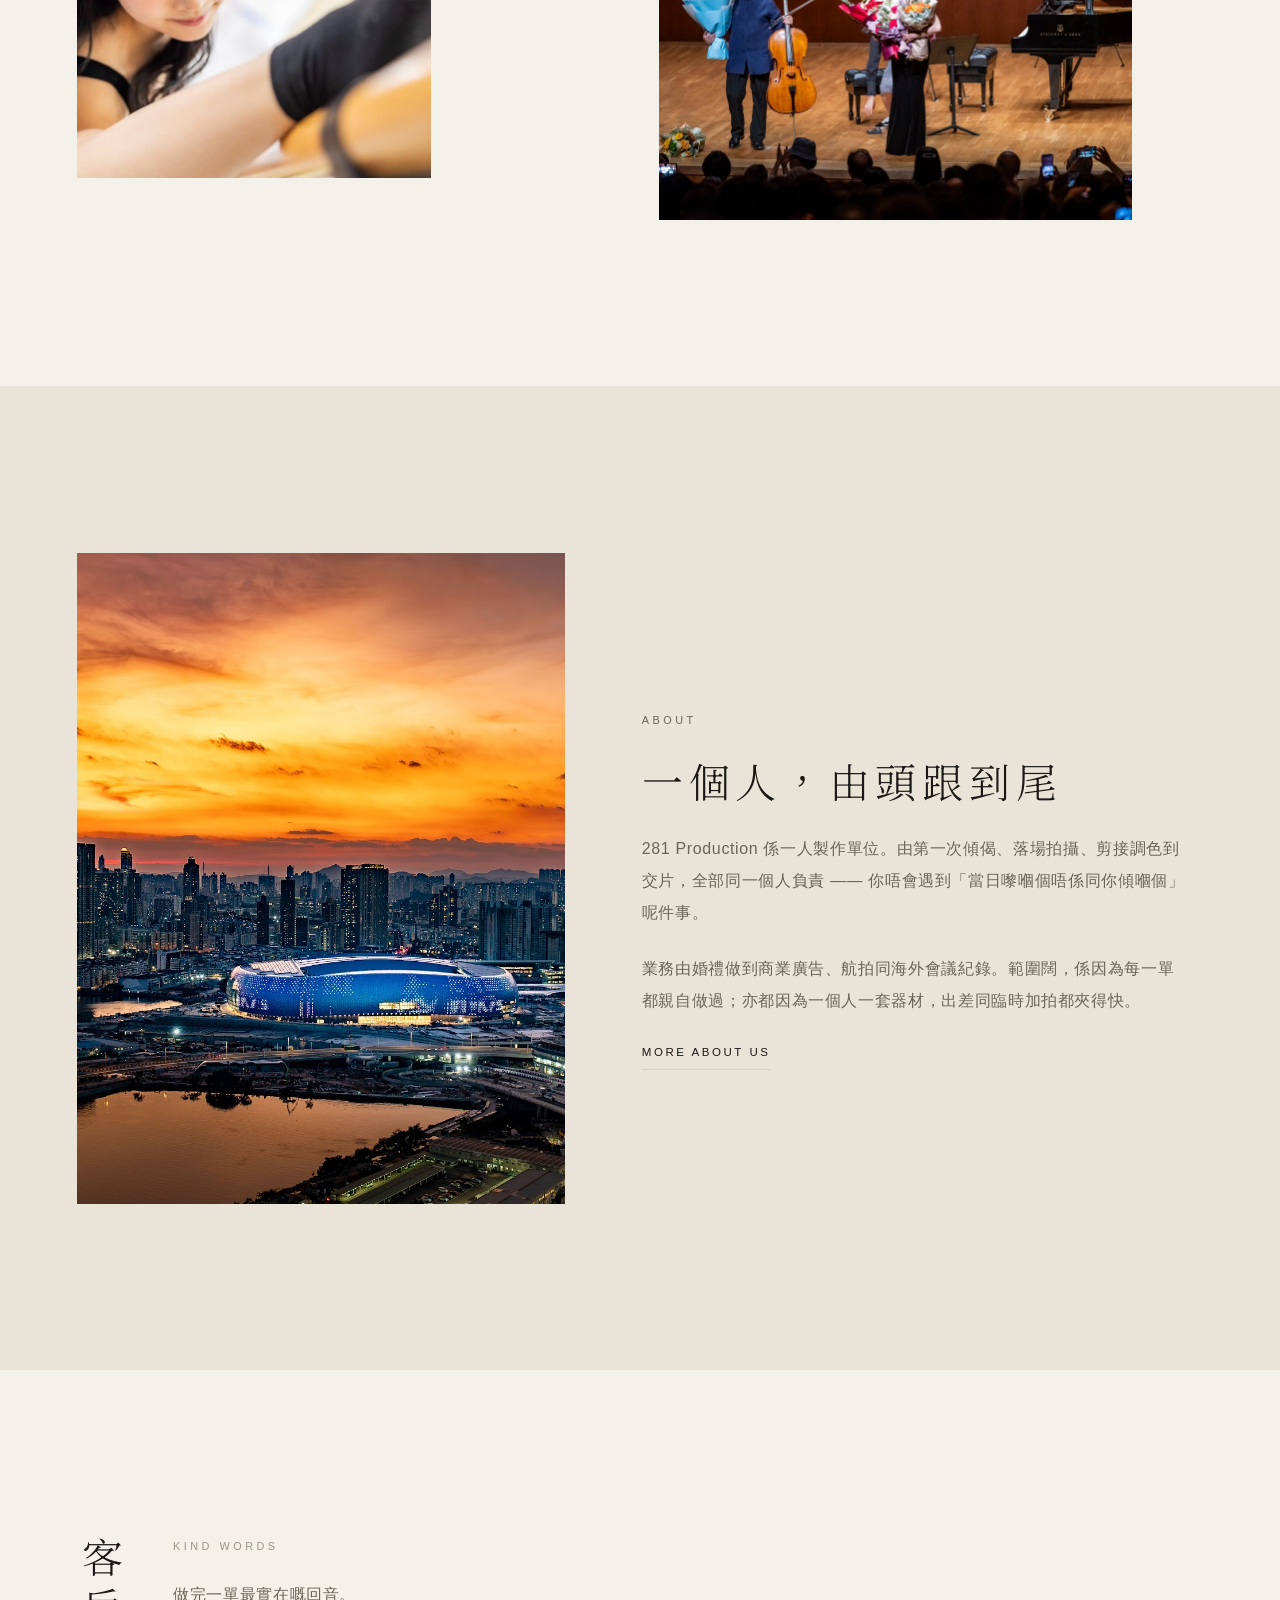
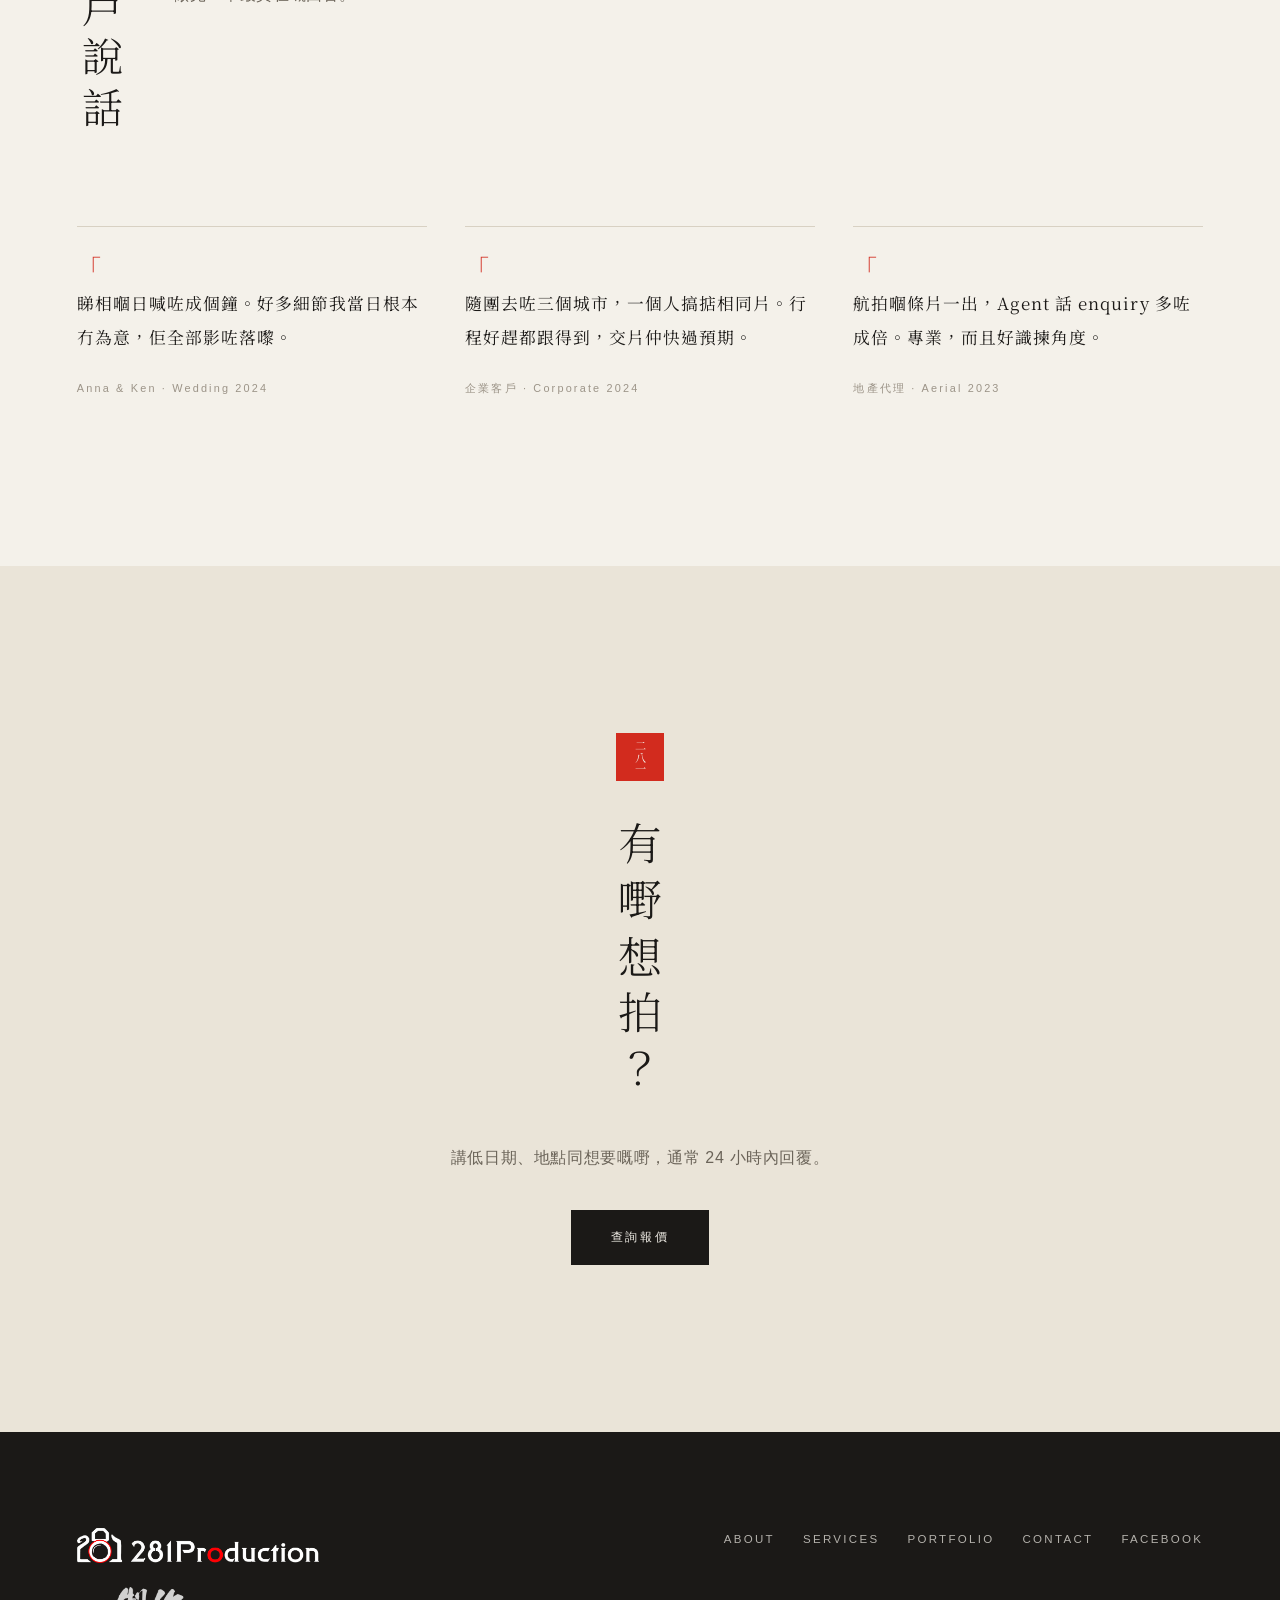
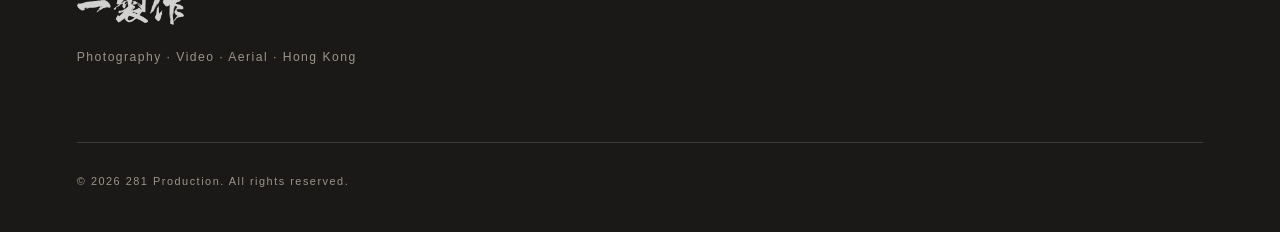
==== commit de5a3992: "design 2" ====
--- a/index.html
+++ b/index.html
@@ -3,11 +3,12 @@
 <head>
 <meta charset="UTF-8">
 <meta name="viewport" content="width=device-width, initial-scale=1">
+<meta name="theme-color" content="#f4f1ea">
 <title>281 Production — 香港攝影 · 錄影 · 航拍</title>
 <meta name="description" content="281 Production：香港一人製作單位。婚禮攝錄、商業廣告、航拍、海外業務會議、旅遊宣傳、人像攝影。">
 <link rel="preconnect" href="https://fonts.googleapis.com">
 <link rel="preconnect" href="https://fonts.gstatic.com" crossorigin>
-<link href="https://fonts.googleapis.com/css2?family=Cormorant+Garamond:ital,wght@0,300;0,400;0,500;1,300&family=Jost:wght@300;400;500&display=swap" rel="stylesheet">
+<link href="https://fonts.googleapis.com/css2?family=Noto+Serif+TC:wght@200;300;400&display=swap" rel="stylesheet">
 <link rel="icon" href="images/logo-mark-512.png" type="image/png">
 <link rel="apple-touch-icon" href="images/logo-mark-180.png">
 <link rel="stylesheet" href="css/style.css">
@@ -20,246 +21,251 @@
   <div class="bar">
     <a class="logo" href="index.html" aria-label="281 Production">
       <img src="images/logo-lockup-dark.png" alt="281 Production" width="900" height="131">
-      <img class="alt" src="images/logo-lockup-light.png" alt="" aria-hidden="true" width="900" height="131">
     </a>
     <button class="nav-toggle" aria-expanded="false" aria-controls="nav" aria-label="Menu">
       <span></span><span></span><span></span>
     </button>
     <nav id="nav" class="nav">
-      <a href="index.html" aria-current="page">Home</a>
+      <a href="index.html" aria-current="page">主頁<span class="en">Home</span></a>
+      <a href="about.html">關於<span class="en">About</span></a>
+      <a href="services.html">服務<span class="en">Services</span></a>
+      <a href="portfolio.html">作品<span class="en">Portfolio</span></a>
+      <a href="contact.html">聯絡<span class="en">Contact</span></a>
+    </nav>
+  </div>
+</header>
+
+<main id="main">
+
+  <!-- Hero：和紙底、書法主視覺，縱排句企喺書法同相中間。
+       唔用大相鋪滿 —— 留白本身就係呢個風格嘅主角。 -->
+  <section class="hero">
+    <div class="hero-copy">
+      <img class="hero-brush" src="images/logo-yatjai.png" alt="一製作" width="700" height="251">
+      <h1>一個人，由頭跟到尾<span class="en">Hong Kong · Photography · Video · Aerial</span></h1>
+      <p class="lede">婚禮、商業廣告、航拍、海外業務會議、旅遊宣傳 —— 由傾偈到交片，同一個人跟足全程。</p>
+      <div class="hero-actions">
+        <a class="btn" href="services.html">睇服務範圍</a>
+        <a class="btn ghost" href="portfolio.html">作品集</a>
+      </div>
+    </div>
+
+    <p class="tate hero-tate">攝影・錄影・航拍<br><b>香港・一人製作</b></p>
+
+    <figure class="frame hero-photo" data-label="images/aerial-02.jpg">
+      <img src="images/aerial-02.jpg" alt="啟德體育園與維港日落航拍" fetchpriority="high">
+    </figure>
+  </section>
+
+  <!-- Services：左邊縱排題 + sticky 預覽，右邊漢數字列表 -->
+  <section class="section svc">
+    <div class="svc-head">
+      <p class="eyebrow">What we do</p>
+      <h2>服務範圍</h2>
+      <!-- 六個分類各一張代表作。換相只需改 src / data-label -->
+      <div class="svc-preview" aria-hidden="true">
+        <figure class="frame is-active" data-for="wedding" data-label="images/wedding-01.jpg">
+          <img src="images/wedding-01.jpg" alt="" loading="lazy"></figure>
+        <figure class="frame" data-for="commercial" data-label="images/commercial-01.jpg">
+          <img src="images/commercial-01.jpg" alt="" loading="lazy"></figure>
+        <figure class="frame" data-for="aerial" data-label="images/aerial-01.jpg">
+          <img src="images/aerial-01.jpg" alt="" loading="lazy"></figure>
+        <figure class="frame" data-for="corporate" data-label="images/corporate-01.jpg">
+          <img src="images/corporate-01.jpg" alt="" loading="lazy"></figure>
+        <figure class="frame" data-for="travel" data-label="images/travel-05.jpg">
+          <img src="images/travel-05.jpg" alt="" loading="lazy"></figure>
+        <figure class="frame" data-for="portrait" data-label="images/portrait-04.jpg">
+          <img src="images/portrait-04.jpg" alt="" loading="lazy"></figure>
+      </div>
+    </div>
+
+    <ol class="svc-list">
+      <li><a href="services.html#wedding" data-svc="wedding">
+        <span class="svc-num">壹</span>
+        <span class="svc-title">婚禮攝錄</span>
+        <span class="svc-body">
+          <span class="svc-en">Wedding</span>
+          <span class="svc-tags">Wedding Day・Pre-Wedding・註冊儀式・精華短片</span>
+        </span>
+        <span class="svc-arrow" aria-hidden="true">→</span>
+      </a></li>
+      <li><a href="services.html#commercial" data-svc="commercial">
+        <span class="svc-num">貳</span>
+        <span class="svc-title">商業廣告</span>
+        <span class="svc-body">
+          <span class="svc-en">Commercial</span>
+          <span class="svc-tags">產品硬照・品牌形象片・社交平台短片・空間拍攝</span>
+        </span>
+        <span class="svc-arrow" aria-hidden="true">→</span>
+      </a></li>
+      <li><a href="services.html#aerial" data-svc="aerial">
+        <span class="svc-num">參</span>
+        <span class="svc-title">航拍</span>
+        <span class="svc-body">
+          <span class="svc-en">Aerial</span>
+          <span class="svc-tags">地產樓盤・工程進度・活動全景・風景素材</span>
+        </span>
+        <span class="svc-arrow" aria-hidden="true">→</span>
+      </a></li>
+      <li><a href="services.html#corporate" data-svc="corporate">
+        <span class="svc-num">肆</span>
+        <span class="svc-title">企業演出</span>
+        <span class="svc-body">
+          <span class="svc-en">Corporate</span>
+          <span class="svc-tags">音樂會・演出紀錄・隨團出埠・展覽・企業人像</span>
+        </span>
+        <span class="svc-arrow" aria-hidden="true">→</span>
+      </a></li>
+      <li><a href="services.html#travel" data-svc="travel">
+        <span class="svc-num">伍</span>
+        <span class="svc-title">旅遊宣傳</span>
+        <span class="svc-body">
+          <span class="svc-en">Travel</span>
+          <span class="svc-tags">目的地短片・行程實拍・酒店拍攝・內容包</span>
+        </span>
+        <span class="svc-arrow" aria-hidden="true">→</span>
+      </a></li>
+      <li><a href="services.html#portrait" data-svc="portrait">
+        <span class="svc-num">陸</span>
+        <span class="svc-title">人像</span>
+        <span class="svc-body">
+          <span class="svc-en">Portrait</span>
+          <span class="svc-tags">個人形象照・全家福・孕婦寫真・初生嬰兒</span>
+        </span>
+        <span class="svc-arrow" aria-hidden="true">→</span>
+      </a></li>
+    </ol>
+  </section>
+
+  <!-- 數字帶 -->
+  <section class="stats">
+    <!-- TODO: 呢四個數字係估算，換返真數 -->
+    <div class="stat"><strong>500<sup>+</sup></strong><span>完成項目</span></div>
+    <div class="stat"><strong>12</strong><span>年經驗</span></div>
+    <div class="stat"><strong>20<sup>+</sup></strong><span>拍攝城市</span></div>
+    <div class="stat"><strong>1</strong><span>由頭跟到尾嘅人</span></div>
+  </section>
+
+  <!-- Featured work：錯落編排，說明縱排貼喺相右邊 -->
+  <section class="section">
+    <header class="section-head split">
+      <h2>作品</h2>
+      <div>
+        <p class="eyebrow">Selected work</p>
+        <p class="lede">六個分類入面揀出嚟嘅幾張。</p>
+      </div>
+      <a class="link" href="portfolio.html">See all work</a>
+    </header>
+
+    <div class="work-grid">
+      <a class="work-item" style="--col:1/7; --ar:4/5" href="portfolio.html#aerial">
+        <figure class="frame" data-label="images/aerial-03.jpg">
+          <img src="images/aerial-03.jpg" alt="啟德與維港黃昏航拍" loading="lazy"></figure>
+        <div class="work-cap"><h3>啟德・維港黃昏</h3><p class="meta">Kai Tak · Aerial</p></div>
+      </a>
+
+      <a class="work-item" style="--col:8/13; --ar:3/4; --shift:9rem" href="portfolio.html#portrait">
+        <figure class="frame" data-label="images/portrait-07.jpg">
+          <img src="images/portrait-07.jpg" alt="竹韻小集琵琶樂師，中式門框場景" loading="lazy"></figure>
+        <div class="work-cap"><h3>琵琶・門框</h3><p class="meta">竹韻小集 · Portrait</p></div>
+      </a>
+
+      <a class="work-item" style="--col:2/7; --ar:3/4" href="portfolio.html#travel">
+        <figure class="frame" data-label="images/travel-05.jpg">
+          <img src="images/travel-05.jpg" alt="札幌索朗祭紅衣斗笠舞者" loading="lazy"></figure>
+        <div class="work-cap"><h3>索朗祭・斗笠舞者</h3><p class="meta">北海道札幌 · Travel</p></div>
+      </a>
+
+      <a class="work-item" style="--col:8/12; --ar:4/5; --shift:6rem" href="portfolio.html#wedding">
+        <figure class="frame" data-label="images/wedding-01.jpg">
+          <img src="images/wedding-01.jpg" alt="摩洛哥花磚背景情侶對望" loading="lazy"></figure>
+        <div class="work-cap"><h3>花磚下的一刻</h3><p class="meta">求婚拍攝 · Wedding</p></div>
+      </a>
+
+      <a class="work-item" style="--col:1/6; --ar:3/4" href="portfolio.html#commercial">
+        <figure class="frame" data-label="images/commercial-01.jpg">
+          <img src="images/commercial-01.jpg" alt="芭蕾舞排練，Student of the Year 拍攝" loading="lazy"></figure>
+        <div class="work-cap"><h3>芭蕾</h3><p class="meta">Student of the Year · Commercial</p></div>
+      </a>
+
+      <a class="work-item" style="--col:7/13; --ar:4/3; --shift:10rem" href="portfolio.html#corporate">
+        <figure class="frame" data-label="images/corporate-01.jpg">
+          <img src="images/corporate-01.jpg" alt="朱亦兵鄭慧大提琴鋼琴之夜謝幕" loading="lazy"></figure>
+        <div class="work-cap"><h3>大提琴鋼琴之夜</h3><p class="meta">金融大會堂 · Corporate</p></div>
+      </a>
+    </div>
+  </section>
+
+  <!-- About -->
+  <section class="section tint">
+    <div class="about-grid">
+      <figure class="frame" style="--ar:3/4" data-label="images/aerial-01.jpg">
+        <img src="images/aerial-01.jpg" alt="啟德體育園日落航拍" loading="lazy">
+      </figure>
+      <div>
+        <p class="eyebrow">About</p>
+        <h2>一個人，由頭跟到尾</h2>
+        <p>281 Production 係一人製作單位。由第一次傾偈、落場拍攝、剪接調色到交片，全部同一個人負責 —— 你唔會遇到「當日嚟嗰個唔係同你傾嗰個」呢件事。</p>
+        <p>業務由婚禮做到商業廣告、航拍同海外會議紀錄。範圍闊，係因為每一單都親自做過；亦都因為一個人一套器材，出差同臨時加拍都夾得快。</p>
+        <a class="link" href="about.html">More about us</a>
+      </div>
+    </div>
+  </section>
+
+  <!-- Testimonials -->
+  <section class="section">
+    <header class="section-head">
+      <h2>客戶說話</h2>
+      <div>
+        <p class="eyebrow">Kind words</p>
+        <p class="lede">做完一單最實在嘅回音。</p>
+      </div>
+    </header>
+    <div class="quote-grid">
+      <blockquote>
+        <p>睇相嗰日喊咗成個鐘。好多細節我當日根本冇為意，佢全部影咗落嚟。</p>
+        <cite>Anna &amp; Ken · Wedding 2024</cite>
+      </blockquote>
+      <blockquote>
+        <p>隨團去咗三個城市，一個人搞掂相同片。行程好趕都跟得到，交片仲快過預期。</p>
+        <cite>企業客戶 · Corporate 2024</cite>
+      </blockquote>
+      <blockquote>
+        <p>航拍嗰條片一出，Agent 話 enquiry 多咗成倍。專業，而且好識揀角度。</p>
+        <cite>地產代理 · Aerial 2023</cite>
+      </blockquote>
+    </div>
+  </section>
+
+  <!-- CTA -->
+  <section class="cta">
+    <span class="seal" aria-hidden="true">二八一</span>
+    <h2>有嘢想拍？</h2>
+    <p>講低日期、地點同想要嘅嘢，通常 24 小時內回覆。</p>
+    <a class="btn" href="contact.html">查詢報價</a>
+  </section>
+
+</main>
+
+<footer class="site-footer">
+  <div class="foot-grid">
+    <div>
+      <a class="logo" href="index.html" aria-label="281 Production">
+        <img src="images/logo-lockup-light.png" alt="281 Production" width="900" height="131">
+      </a>
+      <img class="yatjai" src="images/logo-yatjai.png" alt="一製作" width="700" height="251">
+      <p class="meta">Photography · Video · Aerial · Hong Kong</p>
+    </div>
+    <nav>
       <a href="about.html">About</a>
       <a href="services.html">Services</a>
       <a href="portfolio.html">Portfolio</a>
       <a href="contact.html">Contact</a>
+      <a href="https://www.facebook.com/281Production" target="_blank" rel="noopener">Facebook</a>
     </nav>
   </div>
-</header>
-
-<main id="main">
-
-  <!-- Hero：圖片 sticky，下一段捲上去蓋住，做出視差 -->
-  <section class="hero">
-    <div class="hero-media">
-      <figure class="frame hero-frame" data-label="images/aerial-02.jpg">
-        <img src="images/aerial-02.jpg" alt="啟德體育園與維港日落航拍" fetchpriority="high">
-      </figure>
-      <div class="hero-inner">
-        <p class="eyebrow rise" style="--d:0ms">Hong Kong · Photography · Video · Aerial</p>
-        <h1>
-          <span class="line"><span style="--d:120ms">One person.</span></span>
-          <span class="line"><span style="--d:240ms"><em>Every frame.</em></span></span>
-        </h1>
-        <p class="lede rise" style="--d:420ms">婚禮、商業廣告、航拍、海外業務會議、旅遊宣傳 —— 由傾偈到交片，一個人跟足全程。</p>
-        <div class="hero-actions rise" style="--d:540ms">
-          <a class="btn" href="services.html">睇服務範圍</a>
-          <a class="btn ghost light" href="portfolio.html">作品集</a>
-        </div>
-      </div>
-      <span class="hero-cue" aria-hidden="true">Scroll</span>
-    </div>
-  </section>
-
-  <!-- 之後所有內容要蓋住 sticky hero -->
-  <div class="over">
-
-    <!-- 跑馬燈：一眼睇晒六條業務線 -->
-    <div class="marquee" aria-hidden="true">
-      <div class="marquee-track">
-        <span>婚禮攝錄</span><i>◆</i><span>商業廣告</span><i>◆</i><span>航拍</span><i>◆</i><span>海外業務會議</span><i>◆</i><span>旅遊宣傳</span><i>◆</i><span>人像</span><i>◆</i>
-        <span>婚禮攝錄</span><i>◆</i><span>商業廣告</span><i>◆</i><span>航拍</span><i>◆</i><span>海外業務會議</span><i>◆</i><span>旅遊宣傳</span><i>◆</i><span>人像</span><i>◆</i>
-      </div>
-    </div>
-
-    <!-- Services：左邊 sticky 預覽，右邊分類列表 -->
-    <section class="section svc">
-      <div class="svc-head">
-        <p class="eyebrow">What we do</p>
-        <h2>服務範圍</h2>
-        <p class="svc-intro">一個人做曬，所以分類要講得清楚。</p>
-        <!-- 六個分類各一張代表作。換相只需改 src / data-label -->
-        <div class="svc-preview" aria-hidden="true">
-          <figure class="frame is-active" data-for="wedding" style="--ar:4/5" data-label="images/wedding-01.jpg">
-            <img src="images/wedding-01.jpg" alt="" loading="lazy"></figure>
-          <figure class="frame" data-for="commercial" style="--ar:4/5" data-label="images/commercial-01.jpg">
-            <img src="images/commercial-01.jpg" alt="" loading="lazy"></figure>
-          <figure class="frame" data-for="aerial" style="--ar:4/5" data-label="images/aerial-01.jpg">
-            <img src="images/aerial-01.jpg" alt="" loading="lazy"></figure>
-          <figure class="frame" data-for="corporate" style="--ar:4/5" data-label="images/corporate-01.jpg">
-            <img src="images/corporate-01.jpg" alt="" loading="lazy"></figure>
-          <figure class="frame" data-for="travel" style="--ar:4/5" data-label="images/travel-05.jpg">
-            <img src="images/travel-05.jpg" alt="" loading="lazy"></figure>
-          <figure class="frame" data-for="portrait" style="--ar:4/5" data-label="images/portrait-04.jpg">
-            <img src="images/portrait-04.jpg" alt="" loading="lazy"></figure>
-        </div>
-      </div>
-
-      <ol class="svc-list">
-        <li><a href="services.html#wedding" data-svc="wedding">
-          <span class="svc-num">01</span>
-          <span class="svc-body"><span class="svc-title">婚禮攝錄 <em>Wedding</em></span>
-          <span class="svc-tags">Wedding Day · Pre-Wedding · 註冊儀式 · 精華短片</span></span>
-          <span class="svc-arrow" aria-hidden="true">→</span>
-        </a></li>
-        <li><a href="services.html#commercial" data-svc="commercial">
-          <span class="svc-num">02</span>
-          <span class="svc-body"><span class="svc-title">商業廣告 <em>Commercial</em></span>
-          <span class="svc-tags">產品硬照 · 品牌形象片 · 社交平台短片 · 空間拍攝</span></span>
-          <span class="svc-arrow" aria-hidden="true">→</span>
-        </a></li>
-        <li><a href="services.html#aerial" data-svc="aerial">
-          <span class="svc-num">03</span>
-          <span class="svc-body"><span class="svc-title">航拍 <em>Aerial</em></span>
-          <span class="svc-tags">地產樓盤 · 工程進度 · 活動全景 · 風景素材</span></span>
-          <span class="svc-arrow" aria-hidden="true">→</span>
-        </a></li>
-        <li><a href="services.html#corporate" data-svc="corporate">
-          <span class="svc-num">04</span>
-          <span class="svc-body"><span class="svc-title">企業 · 演出紀錄 <em>Corporate</em></span>
-          <span class="svc-tags">音樂會 · 演出紀錄 · 隨團出埠 · 展覽 · 企業人像</span></span>
-          <span class="svc-arrow" aria-hidden="true">→</span>
-        </a></li>
-        <li><a href="services.html#travel" data-svc="travel">
-          <span class="svc-num">05</span>
-          <span class="svc-body"><span class="svc-title">旅遊宣傳 <em>Travel</em></span>
-          <span class="svc-tags">目的地短片 · 行程實拍 · 酒店拍攝 · 內容包</span></span>
-          <span class="svc-arrow" aria-hidden="true">→</span>
-        </a></li>
-        <li><a href="services.html#portrait" data-svc="portrait">
-          <span class="svc-num">06</span>
-          <span class="svc-body"><span class="svc-title">人像 <em>Portrait</em></span>
-          <span class="svc-tags">個人形象照 · 全家福 · 孕婦寫真 · 初生嬰兒</span></span>
-          <span class="svc-arrow" aria-hidden="true">→</span>
-        </a></li>
-      </ol>
-    </section>
-
-    <!-- 數字帶 -->
-    <section class="stats">
-      <!-- TODO: 呢四個數字係估算，換返真數 -->
-      <div class="stat"><strong>500<sup>+</sup></strong><span>完成項目</span></div>
-      <div class="stat"><strong>12</strong><span>年經驗</span></div>
-      <div class="stat"><strong>20<sup>+</sup></strong><span>拍攝城市</span></div>
-      <div class="stat"><strong>1</strong><span>由頭跟到尾嘅人</span></div>
-    </section>
-
-    <!-- Featured work：非對稱編排，唔再係齊口格仔 -->
-    <section class="section">
-      <header class="section-head split">
-        <div>
-          <p class="eyebrow">Selected</p>
-          <h2>Featured Work</h2>
-        </div>
-        <a class="link" href="portfolio.html">See all work</a>
-      </header>
-
-      <div class="work-grid">
-        <a class="work-item" style="--col:1/8; --ar:16/11" href="portfolio.html#aerial">
-          <figure class="frame" data-label="images/aerial-03.jpg">
-            <img src="images/aerial-03.jpg" alt="啟德與維港黃昏航拍" loading="lazy"></figure>
-          <div class="work-cap"><h3>啟德 · 維港黃昏</h3><p class="meta">Kai Tak · Aerial</p></div>
-        </a>
-
-        <a class="work-item" style="--col:9/13; --ar:3/4; --shift:7rem" href="portfolio.html#portrait">
-          <figure class="frame" data-label="images/portrait-07.jpg">
-            <img src="images/portrait-07.jpg" alt="竹韻小集琵琶樂師，中式門框場景" loading="lazy"></figure>
-          <div class="work-cap"><h3>琵琶 · 門框</h3><p class="meta">竹韻小集樂師專輯 · Portrait</p></div>
-        </a>
-
-        <a class="work-item" style="--col:2/6; --ar:3/4" href="portfolio.html#travel">
-          <figure class="frame" data-label="images/travel-05.jpg">
-            <img src="images/travel-05.jpg" alt="札幌索朗祭紅衣斗笠舞者" loading="lazy"></figure>
-          <div class="work-cap"><h3>索朗祭 · 斗笠舞者</h3><p class="meta">北海道札幌 · Travel</p></div>
-        </a>
-
-        <a class="work-item" style="--col:7/13; --ar:16/11; --shift:5rem" href="portfolio.html#wedding">
-          <figure class="frame" data-label="images/wedding-01.jpg">
-            <img src="images/wedding-01.jpg" alt="摩洛哥花磚背景情侶對望" loading="lazy"></figure>
-          <div class="work-cap"><h3>花磚下的一刻</h3><p class="meta">求婚拍攝 · Wedding</p></div>
-        </a>
-
-        <a class="work-item" style="--col:1/7; --ar:3/2" href="portfolio.html#commercial">
-          <figure class="frame" data-label="images/commercial-01.jpg">
-            <img src="images/commercial-01.jpg" alt="芭蕾舞排練，Student of the Year 拍攝" loading="lazy"></figure>
-          <div class="work-cap"><h3>芭蕾</h3><p class="meta">Student of the Year · Commercial</p></div>
-        </a>
-
-        <a class="work-item" style="--col:8/13; --ar:1/1; --shift:8rem" href="portfolio.html#corporate">
-          <figure class="frame" data-label="images/corporate-01.jpg">
-            <img src="images/corporate-01.jpg" alt="朱亦兵鄭慧大提琴鋼琴之夜謝幕" loading="lazy"></figure>
-          <div class="work-cap"><h3>大提琴鋼琴之夜</h3><p class="meta">香港金融大會堂 · Corporate</p></div>
-        </a>
-      </div>
-    </section>
-
-    <!-- About：大字 + 側邊圖 -->
-    <section class="section tint">
-      <div class="about-grid">
-        <figure class="frame" style="--ar:3/2" data-label="images/aerial-01.jpg">
-          <img src="images/aerial-01.jpg" alt="啟德體育園日落航拍" loading="lazy">
-        </figure>
-        <div>
-          <p class="eyebrow">About</p>
-          <h2>一個人<br>由頭跟到尾</h2>
-          <p>281 Production 係一人製作單位。由第一次傾偈、落場拍攝、剪接調色到交片，全部同一個人負責 —— 你唔會遇到「當日嚟嗰個唔係同你傾嗰個」呢件事。</p>
-          <p>業務由婚禮做到商業廣告、航拍同海外會議紀錄。範圍闊，係因為每一單都親自做過；亦都因為一個人一套器材，出差同臨時加拍都夾得快。</p>
-          <a class="link" href="about.html">More about us</a>
-        </div>
-      </div>
-    </section>
-
-    <!-- Testimonials -->
-    <section class="section">
-      <header class="section-head">
-        <p class="eyebrow">Kind words</p>
-        <h2>Testimonials</h2>
-      </header>
-      <div class="quote-grid">
-        <blockquote>
-          <p>睇相嗰日喊咗成個鐘。好多細節我當日根本冇為意，佢全部影咗落嚟。</p>
-          <cite>Anna &amp; Ken · Wedding 2024</cite>
-        </blockquote>
-        <blockquote>
-          <p>隨團去咗三個城市，一個人搞掂相同片。行程好趕都跟得到，交片仲快過預期。</p>
-          <cite>企業客戶 · Corporate 2024</cite>
-        </blockquote>
-        <blockquote>
-          <p>航拍嗰條片一出，Agent 話 enquiry 多咗成倍。專業，而且好識揀角度。</p>
-          <cite>地產代理 · Aerial 2023</cite>
-        </blockquote>
-      </div>
-    </section>
-
-    <!-- CTA -->
-    <section class="cta big">
-      <p class="eyebrow">Let's talk</p>
-      <h2>有 project<br>想傾？</h2>
-      <p>講低日期、地點同想要嘅嘢，通常 24 小時內回覆。</p>
-      <a class="btn" href="contact.html">查詢報價</a>
-    </section>
-
-    <footer class="site-footer">
-      <div class="foot-grid">
-        <div>
-          <a class="logo" href="index.html" aria-label="281 Production">
-            <img src="images/logo-lockup-dark.png" alt="281 Production" width="900" height="131">
-          </a>
-          <img class="yatjai" src="images/logo-yatjai.png" alt="一製作" width="700" height="251">
-          <p class="meta">Photography · Video · Aerial · Hong Kong</p>
-        </div>
-        <nav>
-          <a href="about.html">About</a>
-          <a href="services.html">Services</a>
-          <a href="portfolio.html">Portfolio</a>
-          <a href="contact.html">Contact</a>
-          <a href="https://www.facebook.com/281Production" target="_blank" rel="noopener">Facebook</a>
-        </nav>
-      </div>
-      <p class="copy">© <span data-year></span> 281 Production. All rights reserved.</p>
-    </footer>
-
-  </div><!-- /.over -->
-
-</main>
+  <p class="copy">© <span data-year></span> 281 Production. All rights reserved.</p>
+</footer>
 
 <!-- 浮動 WhatsApp 按鈕。換真號碼：sed -i '' 's/85200000000/852你嘅8位數字/g' *.html -->
 <a class="wa" href="https://wa.me/85200000000?text=%E4%BD%A0%E5%A5%BD%EF%BC%8C%E6%88%91%E6%83%B3%E6%9F%A5%E8%A9%A2%E6%94%9D%E5%BD%B1%E6%9C%8D%E5%8B%99"
--- a/css/style.css
+++ b/css/style.css
@@ -1,55 +1,93 @@
-/* 281 Production — 全站樣式 */
+/* 281 Production — 和紙 · 縱排
+   排版原則：留白（間）行先，墨色由相同字帶出，朱色只做印章式點綴。
+   只載一個 webfont（Noto Serif TC 明朝體）做標題同縱排；
+   內文用系統黑體 —— PingFang HK / 微軟正黑本身就夠乾淨，兼且零下載。 */
 
 :root {
-  --ink: #1b1917;
-  --ink-soft: #6b645d;
-  --line: #e4e0da;
-  --bg: #fdfcfa;
-  --sand: #a08c6a;
-  --ph: #ece8e2;          /* 圖片未放上去時嘅底色 */
-  --serif: "Cormorant Garamond", Georgia, "Songti TC", serif;
-  --sans: "Jost", -apple-system, "Helvetica Neue", "PingFang HK", sans-serif;
-  --pad: clamp(1.25rem, 5vw, 5rem);
+  /* 墨 */
+  --sumi:   #1b1917;        /* 同 logo 入面嘅黑一致 */
+  --sumi-2: #6b6459;
+  --sumi-3: #9c9488;
+  /* 紙 */
+  --washi:  #f4f1ea;
+  --washi-2:#eae4d8;
+  --line:   #d8d1c3;
+  --ph:     #e5dfd2;        /* 圖片未放上去時嘅底色 */
+  /* 朱：logo 個紅係純 #ff0000，喺和紙底上太跳，收深少少做印色。
+     只用喺細節（印章、序號、focus），大面積唔用。 */
+  --shu:    #d22b1e;
+
+  --mincho: "Noto Serif TC", "Songti TC", serif;
+  --gothic: -apple-system, "Helvetica Neue", "PingFang HK", "Microsoft JhengHei", sans-serif;
+
+  --pad: clamp(1.5rem, 6vw, 7rem);
+  --ma:  clamp(5rem, 13vw, 13rem);   /* 「間」：段與段之間嘅呼吸位，呢個系統嘅主角 */
   --gap: clamp(1rem, 3vw, 2.5rem);
 }
 
 *, *::before, *::after { box-sizing: border-box; }
 * { margin: 0; }
 
-html { scroll-behavior: smooth; scroll-padding-top: 5rem; }
+html { scroll-behavior: smooth; scroll-padding-top: 6rem; }
 
 body {
-  background: var(--bg);
-  color: var(--ink);
-  font: 300 clamp(0.95rem, 0.9rem + 0.2vw, 1.05rem)/1.75 var(--sans);
+  background: var(--washi);
+  color: var(--sumi);
+  font: 400 clamp(0.9rem, 0.86rem + 0.2vw, 1rem)/2 var(--gothic);
+  letter-spacing: .04em;
   -webkit-font-smoothing: antialiased;
 }
 
 img { display: block; width: 100%; height: 100%; object-fit: cover; }
 a { color: inherit; }
 
-h1, h2, h3 { font-family: var(--serif); font-weight: 300; line-height: 1.15; letter-spacing: .01em; }
-/* Cormorant 預設用舊體數字，「281」會變「28i」。凡有數字嘅地方逼返等高數字。 */
-.stat strong, .num, .svc-num, .copy { font-variant-numeric: lining-nums; }
-h1 { font-size: clamp(2.75rem, 7vw, 5.5rem); }
-h2 { font-size: clamp(2rem, 4vw, 3.25rem); }
-h3 { font-size: clamp(1.25rem, 2vw, 1.6rem); }
-em { font-style: italic; color: var(--sand); }
-
+h1, h2, h3 {
+  font-family: var(--mincho); font-weight: 300;
+  line-height: 1.4; letter-spacing: .08em;
+}
+h1 { font-size: clamp(2rem, 4.5vw, 3.4rem); }
+h2 { font-size: clamp(1.6rem, 3.2vw, 2.6rem); }
+h3 { font-size: clamp(1.1rem, 1.8vw, 1.4rem); }
+em { font-style: normal; }
+
+/* ---------- 縱排 ----------
+   writing-mode 之下 height 先係「行長」。長句一定要俾 max-height，
+   唔係會拉到成頁咁高、唔會分欄。 */
+.tate {
+  writing-mode: vertical-rl;
+  font-family: var(--mincho);
+  line-height: 1.9;
+  letter-spacing: .18em;
+}
+/* 縱排入面嘅阿拉伯數字會瞓低，要逼佢企返 */
+.num-up { text-combine-upright: all; }
+
+/* ---------- 共用細字 ---------- */
 .eyebrow {
-  font-size: .72rem; letter-spacing: .28em; text-transform: uppercase;
-  color: var(--sand); margin-bottom: .75rem;
-}
-.meta { font-size: .82rem; letter-spacing: .08em; color: var(--ink-soft); }
+  font-size: .68rem; letter-spacing: .32em; text-transform: uppercase;
+  color: var(--sumi-3); margin-bottom: 1.25rem;
+}
+.meta { font-size: .76rem; letter-spacing: .12em; color: var(--sumi-2); }
+.lede { font-size: 1rem; line-height: 2.1; color: var(--sumi-2); max-width: 34em; }
+.note { font-size: .8rem; color: var(--sumi-2); }
 .center { text-align: center; }
+
+/* 朱印：細細一格朱色方章，全站嘅識別記號 */
+.seal {
+  display: inline-grid; place-content: center;
+  width: 3rem; height: 3rem; flex: none;
+  background: var(--shu); color: var(--washi);
+  font-family: var(--mincho); font-size: .7rem; line-height: 1;
+  writing-mode: vertical-rl; letter-spacing: .1em;
+}
 
 .skip {
   position: absolute; left: -9999px; top: 0; z-index: 100;
-  background: var(--ink); color: #fff; padding: .75rem 1.25rem;
+  background: var(--sumi); color: var(--washi); padding: .75rem 1.25rem;
 }
 .skip:focus { left: 0; }
 
-:focus-visible { outline: 2px solid var(--sand); outline-offset: 3px; }
+:focus-visible { outline: 1px solid var(--shu); outline-offset: 4px; }
 
 /* ---------- 圖片框：未有圖時顯示檔名 placeholder ---------- */
 .frame {
@@ -59,57 +97,52 @@
 .frame::after {
   content: attr(data-label);
   position: absolute; inset: 0; display: grid; place-content: center;
-  font-size: .75rem; letter-spacing: .1em; color: #a9a29a;
-  background: repeating-linear-gradient(45deg, transparent 0 14px, rgba(0,0,0,.02) 14px 28px);
+  font-size: .72rem; letter-spacing: .1em; color: var(--sumi-3);
   opacity: 0; pointer-events: none; z-index: 2;
 }
 .frame:has(img.missing)::after { opacity: 1; }
 .frame img.missing { opacity: 0; }
-.frame img { transition: transform .8s cubic-bezier(.2,.7,.2,1); }
+.frame img { transition: transform 1.1s cubic-bezier(.2,.7,.2,1); }
 
 /* ---------- Header ---------- */
 .site-header {
   position: sticky; top: 0; z-index: 50;
-  background: var(--bg); border-bottom: 1px solid var(--line);
-  transition: background .4s, border-color .4s, color .4s;
-}
-/* 首頁 header 浮喺 hero 上面，捲過 hero 先變實色（.nav-solid 由 JS 加） */
-.home .site-header {
-  position: fixed; inset: 0 0 auto;
-  background: transparent; border-color: transparent; color: #fff;
-}
-.home .logo span { color: rgba(255,255,255,.72); }
-.home .nav-toggle span { background: #fff; }
-.home.nav-solid .site-header { background: var(--bg); border-color: var(--line); color: var(--ink); }
-.home.nav-solid .logo span { color: var(--ink-soft); }
-.home.nav-solid .nav-toggle span { background: var(--ink); }
+  background: color-mix(in srgb, var(--washi) 88%, transparent);
+  backdrop-filter: blur(10px);
+  border-bottom: 1px solid var(--line);
+}
 .bar {
   display: flex; align-items: center; justify-content: space-between;
-  gap: 1rem; padding: 1rem var(--pad);
+  gap: 1rem; padding: 1.1rem var(--pad);
 }
 .logo { display: block; line-height: 0; text-decoration: none; }
-.logo img { width: auto; height: clamp(1.9rem, 3.4vw, 2.35rem); }
-.logo .alt { display: none; }
-/* 首頁 header 未變實色時浮喺深色相上，改用白色版 logo */
-.home:not(.nav-solid) .site-header .logo img { display: none; }
-.home:not(.nav-solid) .site-header .logo .alt { display: block; }
-.nav { display: flex; gap: clamp(1rem, 2vw, 2rem); }
+.logo img { width: auto; height: clamp(1.6rem, 2.8vw, 2rem); }
+
+.nav { display: flex; gap: clamp(1.5rem, 3vw, 3rem); }
+/* 導航：中文行先，英文縮細擺喺下面 —— 和風排版嘅慣用做法 */
 .nav a {
-  text-decoration: none; font-size: .78rem; letter-spacing: .16em;
-  text-transform: uppercase; padding: .35rem 0; position: relative;
-}
-.nav a::after {
-  content: ""; position: absolute; left: 0; right: 100%; bottom: 0;
-  height: 1px; background: var(--sand); transition: right .3s;
-}
-.nav a:hover::after, .nav a[aria-current]::after { right: 0; }
+  text-decoration: none; display: block; text-align: center;
+  font-family: var(--mincho); font-size: .95rem; letter-spacing: .16em;
+  line-height: 1.3; padding-bottom: .3rem; position: relative;
+}
+.nav a .en {
+  display: block; font-family: var(--gothic); font-size: .56rem;
+  letter-spacing: .2em; text-transform: uppercase; color: var(--sumi-3);
+  margin-top: .15rem; transition: color .3s;
+}
+/* 現頁用一粒朱點標示，唔用底線 */
+.nav a[aria-current]::before {
+  content: ""; position: absolute; top: -.35rem; left: 50%; translate: -50% 0;
+  width: 4px; height: 4px; background: var(--shu);
+}
+.nav a:hover .en { color: var(--sumi); }
 
 .nav-toggle {
   display: none; background: none; border: 0; cursor: pointer;
-  width: 2rem; height: 1.5rem; padding: 0; position: relative;
+  width: 1.75rem; height: 1.25rem; padding: 0; position: relative;
 }
 .nav-toggle span {
-  position: absolute; left: 0; width: 100%; height: 1px; background: var(--ink);
+  position: absolute; left: 0; width: 100%; height: 1px; background: var(--sumi);
   transition: transform .3s, opacity .2s;
 }
 .nav-toggle span:nth-child(1) { top: 2px; }
@@ -122,351 +155,440 @@
 @media (max-width: 860px) {
   .nav-toggle { display: block; }
   .nav {
-    position: fixed; inset: 4.5rem 0 auto; background: var(--bg);
-    flex-direction: column; gap: 0; padding: 1rem var(--pad) 2rem;
+    position: fixed; inset: 4.25rem 0 auto; background: var(--washi);
+    flex-direction: column; gap: 0; padding: .5rem var(--pad) 2rem;
     border-bottom: 1px solid var(--line);
-    transform: translateY(-120%); transition: transform .35s cubic-bezier(.2,.7,.2,1);
+    transform: translateY(-120%); transition: transform .4s cubic-bezier(.2,.7,.2,1);
   }
   .nav.open { transform: none; }
-  .nav a { padding: .85rem 0; border-bottom: 1px solid var(--line); }
-}
-
-/* ---------- Hero：sticky 圖 + 內容捲上嚟蓋住，純 CSS 視差 ---------- */
-.hero { position: relative; height: 118svh; }
-.hero-media {
-  position: sticky; top: 0; height: 100svh; overflow: hidden;
-  display: grid; align-items: end;
-}
-.hero-frame { --ar: auto; position: absolute; inset: 0; height: 100%; }
-.hero-frame img { animation: slow-zoom 14s ease-out forwards; }
-.hero-frame::before {
-  content: ""; position: absolute; inset: 0; z-index: 1;
-  /* 相好光，字要夠對比先睇得清 */
-  background: linear-gradient(to top,
-    rgba(0,0,0,.82) 0%, rgba(0,0,0,.55) 28%, rgba(0,0,0,.12) 58%, rgba(0,0,0,.45) 100%);
-}
-.hero-inner {
-  position: relative; z-index: 2; padding: var(--pad);
-  padding-bottom: clamp(4rem, 10vh, 8rem); color: #fff; max-width: 52rem;
-}
-.hero-inner .eyebrow { color: #e8dcc4; }
-.hero-inner em { color: #e8dcc4; }
-.hero h1 { font-size: clamp(3rem, 9vw, 7.5rem); letter-spacing: -.01em; }
-.hero-actions { display: flex; flex-wrap: wrap; gap: 1rem; }
-.hero-cue {
-  position: absolute; z-index: 2; right: var(--pad); bottom: clamp(4rem, 10vh, 8rem);
-  color: #fff; font-size: .7rem; letter-spacing: .3em; text-transform: uppercase;
-  writing-mode: vertical-rl; opacity: .75;
-}
-.hero-cue::after {
-  content: ""; display: block; width: 1px; height: 3rem; margin: .75rem auto 0;
-  background: linear-gradient(#fff, transparent);
-}
-@media (max-width: 700px) { .hero-cue { display: none; } }
-
-/* 內容區蓋過 sticky hero */
-.over { position: relative; z-index: 3; background: var(--bg); }
-
-.lede { font-size: 1.05rem; margin: 1.25rem 0 2rem; max-width: 38ch; }
-
-/* 開場：整行由下面升上嚟 */
-.line { display: block; overflow: hidden; }
-.line > span { display: block; animation: rise .95s cubic-bezier(.22,1,.36,1) var(--d, 0ms) both; }
-.rise { animation: fade-up .8s cubic-bezier(.22,1,.36,1) var(--d, 0ms) both; }
-@keyframes rise { from { transform: translateY(110%); } }
-@keyframes fade-up { from { opacity: 0; transform: translateY(1.25rem); } }
-@keyframes slow-zoom { from { transform: scale(1.08); } to { transform: scale(1); } }
-
-/* ---------- 跑馬燈 ---------- */
-.marquee {
-  overflow: hidden; border-block: 1px solid var(--line);
-  padding: 1.1rem 0; background: var(--bg);
-}
-.marquee-track {
-  display: flex; align-items: center; gap: 2.5rem; width: max-content;
-  animation: marquee 32s linear infinite;
-}
-.marquee-track span {
-  font-family: var(--serif); font-size: clamp(1.4rem, 2.6vw, 2.2rem); white-space: nowrap;
-}
-.marquee-track i { color: var(--sand); font-style: normal; font-size: .6rem; }
-@keyframes marquee { to { transform: translateX(-50%); } }
-
-/* ---------- Buttons / links ---------- */
+  .nav a {
+    text-align: left; padding: 1.1rem 0; border-bottom: 1px solid var(--line);
+    display: flex; align-items: baseline; gap: 1rem;
+  }
+  .nav a .en { margin-top: 0; }
+  .nav a[aria-current]::before { top: 50%; left: -.9rem; translate: 0 -50%; }
+}
+
+/* ---------- 首頁 Hero：和紙底、書法主視覺、縱排句 ----------
+   冇大相鋪滿、冇漸層蓋字。留白本身就係主角。 */
+.hero {
+  display: grid;
+  grid-template-columns: minmax(0, 1fr) auto auto;
+  gap: clamp(1.25rem, 4vw, 4rem);
+  align-items: end;
+  min-height: min(100svh, 54rem);
+  padding: clamp(4rem, 9vh, 7rem) var(--pad) var(--ma);
+  border-bottom: 1px solid var(--line);
+}
+.hero-copy { max-width: 34rem; }
+/* 「一製作」書法：由 footer 裝飾升做主視覺 */
+.hero-brush {
+  width: clamp(11rem, 26vw, 19rem); height: auto;
+  margin: 0 0 clamp(1.75rem, 4vw, 2.75rem);
+}
+.hero h1 {
+  font-size: clamp(1.5rem, 2.6vw, 2.1rem); font-weight: 200;
+  letter-spacing: .12em; line-height: 1.7;
+}
+.hero h1 .en {
+  display: block; font-family: var(--gothic); font-size: .7rem; font-weight: 400;
+  letter-spacing: .3em; text-transform: uppercase; color: var(--sumi-3);
+  margin-top: 1rem;
+}
+.hero .lede { margin-top: 1.75rem; }
+.hero-actions { display: flex; flex-wrap: wrap; gap: .85rem; margin-top: 2.5rem; }
+
+/* 縱排句：企喺書法同相中間，成個設計嘅招牌動作 */
+.hero-tate {
+  font-size: clamp(.95rem, 1.5vw, 1.15rem);
+  max-height: 22em; color: var(--sumi-2);
+  align-self: end; margin-bottom: .5rem;
+}
+.hero-tate b { font-weight: 400; color: var(--sumi); }
+
+/* 右邊一張窄長相，唔鋪滿，留返紙邊 */
+.hero-photo { width: clamp(9rem, 22vw, 19rem); --ar: 3/4.4; }
+
+@media (max-width: 900px) {
+  .hero {
+    grid-template-columns: minmax(0, 1fr) auto;
+    align-items: start; min-height: 0;
+    padding-top: clamp(3rem, 7vh, 5rem);
+  }
+  .hero-tate { max-height: 15em; align-self: start; margin: .5rem 0 0; }
+  .hero-photo { grid-column: 1 / -1; width: 100%; --ar: 4/3; margin-top: clamp(2.5rem, 7vw, 4rem); }
+}
+
+/* ---------- Section ---------- */
+.section { padding: var(--ma) var(--pad); }
+.tint { background: var(--washi-2); }
+
+/* 段落標題：中文縱排企喺左邊，英文同說明橫排 */
+.section-head {
+  display: grid; grid-template-columns: auto minmax(0, 1fr);
+  gap: clamp(1.5rem, 4vw, 3.5rem); align-items: start;
+  margin-bottom: clamp(3rem, 7vw, 6rem);
+  max-width: 84rem; margin-inline: auto;
+}
+.section-head h2 {
+  writing-mode: vertical-rl; letter-spacing: .22em; line-height: 1;
+  padding-left: .1em;
+}
+.section-head .lede { margin-top: .25rem; }
+.section-head .link { margin-top: 1.5rem; }
+/* 有「睇晒」連結嗰種：連結沉到最底右 */
+.section-head.split { grid-template-columns: auto minmax(0,1fr) auto; align-items: end; }
+.section-head.split .link { margin-top: 0; }
+@media (max-width: 700px) {
+  .section-head.split { grid-template-columns: auto minmax(0,1fr); }
+  .section-head.split .link { grid-column: 2; margin-top: 1.25rem; }
+}
+
+/* ---------- 按鈕 / 連結 ---------- */
 .btn {
-  display: inline-block; padding: .9rem 2.25rem; background: var(--ink); color: #fff;
-  text-decoration: none; font-size: .75rem; letter-spacing: .2em; text-transform: uppercase;
-  transition: background .3s;
-}
-.btn:hover { background: var(--sand); }
-.btn.ghost { background: none; color: var(--ink); border: 1px solid var(--line); }
-.btn.ghost:hover { background: var(--ink); color: #fff; border-color: var(--ink); }
-.btn.ghost.light { color: #fff; border-color: rgba(255,255,255,.45); }
-.btn.ghost.light:hover { background: #fff; color: var(--ink); border-color: #fff; }
+  display: inline-block; padding: 1rem 2.5rem;
+  background: var(--sumi); color: var(--washi); text-decoration: none;
+  font-size: .72rem; letter-spacing: .22em; text-transform: uppercase;
+  transition: background .35s, color .35s;
+}
+.btn:hover { background: var(--shu); }
+.btn.ghost { background: none; color: var(--sumi); box-shadow: inset 0 0 0 1px var(--line); }
+.btn.ghost:hover { background: var(--sumi); color: var(--washi); box-shadow: inset 0 0 0 1px var(--sumi); }
 
 .link {
-  display: inline-block; margin-top: 1rem; text-decoration: none;
-  font-size: .75rem; letter-spacing: .2em; text-transform: uppercase;
-  border-bottom: 1px solid var(--sand); padding-bottom: .3rem;
-}
-.link:hover { color: var(--sand); }
-
-/* ---------- Sections ---------- */
-.section { padding: clamp(4rem, 9vw, 8rem) var(--pad); }
-.section-head { text-align: center; margin-bottom: clamp(2.5rem, 5vw, 4.5rem); }
-.section-head .lede { margin: 1.25rem auto 0; max-width: 46ch; color: var(--ink-soft); }
-
-/* Services */
-.service {
-  display: grid; grid-template-columns: 5rem 1fr 1fr; gap: var(--gap);
-  align-items: center; max-width: 76rem; margin: 0 auto clamp(3rem, 6vw, 6rem);
-}
-/* 單數/雙數對調左右，做出交錯排版。用 nth-of-type 唔計 section-head。 */
-.service:nth-of-type(even) .service-copy { order: -1; text-align: right; }
-.service:nth-of-type(even) .num { order: -2; }
-.num {
-  font-family: var(--serif); font-size: clamp(2rem, 4vw, 3.5rem);
-  color: var(--line); line-height: 1;
-}
-.service-copy h2 { font-size: clamp(1.5rem, 2.6vw, 2.1rem); }
-.service-copy p { margin-top: 1rem; color: var(--ink-soft); max-width: 36ch; }
-
-/* 每項服務下面嘅細項清單 */
-.tags { list-style: none; padding: 0; margin: 1.25rem 0 0; max-width: 36ch; }
-.tags li {
-  font-size: .85rem; color: var(--ink-soft);
-  padding: .4rem 0; border-bottom: 1px solid var(--line);
-}
-.service:nth-of-type(even) .tags { margin-left: auto; }
-.service:nth-of-type(even) .tags li { text-align: right; }
-.note { font-size: .82rem; color: var(--ink-soft); font-style: italic; }
-.service:nth-of-type(even) .service-copy p { margin-left: auto; }
-@media (max-width: 820px) {
-  .service { grid-template-columns: 1fr; gap: 1.5rem; }
-  .service:nth-of-type(even) .service-copy { order: 0; text-align: left; }
-  .service:nth-of-type(even) .num { order: 0; }
-  .service:nth-of-type(even) .service-copy p { margin-left: 0; }
-}
-
-/* 間隔用嘅淺色底 */
-.tint { background: #f6f3ee; }
-
-/* About */
-.about-grid {
-  display: grid; grid-template-columns: 1fr 1fr; gap: clamp(2rem, 5vw, 5rem);
-  align-items: center; max-width: 72rem; margin: 0 auto;
-}
-.about-grid p { margin-top: 1.25rem; color: var(--ink-soft); }
-@media (max-width: 820px) { .about-grid { grid-template-columns: 1fr; } }
-
-/* Grid of work */
-.grid {
-  display: grid; gap: var(--gap); align-items: start;
-  grid-template-columns: repeat(auto-fill, minmax(min(100%, 24rem), 1fr));
-  max-width: 84rem; margin: 0 auto;
-}
-.card { text-decoration: none; display: block; }
-/* 兩種 card（服務卡 = 圖+meta+標題+描述，作品卡 = 圖+標題+meta）共用同一組間距 */
-.card > * + * { margin-top: .4rem; }
-.card > .frame + * { margin-top: 1rem; }
-.card h3 { font-size: 1.15rem; }
-.card .desc { font-size: .88rem; color: var(--ink-soft); }
-.card:hover .frame img { transform: scale(1.05); }
-
-/* ---------- 首頁 Services：左 sticky 預覽 + 右分類列表 ---------- */
+  display: inline-block; margin-top: 1.5rem; text-decoration: none;
+  font-size: .72rem; letter-spacing: .22em; text-transform: uppercase;
+  padding-bottom: .4rem; box-shadow: inset 0 -1px 0 var(--line);
+  transition: box-shadow .35s;
+}
+.link:hover { box-shadow: inset 0 -1px 0 var(--shu); }
+
+/* ---------- 服務列表：漢數字 + 縱排題 ----------
+   class 名沿用返舊嗰套（.svc-list / .svc-preview / .svc-num），
+   咁 js/main.js 個 hover 換圖同淡入唔使改。 */
 .svc {
-  display: grid; grid-template-columns: 1fr 1.15fr; gap: clamp(2rem, 6vw, 6rem);
-  align-items: start; max-width: 84rem; margin-inline: auto;
-}
-.svc-head { position: sticky; top: 7rem; }
-.svc-intro { margin-top: 1rem; color: var(--ink-soft); max-width: 28ch; }
-.svc-preview { position: relative; aspect-ratio: 4/5; max-width: 22rem; margin-top: 2.5rem; }
-.svc-preview .frame { position: absolute; inset: 0; opacity: 0; transition: opacity .5s; }
+  display: grid; grid-template-columns: auto minmax(0, 1fr);
+  gap: clamp(2rem, 6vw, 5rem);
+  max-width: 84rem; margin-inline: auto;
+}
+.svc-head { position: sticky; top: 7rem; align-self: start; }
+.svc-head h2 { writing-mode: vertical-rl; letter-spacing: .24em; line-height: 1; }
+.svc-preview { position: relative; aspect-ratio: 3/4; width: clamp(9rem, 15vw, 13rem); margin-top: 2rem; }
+.svc-preview .frame { position: absolute; inset: 0; opacity: 0; transition: opacity .7s; }
 .svc-preview .frame.is-active { opacity: 1; }
 
 .svc-list { list-style: none; margin: 0; padding: 0; border-top: 1px solid var(--line); }
 .svc-list li { border-bottom: 1px solid var(--line); }
 .svc-list a {
-  display: grid; grid-template-columns: 3.5rem 1fr auto; gap: 1.25rem; align-items: center;
-  padding: clamp(1.4rem, 3vw, 2.25rem) 0; text-decoration: none;
-  transition: padding-left .4s cubic-bezier(.22,1,.36,1);
-}
-.svc-list a:hover, .svc-list a:focus-visible { padding-left: 1rem; }
-.svc-num { font-family: var(--serif); font-size: 1.5rem; color: var(--line); transition: color .3s; }
-.svc-list a:hover .svc-num { color: var(--sand); }
-.svc-title { display: block; font-family: var(--serif); font-size: clamp(1.3rem, 2.4vw, 2rem); }
-.svc-tags { display: block; margin-top: .4rem; font-size: .8rem; color: var(--ink-soft); }
-.svc-arrow { font-size: 1.25rem; color: var(--line); transition: transform .35s, color .3s; }
-.svc-list a:hover .svc-arrow { color: var(--ink); transform: translateX(.4rem); }
+  display: grid;
+  grid-template-columns: 2.5rem auto minmax(0, 1fr) auto;
+  gap: clamp(1.25rem, 3vw, 2.5rem);
+  align-items: start; text-decoration: none;
+  padding: clamp(2rem, 4vw, 3.25rem) 0;
+  transition: padding-left .5s cubic-bezier(.22,1,.36,1);
+}
+.svc-list a:hover, .svc-list a:focus-visible { padding-left: 1.25rem; }
+/* 漢數字序號：壹貳參肆伍陸 */
+.svc-num {
+  font-family: var(--mincho); font-size: 1.1rem; color: var(--sumi-3);
+  line-height: 1.9; transition: color .35s;
+}
+.svc-list a:hover .svc-num { color: var(--shu); }
+.svc-title {
+  writing-mode: vertical-rl; font-family: var(--mincho);
+  font-size: clamp(1.3rem, 2.3vw, 1.85rem); font-weight: 300;
+  letter-spacing: .22em; line-height: 1;
+}
+.svc-body { padding-top: .35rem; }
+.svc-en {
+  display: block; font-size: .68rem; letter-spacing: .3em;
+  text-transform: uppercase; color: var(--sumi-3);
+}
+.svc-tags {
+  display: block; margin-top: .9rem; font-size: .82rem;
+  line-height: 2.1; color: var(--sumi-2);
+}
+.svc-arrow {
+  font-family: var(--mincho); font-size: 1rem; color: var(--sumi-3);
+  transition: transform .4s, color .35s; padding-top: .35rem;
+}
+.svc-list a:hover .svc-arrow { color: var(--sumi); transform: translateX(.5rem); }
 @media (max-width: 900px) {
   .svc { grid-template-columns: 1fr; }
   .svc-head { position: static; }
+  .svc-head h2 { writing-mode: horizontal-tb; }
   .svc-preview { display: none; }
-  .svc-list a { grid-template-columns: 2.5rem 1fr auto; }
-}
-
-/* ---------- 數字帶 ---------- */
+  .svc-list a { grid-template-columns: 1.75rem auto minmax(0,1fr); gap: 1.25rem; }
+  .svc-arrow { display: none; }
+}
+
+/* ---------- 數字帶：一行細字，唔再要成塊黑 ---------- */
 .stats {
   display: grid; grid-template-columns: repeat(auto-fit, minmax(min(100%, 11rem), 1fr));
-  gap: 2rem var(--gap); background: var(--ink); color: #fdfcfa;
-  padding: clamp(3rem, 6vw, 5rem) var(--pad);
-}
-.stat { text-align: center; }
+  max-width: 84rem; margin: 0 auto; padding: 0 var(--pad);
+}
+.stat {
+  padding: clamp(2.5rem, 5vw, 4rem) 1rem;
+  border-top: 1px solid var(--line);
+  border-right: 1px solid var(--line);
+  text-align: center;
+}
+.stat:last-child { border-right: 0; }
 .stat strong {
-  display: block; font-family: var(--serif); font-weight: 300;
-  font-size: clamp(2.5rem, 5vw, 4rem); line-height: 1;
-}
-.stat sup { font-size: .45em; color: var(--sand); }
+  display: block; font-family: var(--mincho); font-weight: 200;
+  font-size: clamp(2.25rem, 4.5vw, 3.5rem); line-height: 1;
+  font-variant-numeric: lining-nums;
+}
+.stat sup { font-size: .4em; color: var(--shu); vertical-align: super; }
 .stat span {
-  display: block; margin-top: .6rem; font-size: .7rem;
-  letter-spacing: .2em; text-transform: uppercase; color: #b9b2a9;
-}
-
-/* ---------- 非對稱作品排版 ---------- */
+  display: block; margin-top: 1rem; font-size: .68rem;
+  letter-spacing: .22em; color: var(--sumi-2);
+}
+@media (max-width: 760px) { .stat:nth-child(even) { border-right: 0; } }
+
+/* ---------- 作品：疏 · 錯落 · 縱排說明 ---------- */
 .work-grid {
-  display: grid; grid-template-columns: repeat(12, 1fr); gap: var(--gap);
+  display: grid; grid-template-columns: repeat(12, 1fr);
+  gap: clamp(2.5rem, 7vw, 7rem) var(--gap);
   max-width: 84rem; margin-inline: auto;
 }
-.work-item { grid-column: var(--col); margin-top: var(--shift, 0); text-decoration: none; }
+.work-item {
+  grid-column: var(--col); margin-top: var(--shift, 0);
+  text-decoration: none; display: grid;
+  grid-template-columns: minmax(0, 1fr) auto; gap: 1.25rem;
+  align-items: start;
+}
 .work-item .frame { aspect-ratio: var(--ar, 3/4); }
-.work-cap { margin-top: 1rem; }
-.work-cap h3 { font-size: 1.2rem; }
-.work-cap .meta { margin-top: .25rem; }
-.work-item:hover .frame img { transform: scale(1.05); }
+/* 說明縱排，貼喺相右邊 */
+.work-cap { writing-mode: vertical-rl; max-height: 15em; }
+.work-cap h3 { font-size: 1rem; font-weight: 300; letter-spacing: .18em; line-height: 1; }
+.work-cap .meta {
+  font-size: .66rem; letter-spacing: .18em; text-transform: uppercase;
+  margin-right: .9rem; color: var(--sumi-3);
+}
+.work-item:hover .frame img { transform: scale(1.04); }
 @media (max-width: 820px) {
   .work-grid { grid-template-columns: 1fr; }
   .work-item { grid-column: 1 / -1; margin-top: 0; }
 }
 
-.section-head.split {
-  display: flex; flex-wrap: wrap; justify-content: space-between; align-items: flex-end;
-  gap: 1rem; text-align: left; max-width: 84rem; margin-inline: auto;
-}
-.section-head.split .link { margin-top: 0; }
-
-/* Testimonials（亦用嚟做賣點 tile） */
+/* ---------- 卡（portfolio） ---------- */
+.grid {
+  display: grid; gap: clamp(2.5rem, 6vw, 5rem) var(--gap); align-items: start;
+  grid-template-columns: repeat(auto-fill, minmax(min(100%, 21rem), 1fr));
+  max-width: 84rem; margin: 0 auto;
+}
+.card { text-decoration: none; display: block; }
+.card h3 { margin-top: 1.25rem; font-size: 1.05rem; letter-spacing: .12em; }
+.card .meta {
+  margin-top: .4rem; font-size: .66rem; letter-spacing: .18em;
+  text-transform: uppercase; color: var(--sumi-3);
+}
+.card .desc { margin-top: .4rem; font-size: .85rem; color: var(--sumi-2); }
+.card:hover .frame img { transform: scale(1.04); }
+.card[hidden] { display: none; }
+
+/* ---------- 服務 / 流程長條 ---------- */
+.service {
+  display: grid; grid-template-columns: 2.5rem minmax(0, 1fr) minmax(0, 1fr);
+  gap: clamp(1.5rem, 4vw, 3.5rem);
+  align-items: start; max-width: 80rem;
+  margin: 0 auto clamp(4rem, 9vw, 9rem);
+  padding-bottom: clamp(4rem, 9vw, 9rem);
+  border-bottom: 1px solid var(--line);
+}
+.service:last-of-type { border-bottom: 0; padding-bottom: 0; margin-bottom: 0; }
+/* 雙數對調左右做錯落。用 nth-of-type 唔計 section-head。 */
+.service:nth-of-type(even) .service-copy { order: -1; }
+.service:nth-of-type(even) .num { order: -2; }
+.num { font-family: var(--mincho); font-size: 1.1rem; color: var(--sumi-3); line-height: 1.9; }
+.service-copy h2, .service-copy h3 { letter-spacing: .14em; }
+.service-copy .svc-en { margin-top: .75rem; }
+.service-copy p { margin-top: 1.5rem; color: var(--sumi-2); max-width: 34em; }
+.tags { list-style: none; padding: 0; margin: 1.75rem 0 0; max-width: 30em; }
+.tags li {
+  font-size: .84rem; color: var(--sumi-2);
+  padding: .7rem 0; border-bottom: 1px solid var(--line);
+}
+.tags li::before { content: "―"; color: var(--sumi-3); margin-right: .75rem; }
+@media (max-width: 820px) {
+  .service { grid-template-columns: 1.75rem minmax(0, 1fr); gap: 1.25rem; }
+  .service .frame { grid-column: 1 / -1; margin-top: 1.5rem; }
+  .service:nth-of-type(even) .service-copy { order: 0; }
+  .service:nth-of-type(even) .num { order: 0; }
+}
+
+/* ---------- About 兩欄 ---------- */
+.about-grid {
+  display: grid; grid-template-columns: minmax(0, 1fr) minmax(0, 1.15fr);
+  gap: clamp(2rem, 6vw, 6rem); align-items: center;
+  max-width: 76rem; margin: 0 auto;
+}
+.about-grid h2 { letter-spacing: .14em; }
+.about-grid p { margin-top: 1.5rem; color: var(--sumi-2); max-width: 34em; }
+@media (max-width: 820px) { .about-grid { grid-template-columns: 1fr; } }
+
+/* ---------- 引言：日式引號 ---------- */
 .quote-grid {
-  display: grid; gap: var(--gap); max-width: 76rem; margin: 0 auto;
-  grid-template-columns: repeat(auto-fit, minmax(min(100%, 14rem), 1fr));
-}
-blockquote { text-align: center; padding: 0 1rem; }
+  display: grid; gap: clamp(2.5rem, 5vw, 4rem) var(--gap);
+  max-width: 80rem; margin: 0 auto;
+  grid-template-columns: repeat(auto-fit, minmax(min(100%, 15rem), 1fr));
+}
+blockquote { padding-top: 1.75rem; border-top: 1px solid var(--line); }
+blockquote::before {
+  content: "「"; display: block; font-family: var(--mincho);
+  font-size: 1.5rem; color: var(--shu); line-height: 1; margin-bottom: .5rem;
+}
 blockquote p {
-  font-family: var(--serif); font-size: 1.35rem; font-style: italic; line-height: 1.6;
+  font-family: var(--mincho); font-size: 1.05rem; line-height: 2; letter-spacing: .06em;
 }
 blockquote cite {
-  display: block; margin-top: 1.25rem; font-style: normal;
-  font-size: .72rem; letter-spacing: .18em; text-transform: uppercase; color: var(--ink-soft);
-}
-
-/* CTA */
+  display: block; margin-top: 1.5rem; font-style: normal; font-family: var(--gothic);
+  font-size: .68rem; letter-spacing: .2em; color: var(--sumi-3);
+}
+
+/* ---------- CTA：大縱排題 + 朱印 ---------- */
 .cta {
-  text-align: center; padding: clamp(4rem, 9vw, 8rem) var(--pad);
-  background: var(--ink); color: #fdfcfa;
-}
-.cta p { margin: 1rem auto 2.25rem; color: #b9b2a9; max-width: 40ch; }
-.cta.big h2 { font-size: clamp(2.75rem, 8vw, 6rem); line-height: 1.05; }
-.cta.big .eyebrow { margin-bottom: 1.5rem; }
-.cta .btn { background: #fdfcfa; color: var(--ink); }
-.cta .btn:hover { background: var(--sand); color: #fff; }
-
-/* ---------- Page header (內頁) ---------- */
-.page-head { padding: clamp(3.5rem, 8vw, 6.5rem) var(--pad) clamp(2rem, 4vw, 3.5rem); text-align: center; }
-.page-head p.lede { margin: 1.25rem auto 0; max-width: 46ch; color: var(--ink-soft); }
-
-/* ---------- Portfolio filter ---------- */
+  display: grid; justify-items: center; text-align: center;
+  padding: var(--ma) var(--pad);
+  background: var(--washi-2);
+}
+.cta .seal { margin-bottom: 2.5rem; }
+.cta h2 {
+  writing-mode: vertical-rl; letter-spacing: .28em; line-height: 1;
+  font-size: clamp(1.75rem, 4vw, 2.75rem);
+}
+.cta p { margin: 2.5rem auto 2.25rem; color: var(--sumi-2); max-width: 32em; }
+
+/* ---------- 內頁頁首：縱排大題喺右 ---------- */
+.page-head {
+  display: grid; grid-template-columns: minmax(0, 1fr) auto;
+  /* 縱排 h1 好高，唔鎖死頭兩行嘅高度嘅話，eyebrow 同 lede 中間會爆個大窿 */
+  grid-template-rows: auto auto 1fr;
+  column-gap: clamp(2rem, 6vw, 5rem); row-gap: 1.5rem;
+  align-items: start;
+  /* 縱排大題本身已經夠高，落腳位唔使再用足 --ma */
+  padding: clamp(4rem, 10vh, 8rem) var(--pad) clamp(3rem, 7vw, 6rem);
+  border-bottom: 1px solid var(--line);
+}
+.page-head h1 {
+  grid-column: 2; grid-row: 1 / 4;
+  writing-mode: vertical-rl; letter-spacing: .26em; line-height: 1;
+  font-size: clamp(1.75rem, 4vw, 2.9rem); max-height: 16em;
+}
+.page-head .eyebrow { margin-bottom: 1.5rem; }
+@media (max-width: 700px) {
+  .page-head { padding-top: clamp(3rem, 8vh, 5rem); }
+  .page-head h1 { font-size: clamp(1.5rem, 7vw, 2rem); max-height: 11em; }
+}
+
+/* ---------- 目次（分類篩選 / 服務目錄） ---------- */
 .filters {
-  display: flex; flex-wrap: wrap; justify-content: center; gap: .5rem 1.75rem;
-  padding: 0 var(--pad) clamp(2rem, 4vw, 3rem);
-}
-.filters button {
-  background: none; border: 0; cursor: pointer; color: var(--ink-soft);
-  font: inherit; font-size: .75rem; letter-spacing: .2em; text-transform: uppercase;
-  padding: .4rem 0; border-bottom: 1px solid transparent;
-}
-.filters button[aria-pressed="true"] { color: var(--ink); border-color: var(--sand); }
-.card[hidden] { display: none; }
-/* services.html 用 <a> 做分類目錄，同 filter 掣一個樣 */
-.filters a {
-  text-decoration: none; color: var(--ink-soft);
-  font-size: .75rem; letter-spacing: .2em; text-transform: uppercase;
-  padding: .4rem 0; border-bottom: 1px solid transparent;
-}
-.filters a:hover { color: var(--ink); border-color: var(--sand); }
+  display: flex; flex-wrap: wrap; gap: .25rem 2rem;
+  padding: 0 var(--pad) clamp(2.5rem, 5vw, 4rem);
+  max-width: 84rem; margin-inline: auto;
+}
+.filters button, .filters a {
+  background: none; border: 0; cursor: pointer; text-decoration: none;
+  color: var(--sumi-3); font: inherit; font-size: .78rem;
+  letter-spacing: .16em; padding: .5rem 0; position: relative;
+  transition: color .3s;
+}
+.filters button:hover, .filters a:hover,
+.filters button[aria-pressed="true"] { color: var(--sumi); }
+.filters button[aria-pressed="true"]::before {
+  content: ""; position: absolute; left: 50%; top: -.2rem; translate: -50% 0;
+  width: 4px; height: 4px; background: var(--shu);
+}
 
 /* ---------- Contact ---------- */
 .contact-grid {
-  display: grid; grid-template-columns: 1fr 1fr; gap: clamp(2rem, 6vw, 5rem);
-  max-width: 72rem; margin: 0 auto;
+  display: grid; grid-template-columns: minmax(0, 1fr) minmax(0, 1.2fr);
+  gap: clamp(2.5rem, 7vw, 6rem);
+  max-width: 76rem; margin: 0 auto;
 }
 @media (max-width: 820px) { .contact-grid { grid-template-columns: 1fr; } }
-.info dt { font-size: .72rem; letter-spacing: .2em; text-transform: uppercase; color: var(--sand); }
-.info dd { margin: .35rem 0 1.75rem; font-size: 1.05rem; }
-.info a { text-decoration: none; border-bottom: 1px solid var(--line); }
-.info a:hover { border-color: var(--sand); }
-
-form label { display: block; margin-bottom: 1.25rem; }
+.info dt {
+  font-size: .66rem; letter-spacing: .26em; text-transform: uppercase;
+  color: var(--sumi-3); padding-top: 1.25rem; border-top: 1px solid var(--line);
+}
+.info dd { margin: .5rem 0 1.75rem; font-size: .98rem; }
+.info a { text-decoration: none; box-shadow: inset 0 -1px 0 var(--line); }
+.info a:hover { box-shadow: inset 0 -1px 0 var(--shu); }
+
+/* 表單：淨係一條底線，冇框 */
+form label { display: block; margin-bottom: 2rem; }
 form span {
-  display: block; font-size: .72rem; letter-spacing: .18em;
-  text-transform: uppercase; color: var(--ink-soft); margin-bottom: .5rem;
+  display: block; font-size: .66rem; letter-spacing: .24em;
+  text-transform: uppercase; color: var(--sumi-3); margin-bottom: .6rem;
 }
 form input, form select, form textarea {
-  width: 100%; padding: .75rem .9rem; font: inherit; color: var(--ink);
-  background: #fff; border: 1px solid var(--line); border-radius: 0;
-}
-form textarea { min-height: 9rem; resize: vertical; }
-form input:focus, form select:focus, form textarea:focus { border-color: var(--sand); outline: none; }
-form button[type="submit"] { border: 0; cursor: pointer; font: inherit; }
-
-/* ---------- Footer ---------- */
-.site-footer { border-top: 1px solid var(--line); padding: clamp(2.5rem, 5vw, 4rem) var(--pad) 2rem; }
+  width: 100%; padding: .65rem 0; font: inherit; color: var(--sumi);
+  background: none; border: 0; border-bottom: 1px solid var(--line);
+  border-radius: 0; transition: border-color .3s;
+}
+form textarea { min-height: 8rem; resize: vertical; }
+form input:focus, form select:focus, form textarea:focus {
+  border-bottom-color: var(--shu); outline: none;
+}
+form select { appearance: none; cursor: pointer; }
+form button[type="submit"] { border: 0; cursor: pointer; font: inherit; margin-top: 1rem; }
+
+.notice {
+  padding: 1.1rem 1.35rem; margin-bottom: 2rem; font-size: .88rem;
+  border-left: 2px solid var(--shu); background: var(--washi-2);
+}
+/* honeypot：真人睇唔到，bot 會填 —— 唔可以用 display:none，有啲 bot 識跳過 */
+.hp { position: absolute; left: -9999px; width: 1px; height: 1px; overflow: hidden; }
+
+/* ---------- Footer：墨黑奧付 ----------
+   成個站淺色，尾收一段深色做壓陣，好似和書最後嗰版奧付咁。 */
+.site-footer {
+  background: var(--sumi); color: var(--washi);
+  padding: clamp(3.5rem, 8vw, 6rem) var(--pad) 2.5rem;
+}
 .foot-grid {
-  display: flex; flex-wrap: wrap; gap: 2rem; justify-content: space-between;
-  align-items: flex-start; max-width: 84rem; margin: 0 auto;
-}
-.foot-grid nav { display: flex; flex-wrap: wrap; gap: 1.5rem; }
+  display: flex; flex-wrap: wrap; gap: clamp(2rem, 5vw, 4rem);
+  justify-content: space-between; align-items: flex-start;
+  max-width: 84rem; margin: 0 auto;
+}
+.site-footer .logo img { height: 2.2rem; }
+/* 「一製作」書法係黑色 PNG，深底要反色 */
+.yatjai { width: auto; height: 2.4rem; margin-top: 1.5rem; filter: invert(1); opacity: .8; }
+.foot-grid .meta { margin-top: 1.25rem; color: var(--sumi-3); }
+.foot-grid nav { display: flex; flex-wrap: wrap; gap: 1.75rem; }
 .foot-grid nav a {
-  text-decoration: none; font-size: .75rem; letter-spacing: .18em; text-transform: uppercase;
-}
-.foot-grid nav a:hover { color: var(--sand); }
-.site-footer .logo img { height: 2.6rem; }
-/* 「一製作」書法：公司中文名，做 footer 點綴 */
-.yatjai { width: auto; height: 1.95rem; margin-top: 1rem; opacity: .55; }
-.foot-grid .meta { margin-top: .6rem; }
+  text-decoration: none; font-size: .72rem; letter-spacing: .2em;
+  text-transform: uppercase; color: var(--washi); opacity: .7;
+  transition: opacity .3s;
+}
+.foot-grid nav a:hover { opacity: 1; }
 .copy {
-  max-width: 84rem; margin: 2.5rem auto 0; padding-top: 1.5rem;
-  border-top: 1px solid var(--line); font-size: .72rem; letter-spacing: .1em; color: var(--ink-soft);
+  max-width: 84rem; margin: clamp(3rem, 6vw, 4.5rem) auto 0; padding-top: 1.75rem;
+  border-top: 1px solid rgba(244,241,234,.15);
+  font-size: .68rem; letter-spacing: .14em; color: var(--sumi-3);
+  font-variant-numeric: lining-nums;
 }
 
 /* ---------- 浮動 WhatsApp 按鈕（全站） ---------- */
 .wa {
   position: fixed; right: 1.25rem; bottom: 1.25rem; z-index: 60;
-  width: 3.25rem; height: 3.25rem; border-radius: 50%;
+  width: 3rem; height: 3rem; border-radius: 50%;
   background: #25d366 center/56% no-repeat
     url("data:image/svg+xml,%3Csvg xmlns='http://www.w3.org/2000/svg' viewBox='0 0 24 24' fill='white'%3E%3Cpath d='M17.5 14.4c-.3-.2-1.8-.9-2.1-1-.3-.1-.5-.1-.7.1-.2.3-.7.9-.9 1.1-.2.2-.3.2-.6.1-.3-.1-1.2-.5-2.3-1.4-.8-.8-1.4-1.7-1.6-2-.1-.3 0-.4.1-.6.1-.1.3-.4.5-.6.1-.2.2-.3.3-.5.1-.2 0-.4 0-.5 0-.1-.7-1.6-.9-2.2-.2-.5-.4-.5-.6-.5h-.5c-.2 0-.5.1-.7.3-.3.3-1 1-1 2.4 0 1.4 1 2.7 1.2 2.9.1.2 1.9 3 4.7 4.1 2.3 1 2.8.8 3.3.7.5 0 1.6-.6 1.8-1.3.2-.6.2-1.2.2-1.3-.1-.2-.2-.2-.4-.3z'/%3E%3Cpath d='M12 2C6.5 2 2 6.5 2 12c0 1.8.5 3.4 1.3 4.9L2 22l5.2-1.3c1.4.8 3.1 1.3 4.8 1.3 5.5 0 10-4.5 10-10S17.5 2 12 2zm0 18.2c-1.6 0-3.1-.5-4.4-1.3l-.3-.2-3.2.8.8-3.1-.2-.3C3.9 14.9 3.4 13.5 3.4 12 3.4 7.3 7.3 3.4 12 3.4S20.6 7.3 20.6 12 16.7 20.6 12 20.6z'/%3E%3C/svg%3E");
-  box-shadow: 0 .35rem 1.25rem rgba(0,0,0,.25);
-  transition: transform .3s, box-shadow .3s;
-}
-.wa:hover, .wa:focus-visible { transform: scale(1.08); box-shadow: 0 .5rem 1.75rem rgba(0,0,0,.32); }
+  box-shadow: 0 .3rem 1.1rem rgba(27,25,23,.22);
+  transition: transform .3s;
+}
+.wa:hover, .wa:focus-visible { transform: scale(1.08); }
 @media print { .wa { display: none; } }
-
-/* ---------- 表單提示 ---------- */
-.notice {
-  padding: 1rem 1.25rem; margin-bottom: 1.75rem; font-size: .92rem;
-  border-left: 3px solid var(--sand); background: #f6f3ee;
-}
-.notice.bad { border-color: #c0503f; }
-/* honeypot：真人睇唔到，bot 會填 —— 唔可以用 display:none，有啲 bot 識跳過 */
-.hp { position: absolute; left: -9999px; width: 1px; height: 1px; overflow: hidden; }
-
-/* WhatsApp 主 CTA（Contact 頁） */
 .btn.wa-btn { background: #25d366; color: #fff; }
 .btn.wa-btn:hover { background: #1da851; }
 
-/* ---------- 進場動畫 ---------- */
+/* ---------- 進場：慢、細幅、唔搶戲 ---------- */
 .reveal {
-  opacity: 0; transform: translateY(1.75rem);
-  transition: opacity .9s cubic-bezier(.22,1,.36,1), transform .9s cubic-bezier(.22,1,.36,1);
-  transition-delay: calc(var(--i, 0) * 70ms);
+  opacity: 0; transform: translateY(1.5rem);
+  transition: opacity 1.2s cubic-bezier(.22,1,.36,1), transform 1.2s cubic-bezier(.22,1,.36,1);
+  transition-delay: calc(var(--i, 0) * 110ms);
 }
 .reveal.in { opacity: 1; transform: none; }
 @media (prefers-reduced-motion: reduce) {
